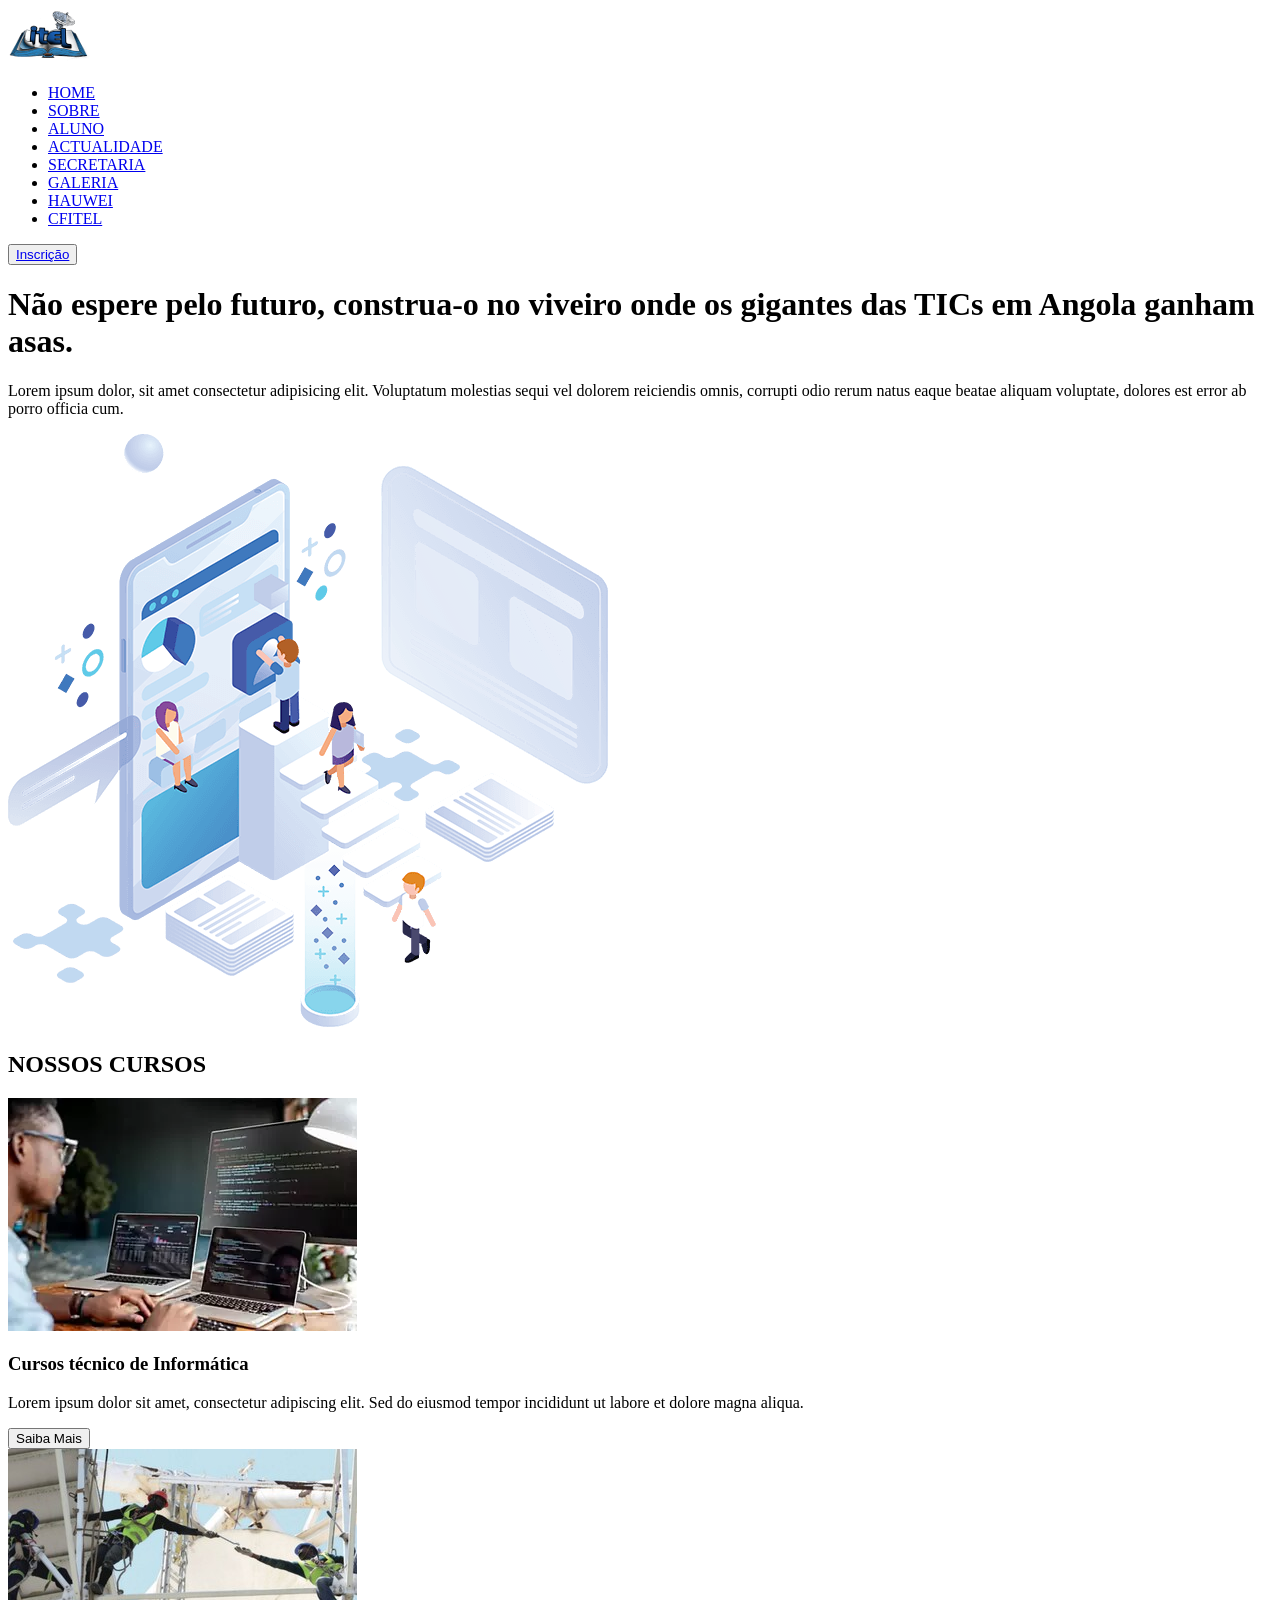
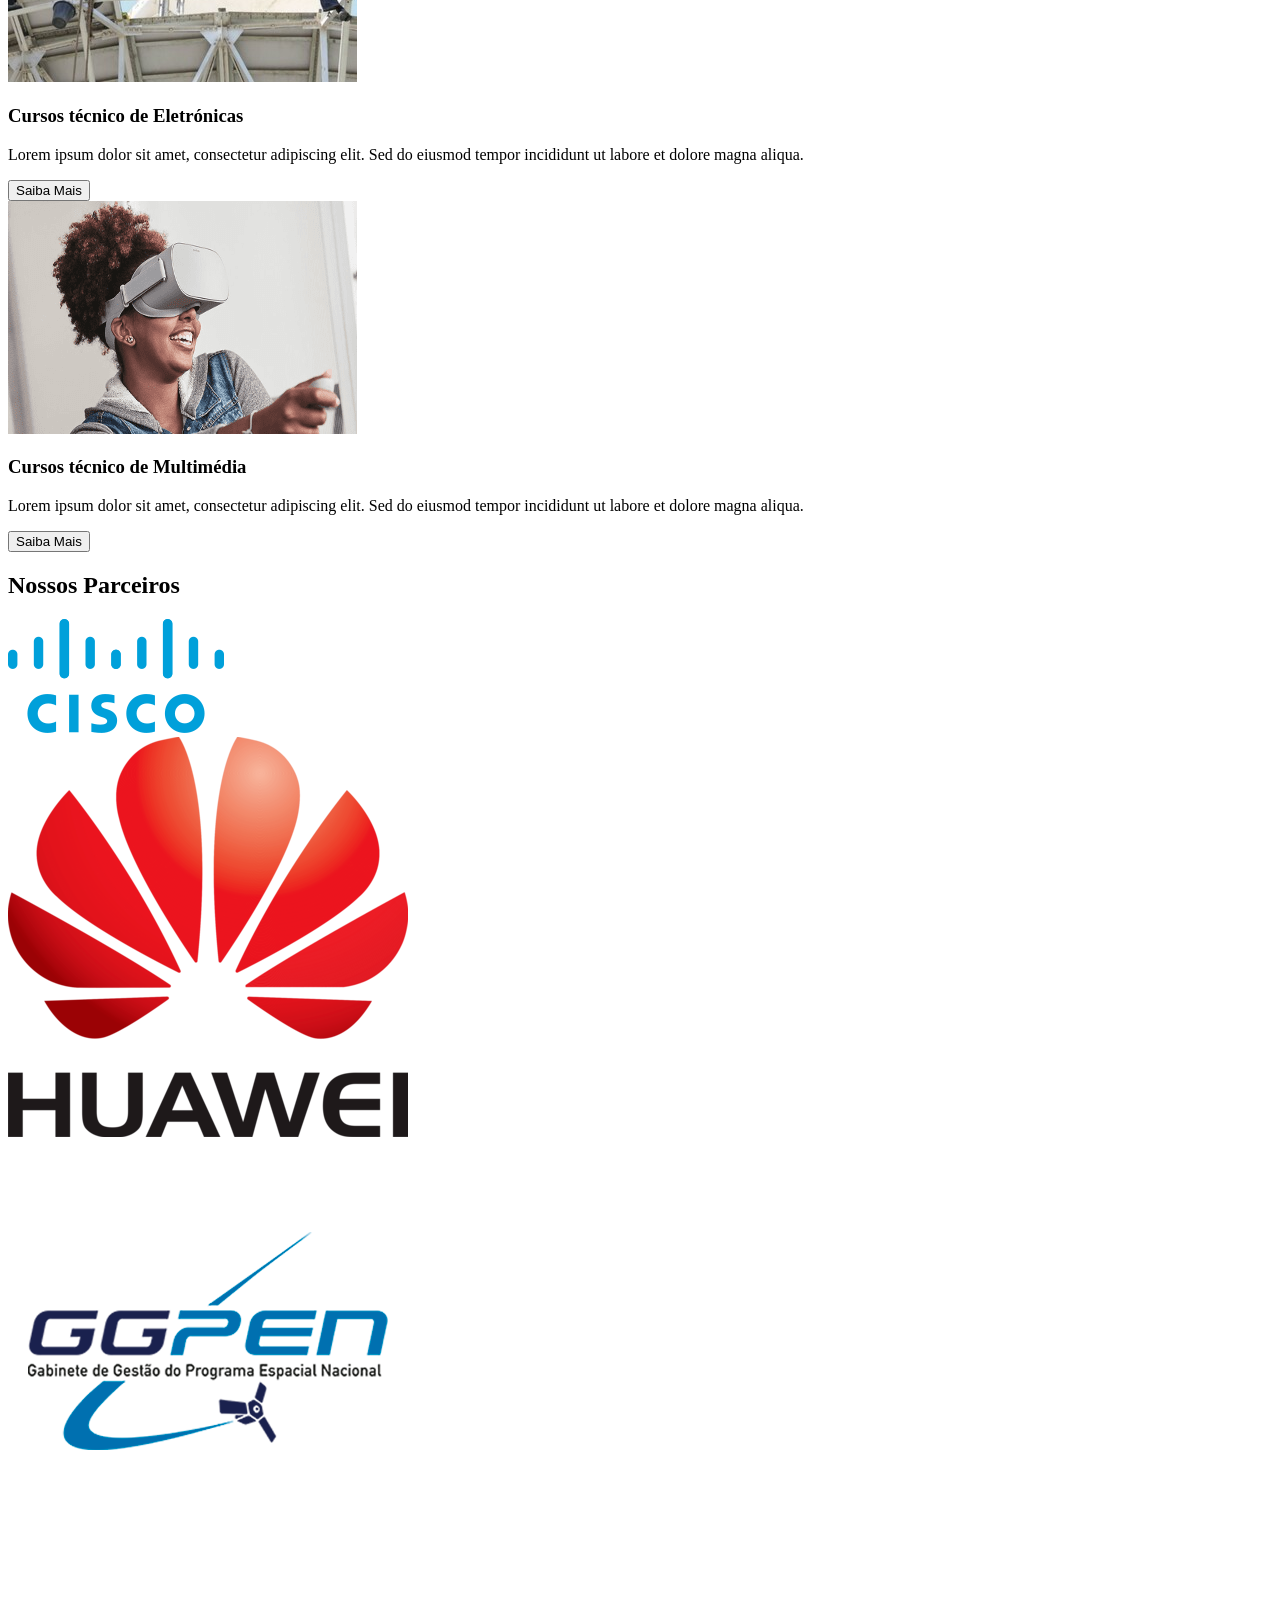
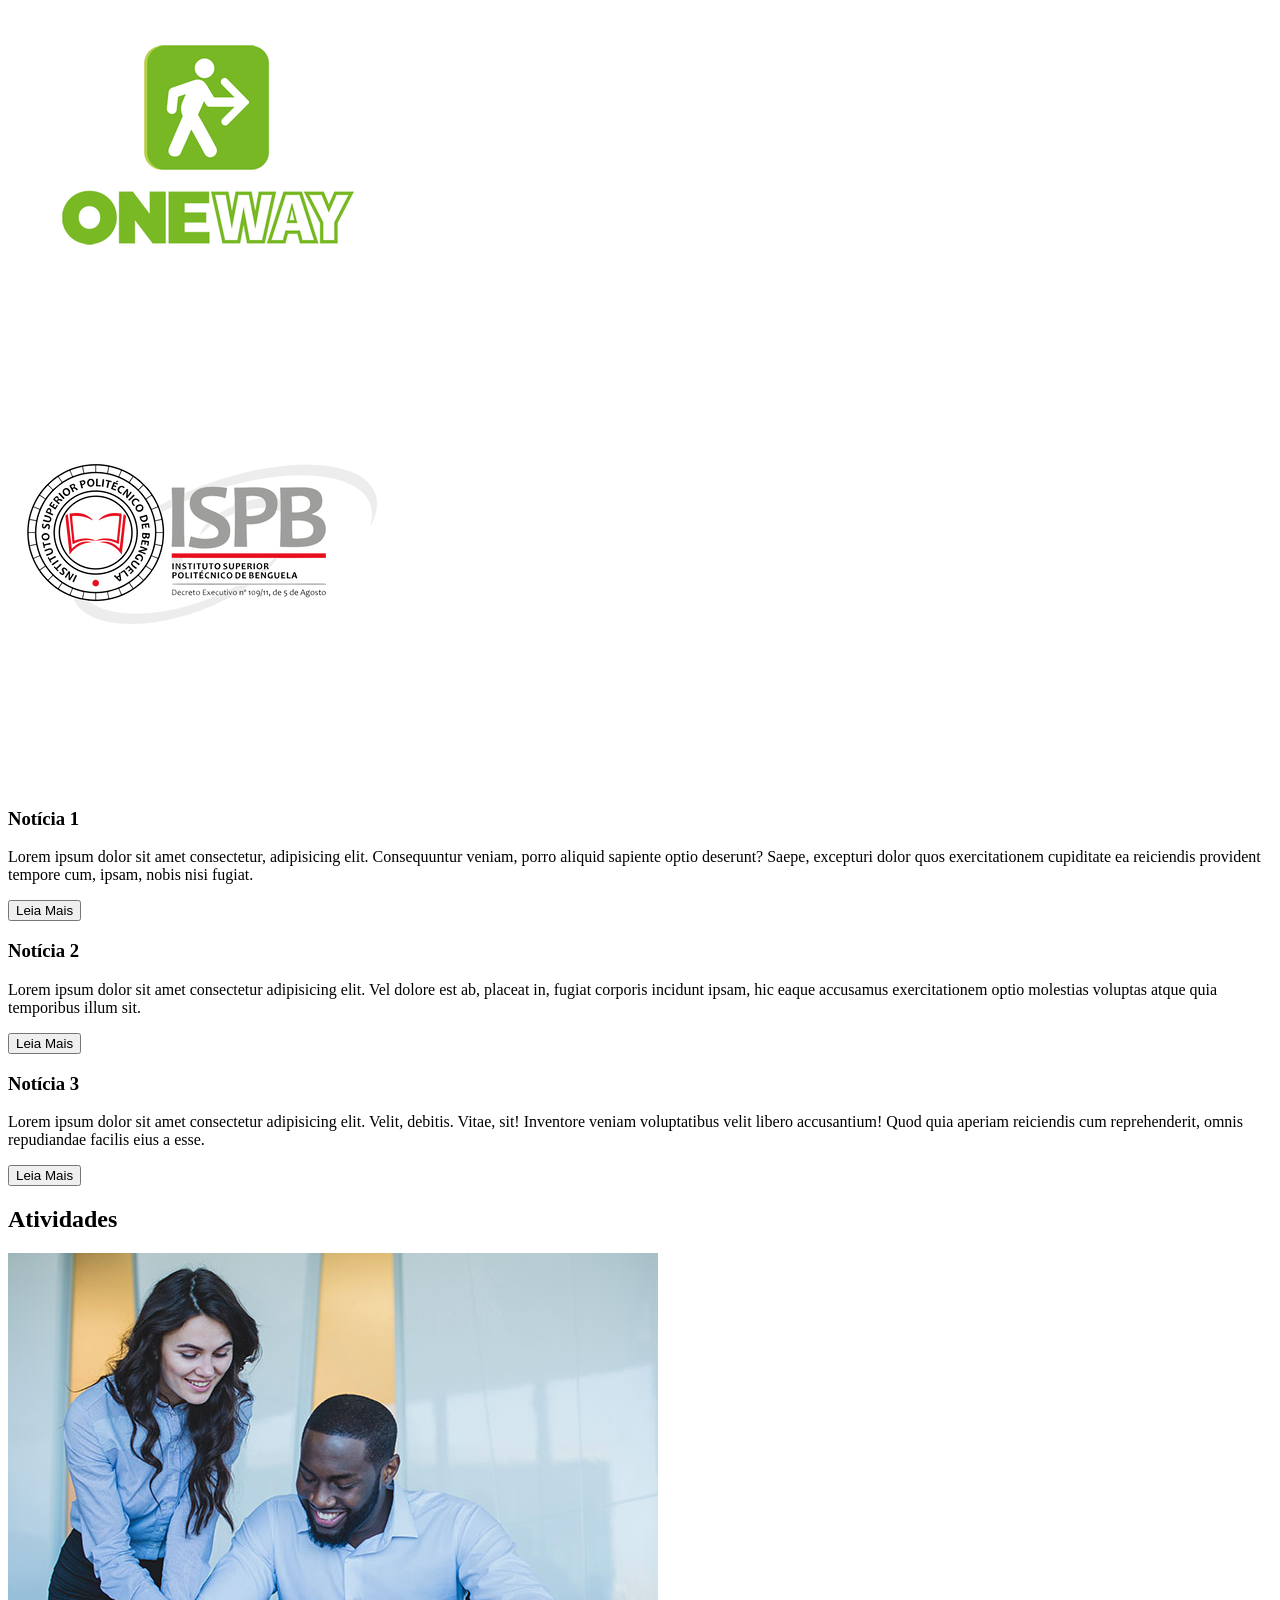
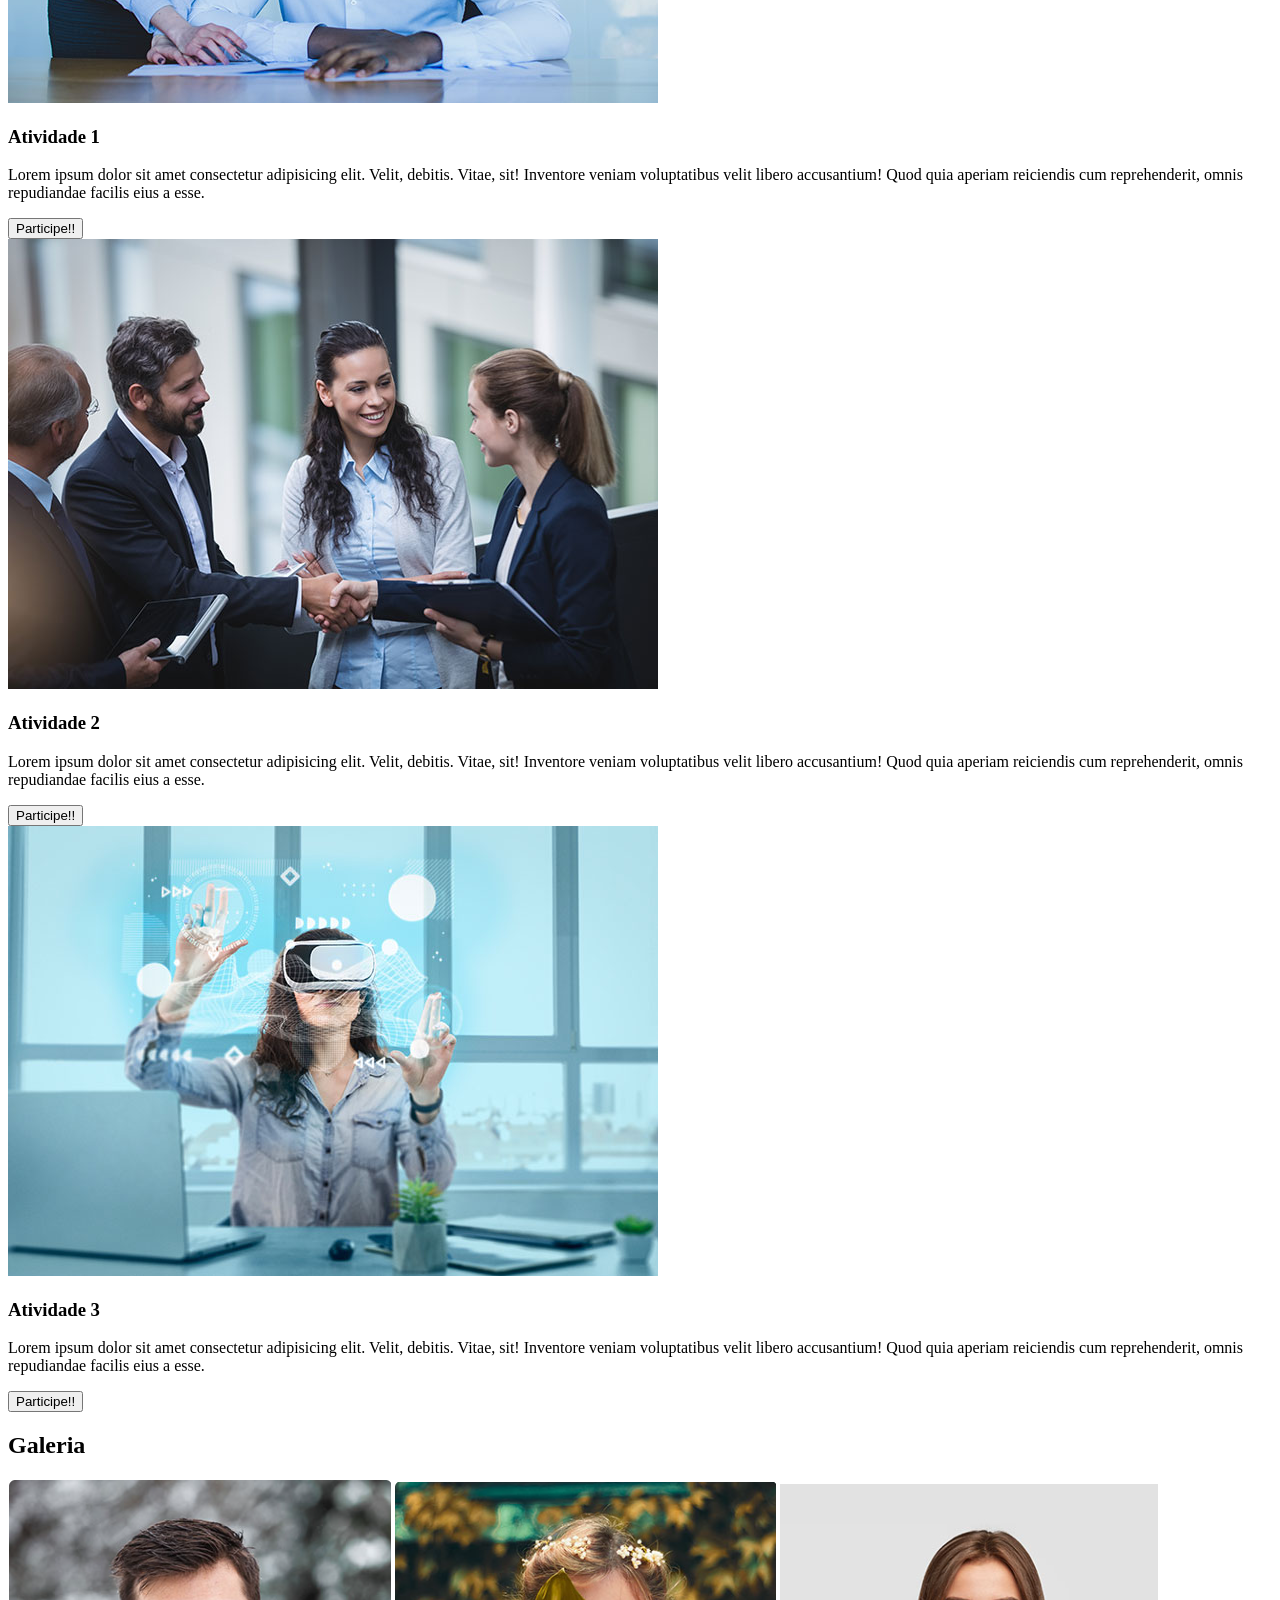
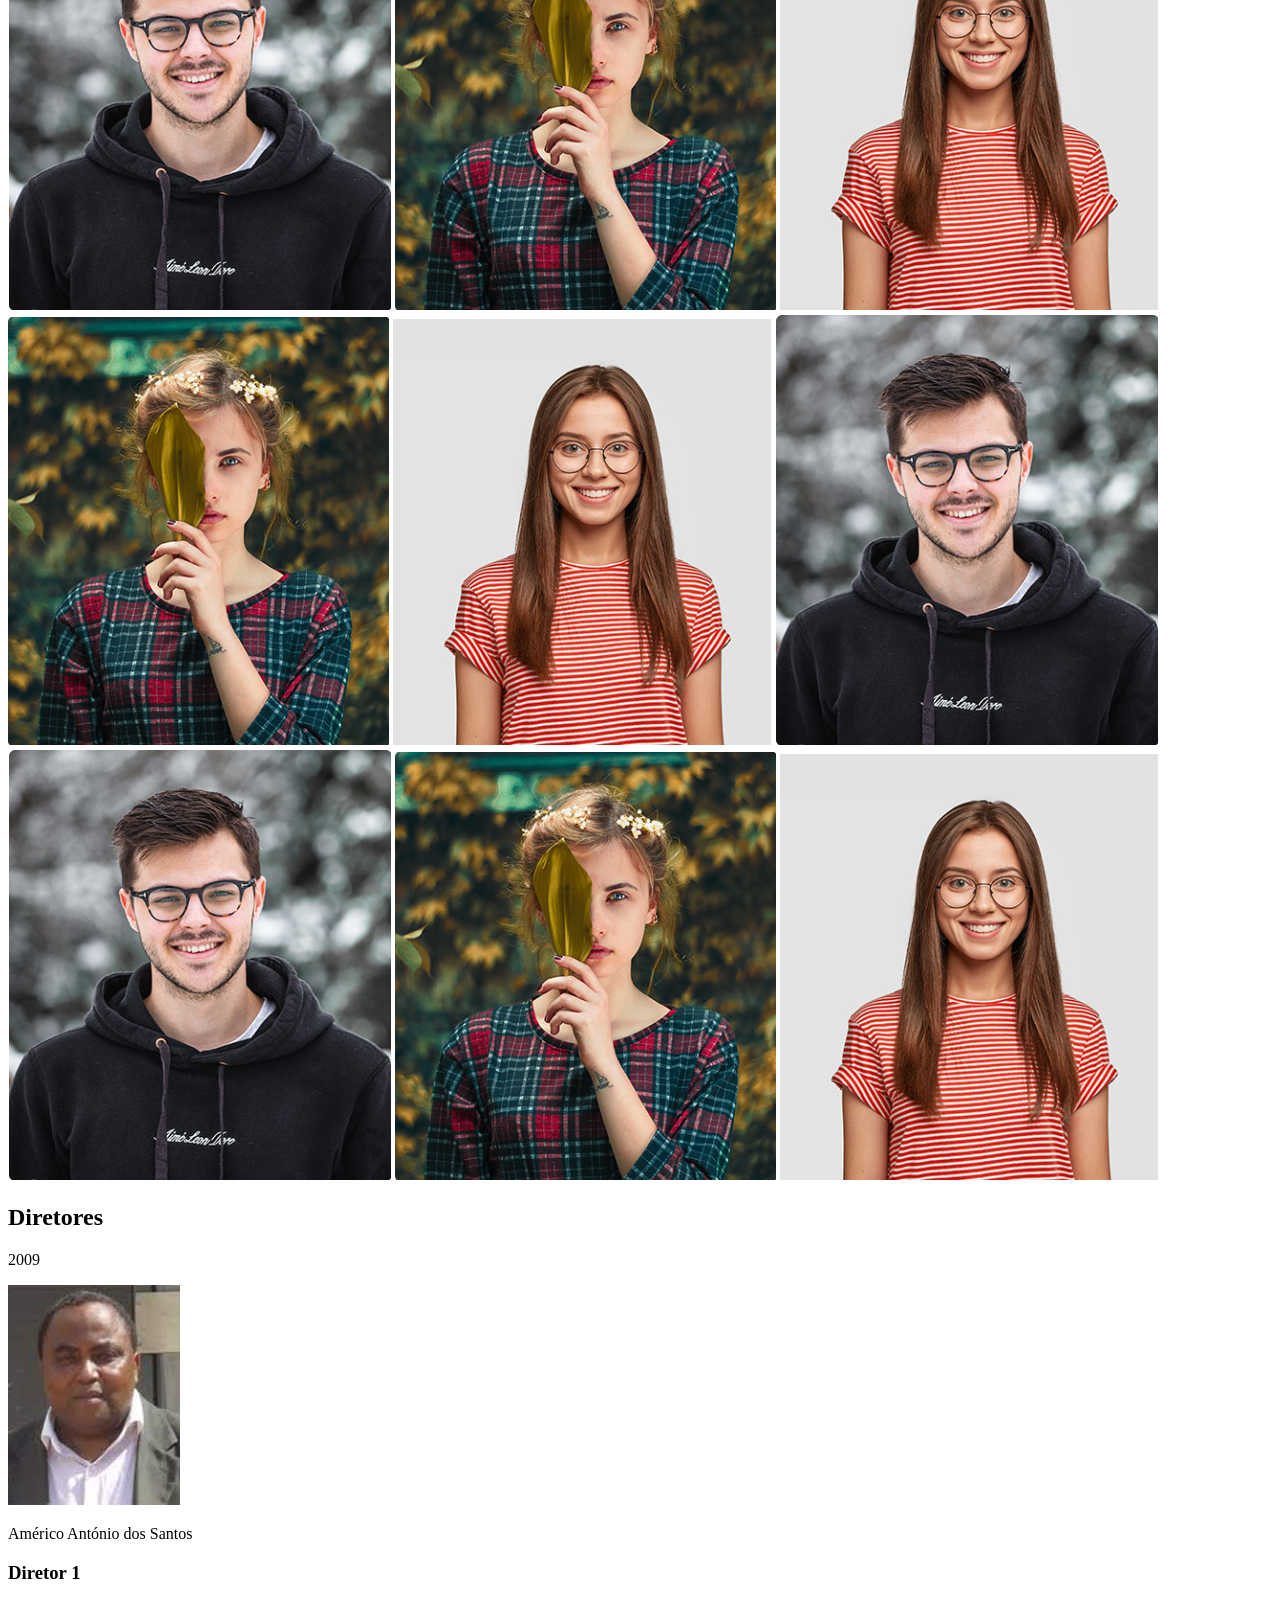
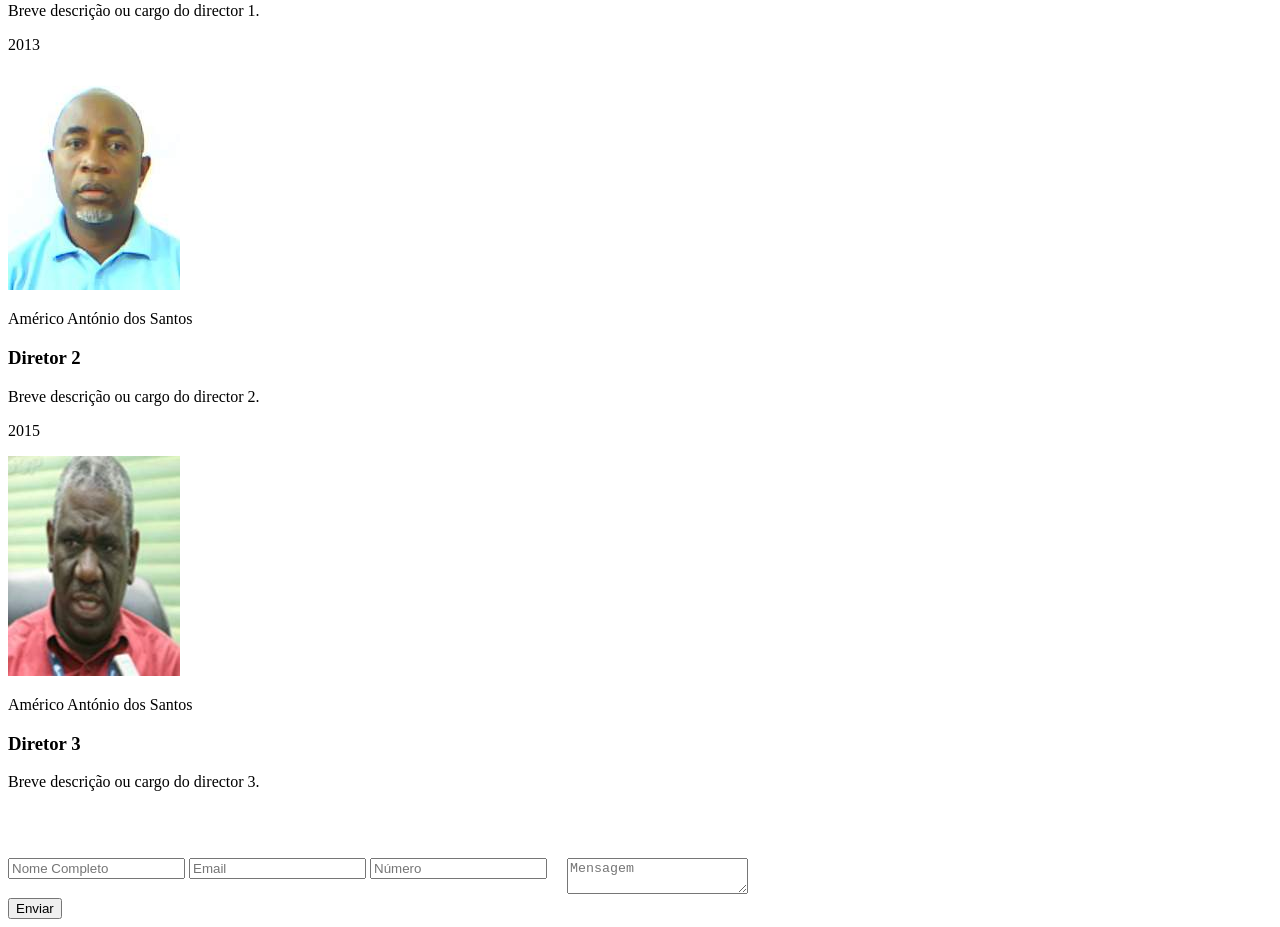
==== Itel.html @ 0d3e462b "Alterei as referências de hiperlinks" ====
<!DOCTYPE html>
<html lang="en">
<head>
    <meta charset="UTF-8">
    <meta name="viewport" content="width=device-width, initial-scale=1.0">
    <link rel="stylesheet" href="style.css">
    <title>Itel</title>
</head>
<body>
    <div class="loader"></div>
    <header id="head">
        <nav id="navbar">
            <div >
                <img id="navimg" src="Imagens/logo.png" alt="Logo Itel">
            </div>
            
            <div id="navlinks">
                <ul>
                    <li><a href="index.html">HOME</a></li>
                    <li><a href="index.html">SOBRE</a></li>
                    <li><a href="contact-form">ALUNO</a></li>
                    <li><a href="notices.html">ACTUALIDADE</a></li>
                    <li><a href="#">SECRETARIA</a></li>
                    <li><a href="#">GALERIA</a></li>
                    <li><a href="#">HAUWEI</a></li>
                    <li><a href="#">CFITEL</a></li> 
                </ul>
            </div>

            <div id="navbutton">
                <button><a href="Login/login.html">Inscrição</a></button>
            </div>
        </nav>
        <div id="head-content">
            <div class="container">

                <div id="head-Information">
                    
                    <h1>Não espere pelo futuro, construa-o no viveiro onde os gigantes das TICs em Angola ganham asas.</h1>
                    <p>Lorem ipsum dolor, sit amet consectetur adipisicing elit. Voluptatum molestias sequi vel dolorem reiciendis omnis, corrupti odio rerum natus eaque beatae aliquam voluptate, dolores est error ab porro officia cum.</p>
                </div >
                    
                <div id="head-img">
                    <img src="Imagens/home-font.png" alt="">
                </div>

            </div>
        </div>
    </header>

    <section id="cursos" class="sections">

        <h2>NOSSOS CURSOS</h2>

        <div class="container">
            <div class="curso-card">
                <img src="Imagens/informatica.jpg" alt="">
                <h3>Cursos técnico de Informática</h3>
                <p>Lorem ipsum dolor sit amet, consectetur adipiscing elit. Sed do eiusmod tempor incididunt ut labore et dolore magna aliqua.</p>
                <button>Saiba Mais</button>
            </div>

            <div class="curso-card">
                <img src="Imagens/electronica.png" alt="">
                <h3>Cursos técnico de Eletrónicas</h3>
                <p>Lorem ipsum dolor sit amet, consectetur adipiscing elit. Sed do eiusmod tempor incididunt ut labore et dolore magna aliqua.</p>
                <button>Saiba Mais</button>
            </div>

            <div class="curso-card">
                <img src="Imagens/multimedia.png" alt="">
                <h3>Cursos técnico de Multimédia</h3>
                <p>Lorem ipsum dolor sit amet, consectetur adipiscing elit. Sed do eiusmod tempor incididunt ut labore et dolore magna aliqua.</p>
                <button>Saiba Mais</button>
            </div>
        </div>

    </section>

    <section id="parceiros" class="sections">
        <h2>Nossos Parceiros</h2>

        <div class="container-logos">
            <div class="parceiro-card">
                <img src="Imagens/cisco.png" alt="">
            </div>

            <div class="parceiro-card">
                <img src="Imagens/huawei.png" alt="">
            </div>

            <div class="parceiro-card">
                <img src="Imagens/ggpen.png" alt="">
            </div>

            <div class="parceiro-card">
                <img src="Imagens/oneway.png" alt="">
            </div>
            <div class="parceiro-card">
                <img src="Imagens/polibenguela.png" alt="">
            </div>
        </div>
    </section>

    <section id="notices" class="sections">
        <h2 style="color: white;">Notícias</h2>

        <div class="container">
            <div class="notice-card">
                <h3>Notícia 1</h3>
                <p>Lorem ipsum dolor sit amet consectetur, adipisicing elit. Consequuntur veniam, porro aliquid sapiente optio deserunt? Saepe, excepturi dolor quos exercitationem cupiditate ea reiciendis provident tempore cum, ipsam, nobis nisi fugiat.</p>
                <button>Leia Mais</button>
            </div>

            <div class="notice-card">
                <h3>Notícia 2</h3>
                <p>Lorem ipsum dolor sit amet consectetur adipisicing elit. Vel dolore est ab, placeat in, fugiat corporis incidunt ipsam, hic eaque accusamus exercitationem optio molestias voluptas atque quia temporibus illum sit.</p>
                <button>Leia Mais</button>
            </div>

            <div class="notice-card">
                <h3>Notícia 3</h3>
                <p>Lorem ipsum dolor sit amet consectetur adipisicing elit. Velit, debitis. Vitae, sit! Inventore veniam voluptatibus velit libero accusantium! Quod quia aperiam reiciendis cum reprehenderit, omnis repudiandae facilis eius a esse.</p>
                <button>Leia Mais</button>
            </div>
    </section>

    <section id="atividades" class="sections">
        <h2>Atividades</h2>

        <div class="container">
            <div class="atividade-card">
                <img src="Imagens/blog-1.jpg" alt="">
                <h3>Atividade 1</h3>
                <p>Lorem ipsum dolor sit amet consectetur adipisicing elit. Velit, debitis. Vitae, sit! Inventore veniam voluptatibus velit libero accusantium! Quod quia aperiam reiciendis cum reprehenderit, omnis repudiandae facilis eius a esse.</p>
                <button>Participe!!</button>
            </div>

            <div class="atividade-card">
                <img src="Imagens/blog-2.jpg" alt="">
                <h3>Atividade 2</h3>
                <p>Lorem ipsum dolor sit amet consectetur adipisicing elit. Velit, debitis. Vitae, sit! Inventore veniam voluptatibus velit libero accusantium! Quod quia aperiam reiciendis cum reprehenderit, omnis repudiandae facilis eius a esse.</p>
                <button>Participe!!</button>
            </div> 
        </div>
        <div class="container">
            <div class="atividade-card">
                <img src="Imagens/blog-3.jpg" alt="">
                    <h3>Atividade 3</h3>
                    <p>Lorem ipsum dolor sit amet consectetur adipisicing elit. Velit, debitis. Vitae, sit! Inventore veniam voluptatibus velit libero accusantium! Quod quia aperiam reiciendis cum reprehenderit, omnis repudiandae facilis eius a esse.</p>
                    <button>Participe!!</button>
                </div>    
        </div>
    </section>

    <section id="galeria" class="sections">
        <h2>Galeria</h2>

        <div class="container-galeria">
            
                
                <img src="Imagens/Captura de tela 2026-01-05 073104.png" alt="">

                <img src="Imagens/Captura de tela 2026-01-05 073114.png" alt="">

                <img src="Imagens/Captura de tela 2026-01-05 073051.png" alt="">
        </div>
        <div class="container-galeria">
            
                <img src="Imagens/Captura de tela 2026-01-05 073114.png" alt="">

                <img src="Imagens/Captura de tela 2026-01-05 073051.png" alt="">

                <img src="Imagens/Captura de tela 2026-01-05 073104.png" alt="">
      
                
        </div>
        <div class="container-galeria">
            
                
                <img src="Imagens/Captura de tela 2026-01-05 073104.png" alt="">

                <img src="Imagens/Captura de tela 2026-01-05 073114.png" alt="">

                <img src="Imagens/Captura de tela 2026-01-05 073051.png" alt="">
        </div>
    </section>

    <section id="Diretores" class="sections">

        <h2>Diretores</h2>
        <div class="container">
            <div class="flip-card">
                <div class="flip-card-inner">
                    <div class="flip-card-front">
                         <div class="year">
                            <p>2009</p>
                        </div>
                        <img src="Imagens/diretor1.jpg" alt="Diretor 1">

                        <div class="Explan">
                            <p>Américo António dos Santos</p>
                        </div>
                    </div>
                    <div class="flip-card-back">
                        <h3>Diretor 1</h3>
                        <p>Breve descrição ou cargo do director 1.</p>
                    </div>
                </div>
            </div>

            <div class="flip-card">
                <div class="flip-card-inner">
                    <div class="flip-card-front">
                         <div class="year">
                            <p>2013</p>
                        </div>
                        <img src="Imagens/diretor2.jpg" alt="Diretor 2">
                        <div class="Explan">
                            <p>Américo António dos Santos</p>
                        </div>
                    </div>
                    <div class="flip-card-back">
                        <h3>Diretor 2</h3>
                        <p>Breve descrição ou cargo do director 2.</p>
                    </div>
                </div>
            </div>

            <div class="flip-card">
                <div class="flip-card-inner">
                    <div class="flip-card-front">
                        <div class="year">
                            <p>2015</p>
                        </div>
                        <img src="Imagens/diretor3.jpg" alt="Diretor 3">
                        <div class="Explan">
                            <p>Américo António dos Santos</p>
                        </div>
                    </div>
                    <div class="flip-card-back">
                        <h3>Diretor 3</h3>
                        <p>Breve descrição ou cargo do director 3.</p>
                    </div>
                </div>
            </div>
        </div>
    </section>

    <section id="contact" class="sections">
        <h2 style="color: white;">Contacte-nos</h2>

        <div class="container">
            <form action="" id="contact-form">
                <div style="display: flex; gap: 20px;">
                    <div class="input-group">
                        <input type="text" placeholder="Nome Completo">
                        <input type="email" placeholder="Email">
                        <input type="number" placeholder="Número">
                    </div>
                    <div class="Message-group">
                        <textarea placeholder="Mensagem"></textarea>
                    </div>
                </div>
                <button type="submit">Enviar</button>
            </form>
        </div>
    </section>
</body>
</html>
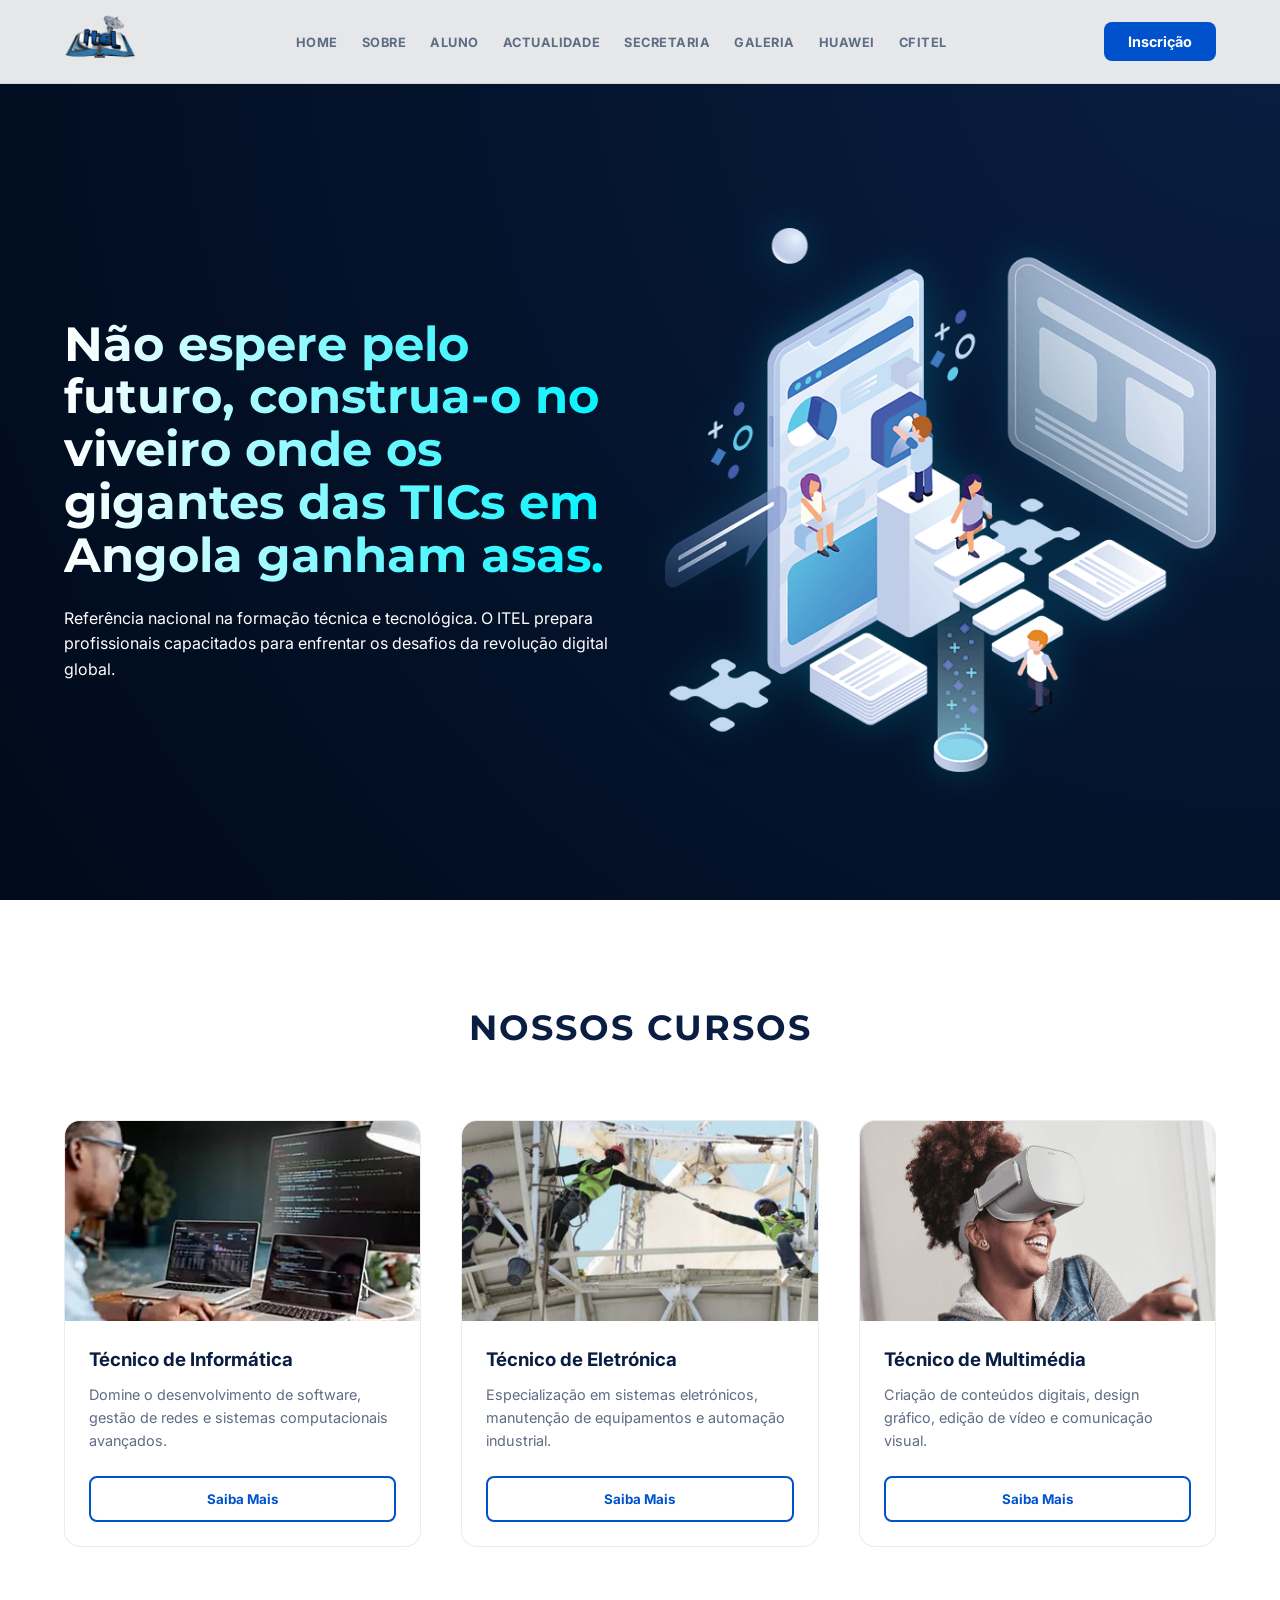
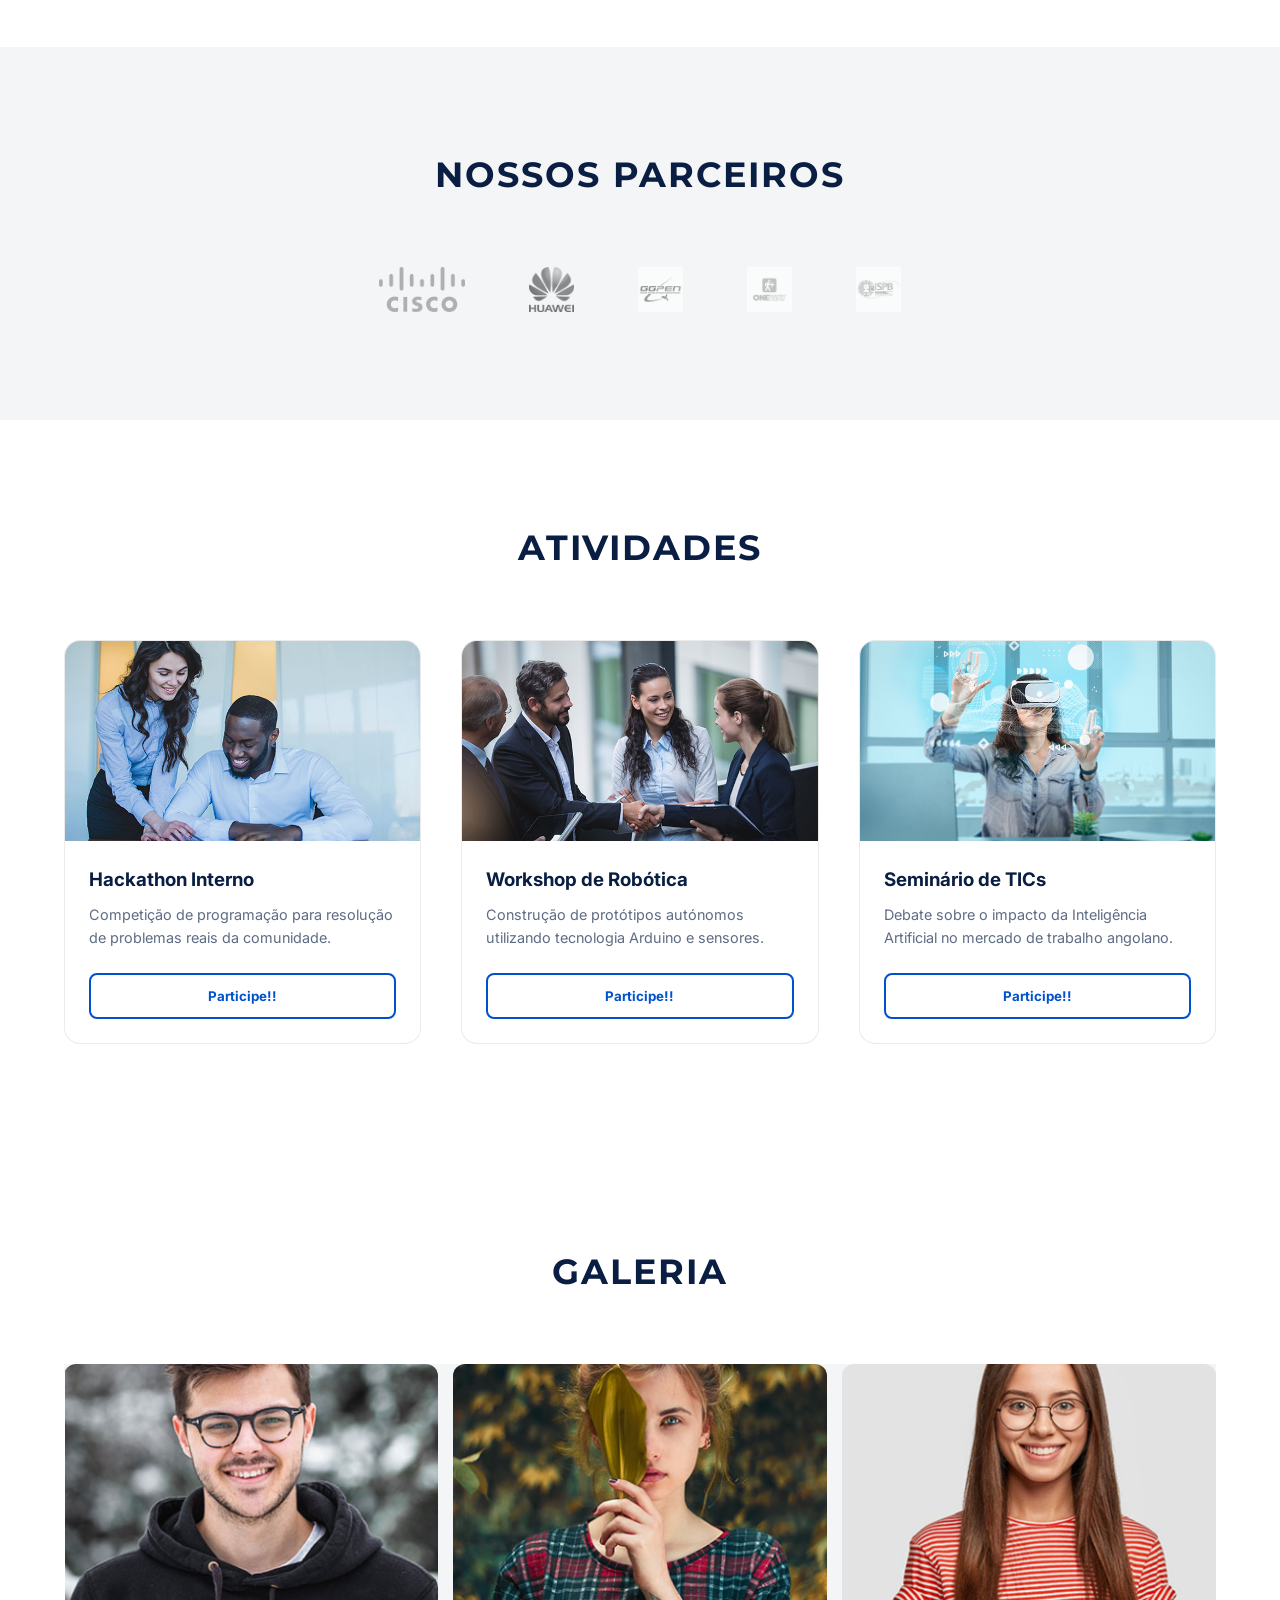
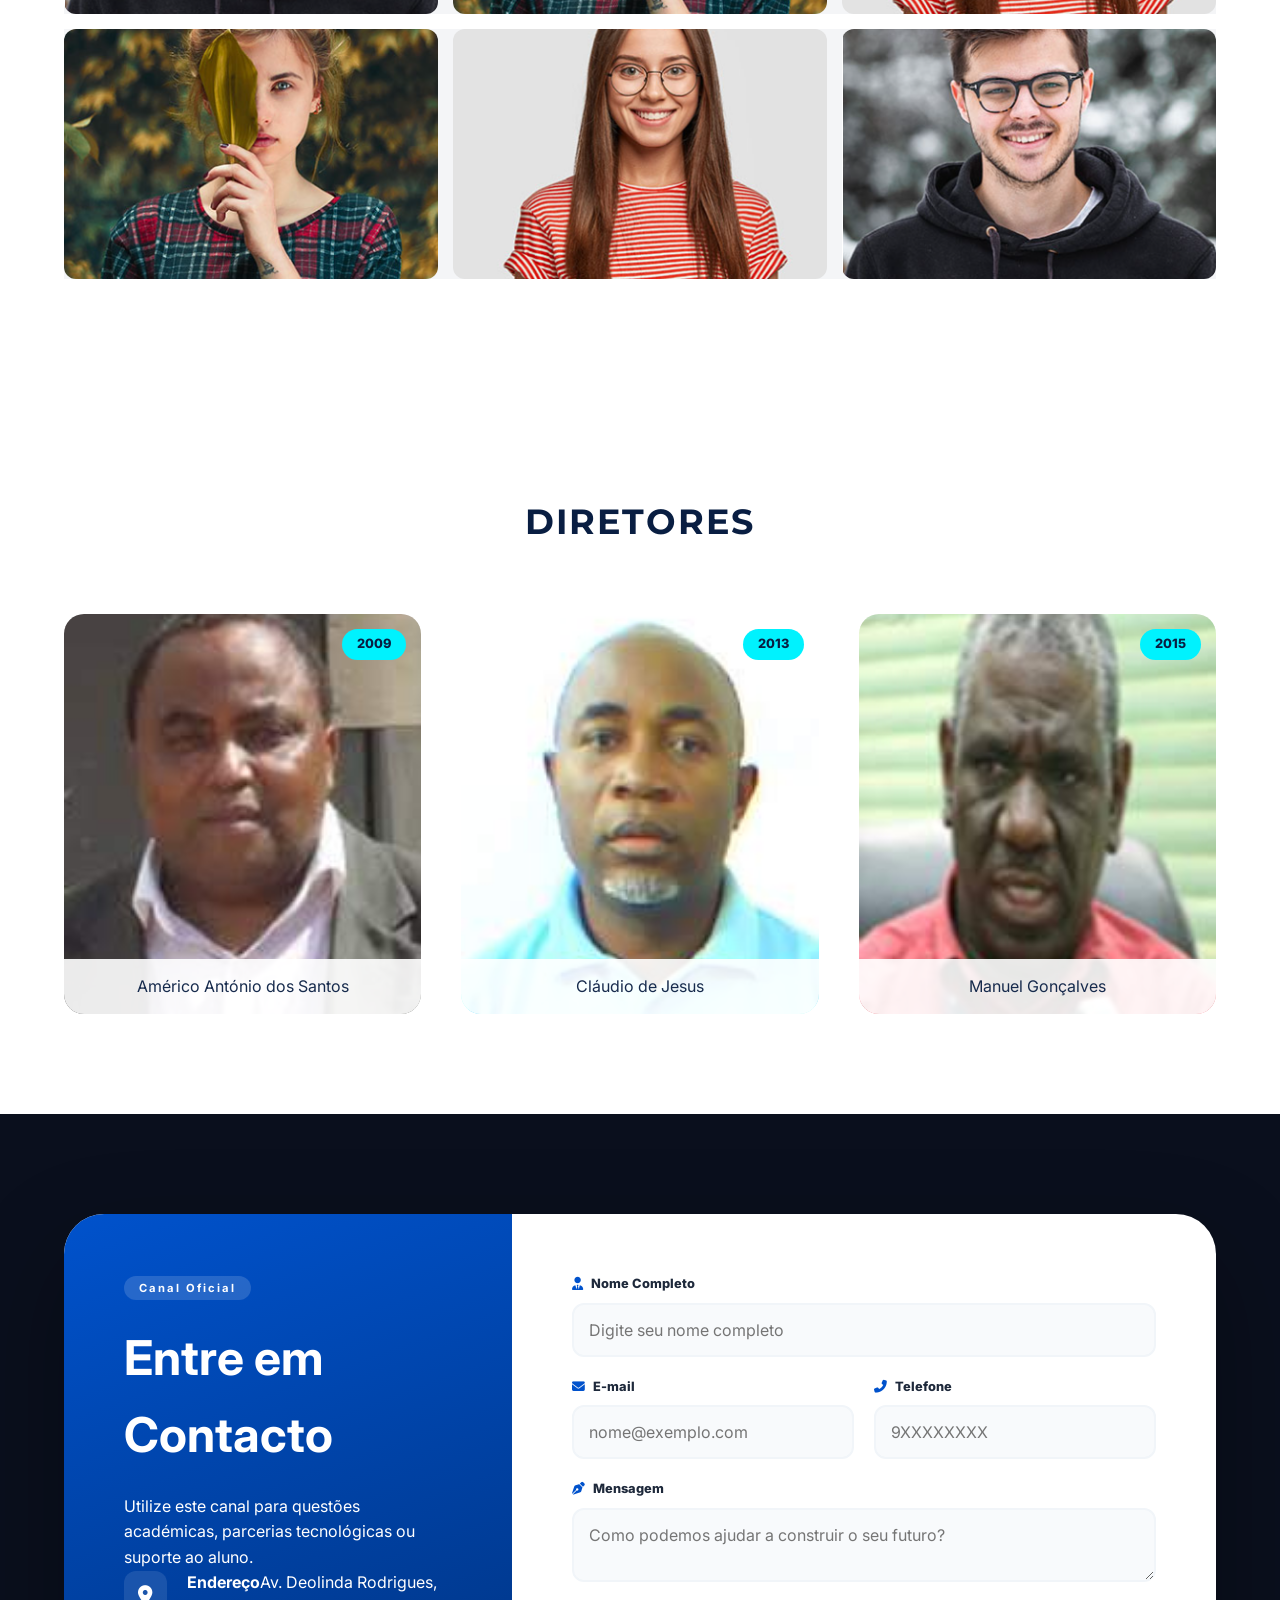
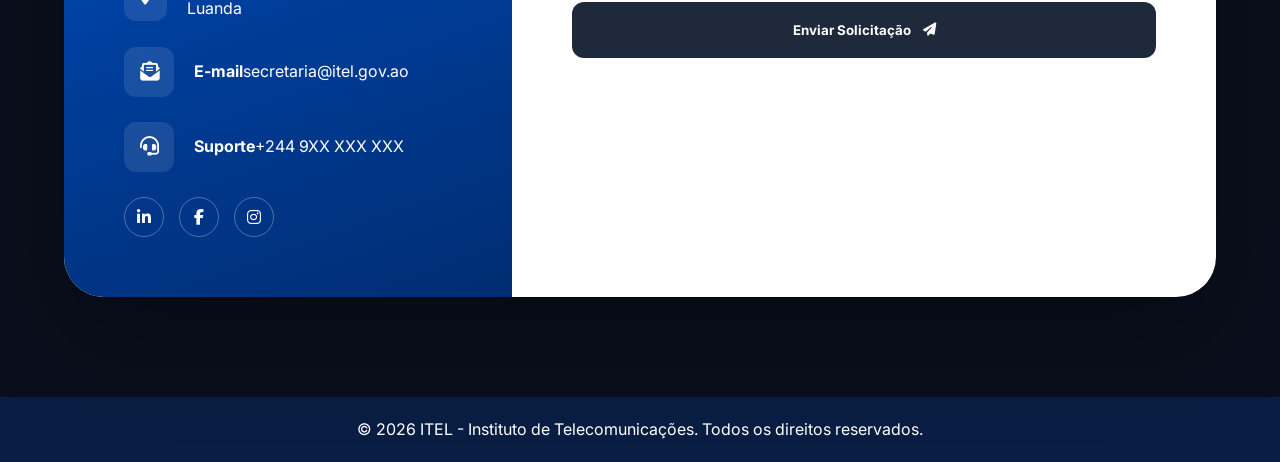
==== commit 061dd669: "Melhoria do design do contact form e reestruturação das secções" ====
--- a/Itel.html
+++ b/Itel.html
@@ -1,28 +1,30 @@
 <!DOCTYPE html>
-<html lang="en">
+<html lang="pt-ao">
 <head>
     <meta charset="UTF-8">
     <meta name="viewport" content="width=device-width, initial-scale=1.0">
-    <link rel="stylesheet" href="style.css">
-    <title>Itel</title>
+    <title>Itel - Instituto de Telecomunicações</title>
+    <link rel="stylesheet" href="https://cdnjs.cloudflare.com/ajax/libs/font-awesome/6.5.1/css/all.min.css">
+    <link rel="stylesheet" href="itel.css">
 </head>
 <body>
     <div class="loader"></div>
+
     <header id="head">
         <nav id="navbar">
-            <div >
+            <div>
                 <img id="navimg" src="Imagens/logo.png" alt="Logo Itel">
             </div>
             
             <div id="navlinks">
                 <ul>
                     <li><a href="index.html">HOME</a></li>
-                    <li><a href="index.html">SOBRE</a></li>
-                    <li><a href="contact-form">ALUNO</a></li>
-                    <li><a href="notices.html">ACTUALIDADE</a></li>
+                    <li><a href="#cursos">SOBRE</a></li>
+                    <li><a href="#contact">ALUNO</a></li>
+                    <li><a href="#notices">ACTUALIDADE</a></li>
                     <li><a href="#">SECRETARIA</a></li>
-                    <li><a href="#">GALERIA</a></li>
-                    <li><a href="#">HAUWEI</a></li>
+                    <li><a href="#galeria">GALERIA</a></li>
+                    <li><a href="#">HUAWEI</a></li>
                     <li><a href="#">CFITEL</a></li> 
                 </ul>
             </div>
@@ -31,180 +33,108 @@
                 <button><a href="Login/login.html">Inscrição</a></button>
             </div>
         </nav>
+
         <div id="head-content">
             <div class="container">
-
                 <div id="head-Information">
-                    
                     <h1>Não espere pelo futuro, construa-o no viveiro onde os gigantes das TICs em Angola ganham asas.</h1>
-                    <p>Lorem ipsum dolor, sit amet consectetur adipisicing elit. Voluptatum molestias sequi vel dolorem reiciendis omnis, corrupti odio rerum natus eaque beatae aliquam voluptate, dolores est error ab porro officia cum.</p>
-                </div >
-                    
+                    <p>Referência nacional na formação técnica e tecnológica. O ITEL prepara profissionais capacitados para enfrentar os desafios da revolução digital global.</p>
+                </div>
                 <div id="head-img">
-                    <img src="Imagens/home-font.png" alt="">
-                </div>
-
+                    <img src="Imagens/home-font.png" alt="Inovação Tecnológica">
+                </div>
             </div>
         </div>
     </header>
 
     <section id="cursos" class="sections">
-
         <h2>NOSSOS CURSOS</h2>
-
         <div class="container">
             <div class="curso-card">
-                <img src="Imagens/informatica.jpg" alt="">
-                <h3>Cursos técnico de Informática</h3>
-                <p>Lorem ipsum dolor sit amet, consectetur adipiscing elit. Sed do eiusmod tempor incididunt ut labore et dolore magna aliqua.</p>
+                <img src="Imagens/informatica.jpg" alt="Informática">
+                <h3>Técnico de Informática</h3>
+                <p>Domine o desenvolvimento de software, gestão de redes e sistemas computacionais avançados.</p>
                 <button>Saiba Mais</button>
             </div>
 
             <div class="curso-card">
-                <img src="Imagens/electronica.png" alt="">
-                <h3>Cursos técnico de Eletrónicas</h3>
-                <p>Lorem ipsum dolor sit amet, consectetur adipiscing elit. Sed do eiusmod tempor incididunt ut labore et dolore magna aliqua.</p>
+                <img src="Imagens/electronica.png" alt="Eletrónica">
+                <h3>Técnico de Eletrónica</h3>
+                <p>Especialização em sistemas eletrónicos, manutenção de equipamentos e automação industrial.</p>
                 <button>Saiba Mais</button>
             </div>
 
             <div class="curso-card">
-                <img src="Imagens/multimedia.png" alt="">
-                <h3>Cursos técnico de Multimédia</h3>
-                <p>Lorem ipsum dolor sit amet, consectetur adipiscing elit. Sed do eiusmod tempor incididunt ut labore et dolore magna aliqua.</p>
+                <img src="Imagens/multimedia.png" alt="Multimédia">
+                <h3>Técnico de Multimédia</h3>
+                <p>Criação de conteúdos digitais, design gráfico, edição de vídeo e comunicação visual.</p>
                 <button>Saiba Mais</button>
             </div>
         </div>
-
     </section>
 
     <section id="parceiros" class="sections">
-        <h2>Nossos Parceiros</h2>
-
+        <h2>NOSSOS PARCEIROS</h2>
         <div class="container-logos">
-            <div class="parceiro-card">
-                <img src="Imagens/cisco.png" alt="">
-            </div>
-
-            <div class="parceiro-card">
-                <img src="Imagens/huawei.png" alt="">
-            </div>
-
-            <div class="parceiro-card">
-                <img src="Imagens/ggpen.png" alt="">
-            </div>
-
-            <div class="parceiro-card">
-                <img src="Imagens/oneway.png" alt="">
-            </div>
-            <div class="parceiro-card">
-                <img src="Imagens/polibenguela.png" alt="">
-            </div>
-        </div>
-    </section>
-
-    <section id="notices" class="sections">
-        <h2 style="color: white;">Notícias</h2>
-
-        <div class="container">
-            <div class="notice-card">
-                <h3>Notícia 1</h3>
-                <p>Lorem ipsum dolor sit amet consectetur, adipisicing elit. Consequuntur veniam, porro aliquid sapiente optio deserunt? Saepe, excepturi dolor quos exercitationem cupiditate ea reiciendis provident tempore cum, ipsam, nobis nisi fugiat.</p>
-                <button>Leia Mais</button>
-            </div>
-
-            <div class="notice-card">
-                <h3>Notícia 2</h3>
-                <p>Lorem ipsum dolor sit amet consectetur adipisicing elit. Vel dolore est ab, placeat in, fugiat corporis incidunt ipsam, hic eaque accusamus exercitationem optio molestias voluptas atque quia temporibus illum sit.</p>
-                <button>Leia Mais</button>
-            </div>
-
-            <div class="notice-card">
-                <h3>Notícia 3</h3>
-                <p>Lorem ipsum dolor sit amet consectetur adipisicing elit. Velit, debitis. Vitae, sit! Inventore veniam voluptatibus velit libero accusantium! Quod quia aperiam reiciendis cum reprehenderit, omnis repudiandae facilis eius a esse.</p>
-                <button>Leia Mais</button>
-            </div>
+            <div class="parceiro-card"><img src="Imagens/cisco.png" alt="Cisco"></div>
+            <div class="parceiro-card"><img src="Imagens/huawei.png" alt="Huawei"></div>
+            <div class="parceiro-card"><img src="Imagens/ggpen.png" alt="GGPEN"></div>
+            <div class="parceiro-card"><img src="Imagens/oneway.png" alt="Oneway"></div>
+            <div class="parceiro-card"><img src="Imagens/polibenguela.png" alt="Polibenguela"></div>
+        </div>
     </section>
 
     <section id="atividades" class="sections">
-        <h2>Atividades</h2>
-
+        <h2>ATIVIDADES</h2>
         <div class="container">
             <div class="atividade-card">
-                <img src="Imagens/blog-1.jpg" alt="">
-                <h3>Atividade 1</h3>
-                <p>Lorem ipsum dolor sit amet consectetur adipisicing elit. Velit, debitis. Vitae, sit! Inventore veniam voluptatibus velit libero accusantium! Quod quia aperiam reiciendis cum reprehenderit, omnis repudiandae facilis eius a esse.</p>
+                <img src="Imagens/blog-1.jpg" alt="Hackathon">
+                <h3>Hackathon Interno</h3>
+                <p>Competição de programação para resolução de problemas reais da comunidade.</p>
                 <button>Participe!!</button>
             </div>
-
             <div class="atividade-card">
-                <img src="Imagens/blog-2.jpg" alt="">
-                <h3>Atividade 2</h3>
-                <p>Lorem ipsum dolor sit amet consectetur adipisicing elit. Velit, debitis. Vitae, sit! Inventore veniam voluptatibus velit libero accusantium! Quod quia aperiam reiciendis cum reprehenderit, omnis repudiandae facilis eius a esse.</p>
+                <img src="Imagens/blog-2.jpg" alt="Workshop">
+                <h3>Workshop de Robótica</h3>
+                <p>Construção de protótipos autónomos utilizando tecnologia Arduino e sensores.</p>
                 <button>Participe!!</button>
             </div> 
-        </div>
-        <div class="container">
             <div class="atividade-card">
-                <img src="Imagens/blog-3.jpg" alt="">
-                    <h3>Atividade 3</h3>
-                    <p>Lorem ipsum dolor sit amet consectetur adipisicing elit. Velit, debitis. Vitae, sit! Inventore veniam voluptatibus velit libero accusantium! Quod quia aperiam reiciendis cum reprehenderit, omnis repudiandae facilis eius a esse.</p>
-                    <button>Participe!!</button>
-                </div>    
-        </div>
-    </section>
-
-    <section id="galeria" class="sections">
-        <h2>Galeria</h2>
-
+                <img src="Imagens/blog-3.jpg" alt="Seminário">
+                <h3>Seminário de TICs</h3>
+                <p>Debate sobre o impacto da Inteligência Artificial no mercado de trabalho angolano.</p>
+                <button>Participe!!</button>
+            </div> 
+        </div>
+    </section>
+
+    <section id="galeria" class="sections" class="bg-ligtht">
+        <h2>GALERIA</h2>
         <div class="container-galeria">
-            
-                
-                <img src="Imagens/Captura de tela 2026-01-05 073104.png" alt="">
-
-                <img src="Imagens/Captura de tela 2026-01-05 073114.png" alt="">
-
-                <img src="Imagens/Captura de tela 2026-01-05 073051.png" alt="">
+            <img src="Imagens/Captura de tela 2026-01-05 073104.png" alt="Galeria 1">
+            <img src="Imagens/Captura de tela 2026-01-05 073114.png" alt="Galeria 2">
+            <img src="Imagens/Captura de tela 2026-01-05 073051.png" alt="Galeria 3">
         </div>
         <div class="container-galeria">
-            
-                <img src="Imagens/Captura de tela 2026-01-05 073114.png" alt="">
-
-                <img src="Imagens/Captura de tela 2026-01-05 073051.png" alt="">
-
-                <img src="Imagens/Captura de tela 2026-01-05 073104.png" alt="">
-      
-                
-        </div>
-        <div class="container-galeria">
-            
-                
-                <img src="Imagens/Captura de tela 2026-01-05 073104.png" alt="">
-
-                <img src="Imagens/Captura de tela 2026-01-05 073114.png" alt="">
-
-                <img src="Imagens/Captura de tela 2026-01-05 073051.png" alt="">
+            <img src="Imagens/Captura de tela 2026-01-05 073114.png" alt="Galeria 4">
+            <img src="Imagens/Captura de tela 2026-01-05 073051.png" alt="Galeria 5">
+            <img src="Imagens/Captura de tela 2026-01-05 073104.png" alt="Galeria 6">
         </div>
     </section>
 
     <section id="Diretores" class="sections">
-
-        <h2>Diretores</h2>
+        <h2>DIRETORES</h2>
         <div class="container">
             <div class="flip-card">
                 <div class="flip-card-inner">
                     <div class="flip-card-front">
-                         <div class="year">
-                            <p>2009</p>
-                        </div>
+                        <div class="year"><p>2009</p></div>
                         <img src="Imagens/diretor1.jpg" alt="Diretor 1">
-
-                        <div class="Explan">
-                            <p>Américo António dos Santos</p>
-                        </div>
+                        <div class="Explan"><p>Américo António dos Santos</p></div>
                     </div>
                     <div class="flip-card-back">
-                        <h3>Diretor 1</h3>
-                        <p>Breve descrição ou cargo do director 1.</p>
+                        <h3>Diretor Geral</h3>
+                        <p>Liderança estratégica focada na expansão das infraestruturas laboratoriais.</p>
                     </div>
                 </div>
             </div>
@@ -212,17 +142,13 @@
             <div class="flip-card">
                 <div class="flip-card-inner">
                     <div class="flip-card-front">
-                         <div class="year">
-                            <p>2013</p>
-                        </div>
+                        <div class="year"><p>2013</p></div>
                         <img src="Imagens/diretor2.jpg" alt="Diretor 2">
-                        <div class="Explan">
-                            <p>Américo António dos Santos</p>
-                        </div>
+                        <div class="Explan"><p>Cláudio de Jesus</p></div>
                     </div>
                     <div class="flip-card-back">
-                        <h3>Diretor 2</h3>
-                        <p>Breve descrição ou cargo do director 2.</p>
+                        <h3>Diretor Adjunto</h3>
+                        <p>Responsável pela coordenação pedagógica e parcerias internacionais.</p>
                     </div>
                 </div>
             </div>
@@ -230,41 +156,86 @@
             <div class="flip-card">
                 <div class="flip-card-inner">
                     <div class="flip-card-front">
-                        <div class="year">
-                            <p>2015</p>
+                        <div class="year"><p>2015</p></div>
+                        <img src="Imagens/diretor3.jpg" alt="Diretor 3">
+                        <div class="Explan"><p>Manuel Gonçalves</p></div>
+                    </div>
+                    <div class="flip-card-back">
+                        <h3>Diretor Técnico</h3>
+                        <p>Gestão de projectos de inovação e desenvolvimento tecnológico institucional.</p>
+                    </div>
+                </div>
+            </div>
+        </div>
+    </section>
+
+    <section id="contact">
+        <div class="contact-card">
+            <div class="contact-info-panel">
+                <div class="info-header">
+                    <span class="tag">Canal Oficial</span>
+                    <h2>Entre em <br>Contacto</h2>
+                    <p>Utilize este canal para questões académicas, parcerias tecnológicas ou suporte ao aluno.</p>
+                </div>
+                <div class="info-list">
+                    <div class="info-item">
+                        <div class="icon-box"><i class="fa-solid fa-location-dot"></i></div>
+                        <div class="text"><strong>Endereço</strong><span>Av. Deolinda Rodrigues, Luanda</span></div>
+                    </div>
+                    <div class="info-item">
+                        <div class="icon-box"><i class="fa-solid fa-envelope-open-text"></i></div>
+                        <div class="text"><strong>E-mail</strong><span>secretaria@itel.gov.ao</span></div>
+                    </div>
+                    <div class="info-item">
+                        <div class="icon-box"><i class="fa-solid fa-headset"></i></div>
+                        <div class="text"><strong>Suporte</strong><span>+244 9XX XXX XXX</span></div>
+                    </div>
+                </div>
+                <div class="social-links">
+                    <a href="#"><i class="fa-brands fa-linkedin-in"></i></a>
+                    <a href="#"><i class="fa-brands fa-facebook-f"></i></a>
+                    <a href="#"><i class="fa-brands fa-instagram"></i></a>
+                </div>
+            </div>
+
+            <div class="contact-form-panel">
+                <form id="contact-form">
+                    <div class="input-container">
+                        <label><i class="fa-solid fa-user-tie"></i> Nome Completo</label>
+                        <input type="text" placeholder="Digite seu nome completo" required>
+                    </div>
+                    <div class="grid-inputs">
+                        <div class="input-container">
+                            <label><i class="fa-solid fa-envelope"></i> E-mail</label>
+                            <input type="email" placeholder="nome@exemplo.com" required>
                         </div>
-                        <img src="Imagens/diretor3.jpg" alt="Diretor 3">
-                        <div class="Explan">
-                            <p>Américo António dos Santos</p>
+                        <div class="input-container">
+                            <label><i class="fa-solid fa-phone-flip"></i> Telefone</label>
+                            <input type="number" placeholder="9XXXXXXXX">
                         </div>
                     </div>
-                    <div class="flip-card-back">
-                        <h3>Diretor 3</h3>
-                        <p>Breve descrição ou cargo do director 3.</p>
-                    </div>
-                </div>
-            </div>
-        </div>
-    </section>
-
-    <section id="contact" class="sections">
-        <h2 style="color: white;">Contacte-nos</h2>
-
-        <div class="container">
-            <form action="" id="contact-form">
-                <div style="display: flex; gap: 20px;">
-                    <div class="input-group">
-                        <input type="text" placeholder="Nome Completo">
-                        <input type="email" placeholder="Email">
-                        <input type="number" placeholder="Número">
-                    </div>
-                    <div class="Message-group">
-                        <textarea placeholder="Mensagem"></textarea>
-                    </div>
-                </div>
-                <button type="submit">Enviar</button>
-            </form>
-        </div>
-    </section>
+                    <div class="input-container">
+                        <label><i class="fa-solid fa-pen-nib"></i> Mensagem</label>
+                        <textarea placeholder="Como podemos ajudar a construir o seu futuro?"></textarea>
+                    </div>
+                    <button type="submit" class="submit-btn">
+                        <span>Enviar Solicitação</span>
+                        <i class="fa-solid fa-paper-plane"></i>
+                    </button>
+                </form>
+            </div>
+        </div>
+    </section>
+
+    <footer style="background: #091e42; color: white; text-align: center; padding: 20px;">
+        <p>&copy; 2026 ITEL - Instituto de Telecomunicações. Todos os direitos reservados.</p>
+    </footer>
+
+    <script>
+        window.addEventListener('load', () => {
+            const loader = document.querySelector('.loader');
+            loader.style.display = 'none';
+        });
+    </script>
 </body>
 </html>
--- a/itel.css
+++ b/itel.css
@@ -0,0 +1,342 @@
+@import url('https://fonts.googleapis.com/css2?family=Inter:wght@300;400;500;600;700&family=Montserrat:wght@700;800&display=swap');
+
+:root {
+    --primary: #0052cc;        
+    --primary-hover: #0747a6;
+    --accent: #00f2fe;         
+    --dark: #091e42;           
+    --text-main: #172b4d;      
+    --text-muted: #5e6c84;
+    --light: #f4f5f7;
+    --white: #ffffff;
+    --border: rgba(0, 0, 0, 0.08);
+    --shadow-md: 0 12px 24px rgba(9, 30, 66, 0.08);
+}
+
+* {
+    margin: 0;
+    padding: 0;
+    box-sizing: border-box;
+    font-family: 'Inter', sans-serif;
+}
+
+html {
+    scroll-behavior: smooth;
+}
+
+body {
+    background-color: var(--white);
+    color: var(--text-main);
+    line-height: 1.6;
+    overflow-x: hidden;
+}
+
+/* --- Loader --- */
+.loader {
+    border: 3px solid var(--light);
+    border-top: 3px solid var(--primary);
+    border-radius: 50%;
+    width: 30px;
+    height: 30px;
+    animation: spin 1s linear infinite;
+    position: fixed;
+    top: 20px;
+    right: 20px;
+    z-index: 2000;
+}
+
+@keyframes spin { 0% { transform: rotate(0deg); } 100% { transform: rotate(360deg); } }
+
+/* --- Navbar (Glassmorphism) --- */
+#navbar {
+    display: flex;
+    justify-content: space-between;
+    align-items: center;
+    padding: 0.8rem 5%;
+    background: rgba(255, 255, 255, 0.9);
+    backdrop-filter: blur(10px);
+    border-bottom: 1px solid var(--border);
+    position: fixed;
+    width: 100%;
+    top: 0;
+    z-index: 1000;
+}
+
+#navimg { height: 50px; width: auto; }
+
+#navlinks ul {
+    display: flex;
+    list-style: none;
+    gap: 1.5rem;
+}
+
+#navlinks ul li a {
+    text-decoration: none;
+    color: var(--text-muted);
+    font-size: 0.8rem;
+    font-weight: 700;
+    letter-spacing: 0.5px;
+    transition: color 0.3s;
+}
+
+#navlinks ul li a:hover { color: var(--primary); }
+
+#navbutton button {
+    background: var(--primary);
+    border: none;
+    padding: 0.7rem 1.5rem;
+    border-radius: 8px;
+    transition: all 0.3s;
+}
+
+#navbutton button a {
+    color: var(--white);
+    text-decoration: none;
+    font-weight: 700;
+    font-size: 0.9rem;
+}
+
+#navbutton button:hover {
+    background: var(--primary-hover);
+    transform: translateY(-2px);
+}
+
+/* --- Hero Section --- */
+#head-content {
+    background: radial-gradient(circle at top right, #091e42, #000a1a);
+    min-height: 100vh;
+    display: flex;
+    align-items: center;
+    padding: 100px 5% 0;
+}
+
+#head-content .container {
+    display: flex;
+    justify-content: space-between;
+    align-items: center;
+    max-width: 1200px;
+    margin: 0 auto;
+    gap: 50px;
+}
+
+#head-Information { flex: 1; color: var(--white); }
+
+#head-Information h1 {
+    font-family: 'Montserrat', sans-serif;
+    font-size: 3rem;
+    line-height: 1.1;
+    margin-bottom: 1.5rem;
+    background: linear-gradient(to right, #fff, var(--accent));
+    -webkit-background-clip: text;
+    -webkit-text-fill-color: transparent;
+}
+
+#head-img { flex: 1; display: flex; justify-content: center; }
+#head-img img {
+    max-width: 100%;
+    filter: drop-shadow(0 0 20px rgba(0, 242, 254, 0.2));
+    animation: float 6s ease-in-out infinite;
+}
+
+@keyframes float {
+    0%, 100% { transform: translateY(0); }
+    50% { transform: translateY(-20px); }
+}
+
+/* --- Seções Gerais --- */
+.sections {
+    padding: 100px 5%;
+    max-width: 1300px;
+    margin: 0 auto;
+}
+
+.sections h2 {
+    text-align: center;
+    font-family: 'Montserrat', sans-serif;
+    font-size: 2.2rem;
+    color: var(--dark);
+    margin-bottom: 4rem;
+    text-transform: uppercase;
+    letter-spacing: 2px;
+}
+
+/* --- Grid de Cards --- */
+.container {
+    display: grid;
+    grid-template-columns: repeat(auto-fit, minmax(300px, 1fr));
+    gap: 2.5rem;
+    width: 100%;
+}
+
+.curso-card, .atividade-card {
+    background: var(--white);
+    border-radius: 16px;
+    border: 1px solid var(--border);
+    overflow: hidden;
+    transition: all 0.4s cubic-bezier(0.175, 0.885, 0.32, 1.275);
+    display: flex;
+    flex-direction: column;
+}
+
+.curso-card:hover, .atividade-card:hover {
+    transform: translateY(-12px);
+    box-shadow: 0 20px 40px rgba(0,0,0,0.1);
+}
+
+.curso-card img, .atividade-card img {
+    width: 100%;
+    height: 200px;
+    object-fit: cover;
+}
+
+.curso-card h3, .atividade-card h3 { padding: 1.5rem 1.5rem 0.5rem; color: var(--dark); }
+.curso-card p, .atividade-card p { padding: 0 1.5rem; color: var(--text-muted); font-size: 0.9rem; flex-grow: 1; }
+
+.curso-card button, .atividade-card button {
+    margin: 1.5rem;
+    padding: 0.8rem;
+    background: transparent;
+    border: 2px solid var(--primary);
+    color: var(--primary);
+    font-weight: 700;
+    border-radius: 8px;
+    cursor: pointer;
+    transition: all 0.3s;
+}
+
+.curso-card button:hover, .atividade-card button:hover {
+    background: var(--primary);
+    color: white;
+}
+
+/* --- Parceiros --- */
+#parceiros { background-color: var(--light); max-width: 100%; }
+.container-logos {
+    display: flex;
+    flex-wrap: wrap;
+    justify-content: center;
+    gap: 4rem;
+    align-items: center;
+}
+.parceiro-card img { height: 45px; filter: grayscale(1); opacity: 0.6; transition: 0.3s; }
+.parceiro-card img:hover { filter: grayscale(0); opacity: 1; transform: scale(1.1); }
+
+/* --- Galeria --- */
+.container-galeria {
+    display: grid;
+    grid-template-columns: repeat(3, 1fr);
+    gap: 15px;
+    margin-bottom: 15px;
+    background-color: var(--light);
+
+}
+.container-galeria img {
+    width: 100%;
+    height: 250px;
+    object-fit: cover;
+    border-radius: 12px;
+    transition: 0.4s;
+}
+.container-galeria img:hover { transform: scale(1.02); filter: brightness(1.1); }
+
+/* --- Diretores (Flip Cards) --- */
+.flip-card { height: 400px; perspective: 1000px; }
+.flip-card-inner {
+    position: relative;
+    width: 100%;
+    height: 100%;
+    transition: transform 0.8s;
+    transform-style: preserve-3d;
+}
+.flip-card:hover .flip-card-inner { transform: rotateY(180deg); }
+.flip-card-front, .flip-card-back {
+    position: absolute;
+    width: 100%;
+    height: 100%;
+    backface-visibility: hidden;
+    border-radius: 20px;
+    overflow: hidden;
+}
+.flip-card-front img { width: 100%; height: 100%; object-fit: cover; }
+.flip-card-back {
+    background: var(--primary);
+    color: white;
+    transform: rotateY(180deg);
+    display: flex;
+    flex-direction: column;
+    justify-content: center;
+    padding: 2rem;
+    text-align: center;
+}
+.year {
+    position: absolute;
+    top: 15px;
+    right: 15px;
+    background: var(--accent);
+    color: var(--dark);
+    padding: 5px 15px;
+    border-radius: 20px;
+    font-weight: 800;
+    font-size: 0.8rem;
+}
+.Explan {
+    position: absolute;
+    bottom: 0;
+    width: 100%;
+    background: rgba(255,255,255,0.9);
+    padding: 15px;
+    text-align: center;
+}
+
+/* --- Novo Contact Form Profissional --- */
+#contact {
+    background: #0a0f1d;
+    padding: 100px 5%;
+    display: flex;
+    justify-content: center;
+}
+.contact-card {
+    display: flex;
+    width: 100%;
+    max-width: 1200px;
+    background: #fff;
+    border-radius: 40px;
+    overflow: hidden;
+    box-shadow: 0 40px 100px rgba(0,0,0,0.3);
+}
+.contact-info-panel {
+    flex: 1;
+    background: linear-gradient(160deg, #0052cc 0%, #002d72 100%);
+    padding: 60px;
+    color: white;
+    display: flex;
+    flex-direction: column;
+    justify-content: space-between;
+}
+.tag { background: rgba(255,255,255,0.15); padding: 5px 15px; border-radius: 20px; font-size: 0.7rem; font-weight: 700; letter-spacing: 2px; }
+.contact-info-panel h2 { font-size: 3rem; margin: 20px 0; color: white; }
+.info-item { display: flex; align-items: center; gap: 20px; margin-bottom: 25px; }
+.icon-box { width: 50px; height: 50px; background: rgba(255,255,255,0.1); border-radius: 12px; display: flex; justify-content: center; align-items: center; font-size: 1.2rem; }
+.social-links { display: flex; gap: 15px; }
+.social-links a { color: white; border: 1px solid rgba(255,255,255,0.3); width: 40px; height: 40px; border-radius: 50%; display: flex; justify-content: center; align-items: center; text-decoration: none; transition: 0.3s; }
+.social-links a:hover { background: white; color: var(--primary); }
+
+.contact-form-panel { flex: 1.4; padding: 60px; }
+.input-container { margin-bottom: 20px; display: flex; flex-direction: column; }
+.input-container label { font-size: 0.8rem; font-weight: 800; color: #1e293b; margin-bottom: 8px; display: flex; align-items: center; gap: 8px; }
+.input-container label i { color: var(--primary); }
+.input-container input, .input-container textarea { padding: 15px; border: 2px solid #f1f5f9; border-radius: 12px; background: #f8fafc; font-size: 1rem; transition: 0.3s; }
+.input-container input:focus, .input-container textarea:focus { outline: none; border-color: var(--primary); background: white; }
+.grid-inputs { display: grid; grid-template-columns: 1fr 1fr; gap: 20px; }
+.submit-btn { width: 100%; padding: 20px; background: #1e293b; color: white; border: none; border-radius: 12px; font-weight: 700; display: flex; justify-content: center; align-items: center; gap: 12px; cursor: pointer; transition: 0.4s; }
+.submit-btn:hover { background: var(--primary); transform: translateY(-5px); box-shadow: 0 10px 20px rgba(0,82,204,0.2); }
+
+/* --- Responsividade --- */
+@media (max-width: 992px) {
+    #navlinks { display: none; }
+    .contact-card { flex-direction: column; }
+    .grid-inputs { grid-template-columns: 1fr; }
+    #head-content .container { flex-direction: column; text-align: center; }
+    #head-Information h1 { font-size: 2.2rem; }
+    .container-galeria { grid-template-columns: 1fr; }
+}
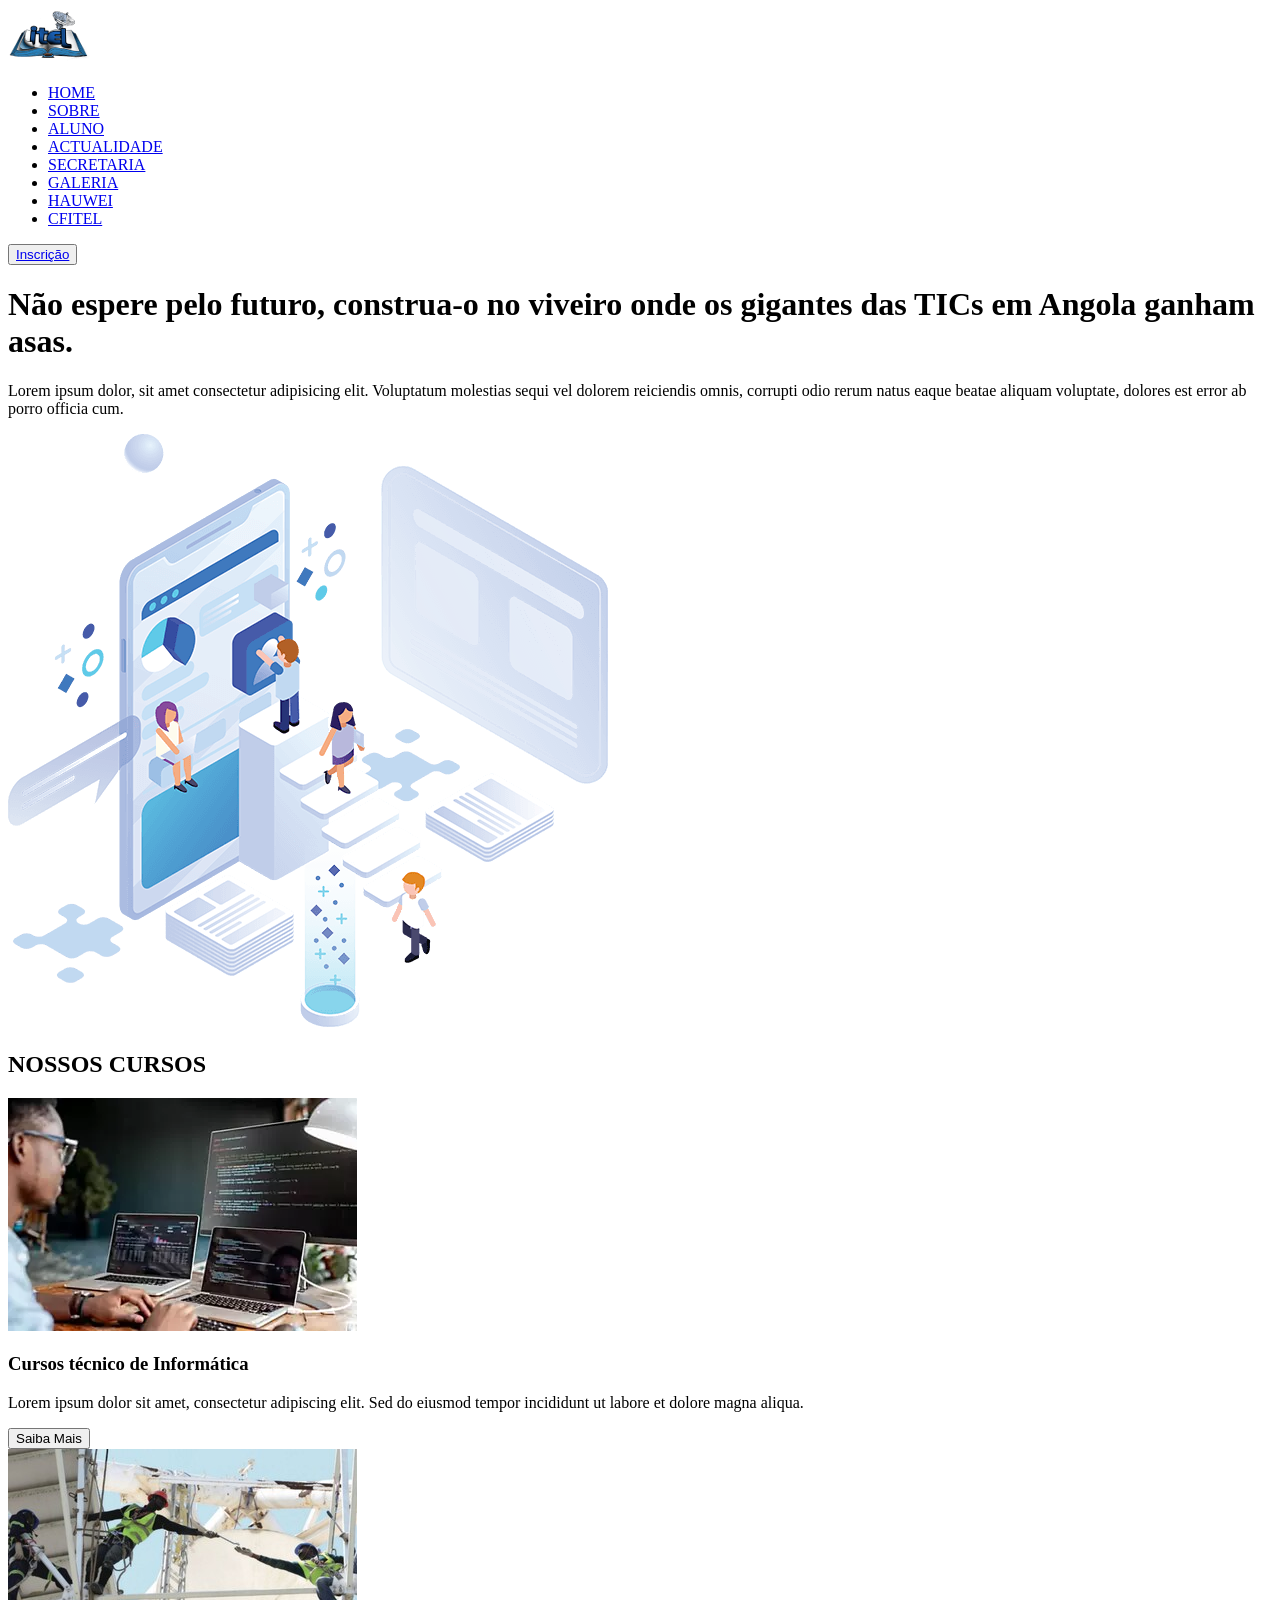
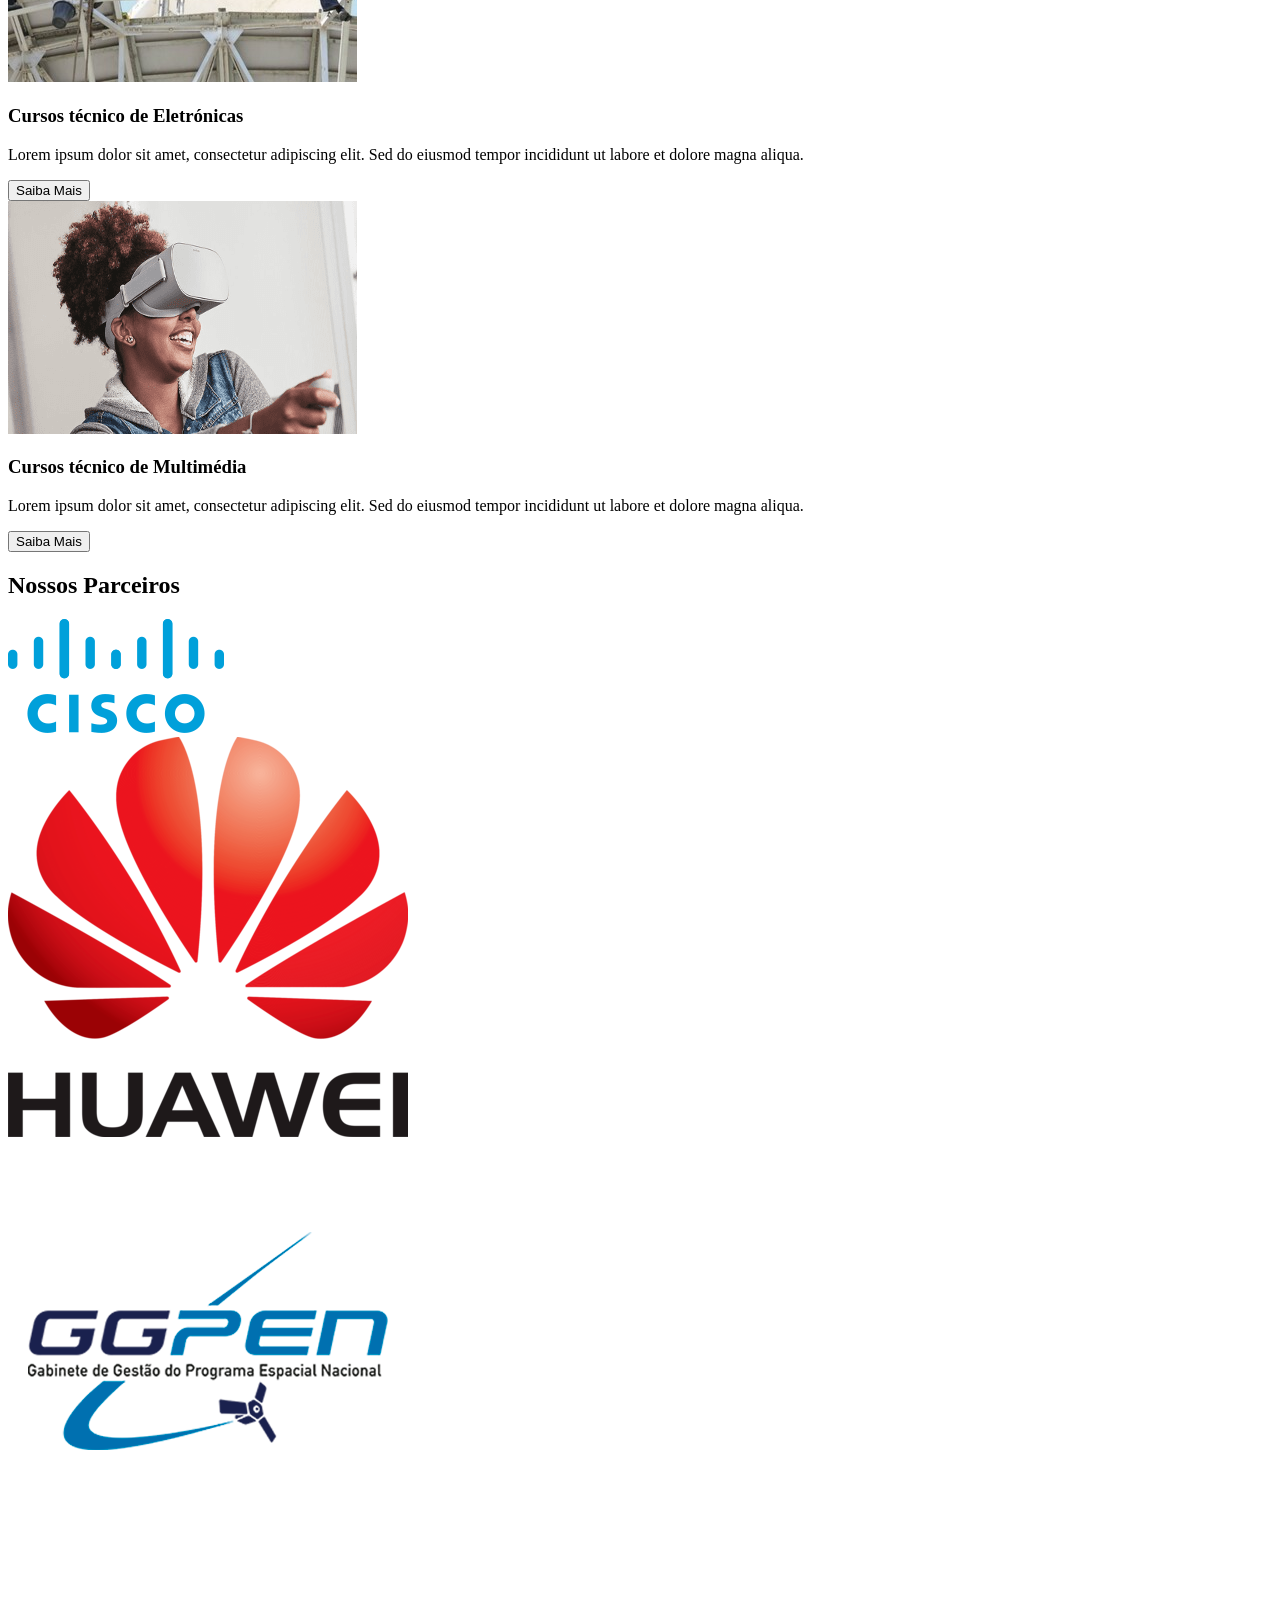
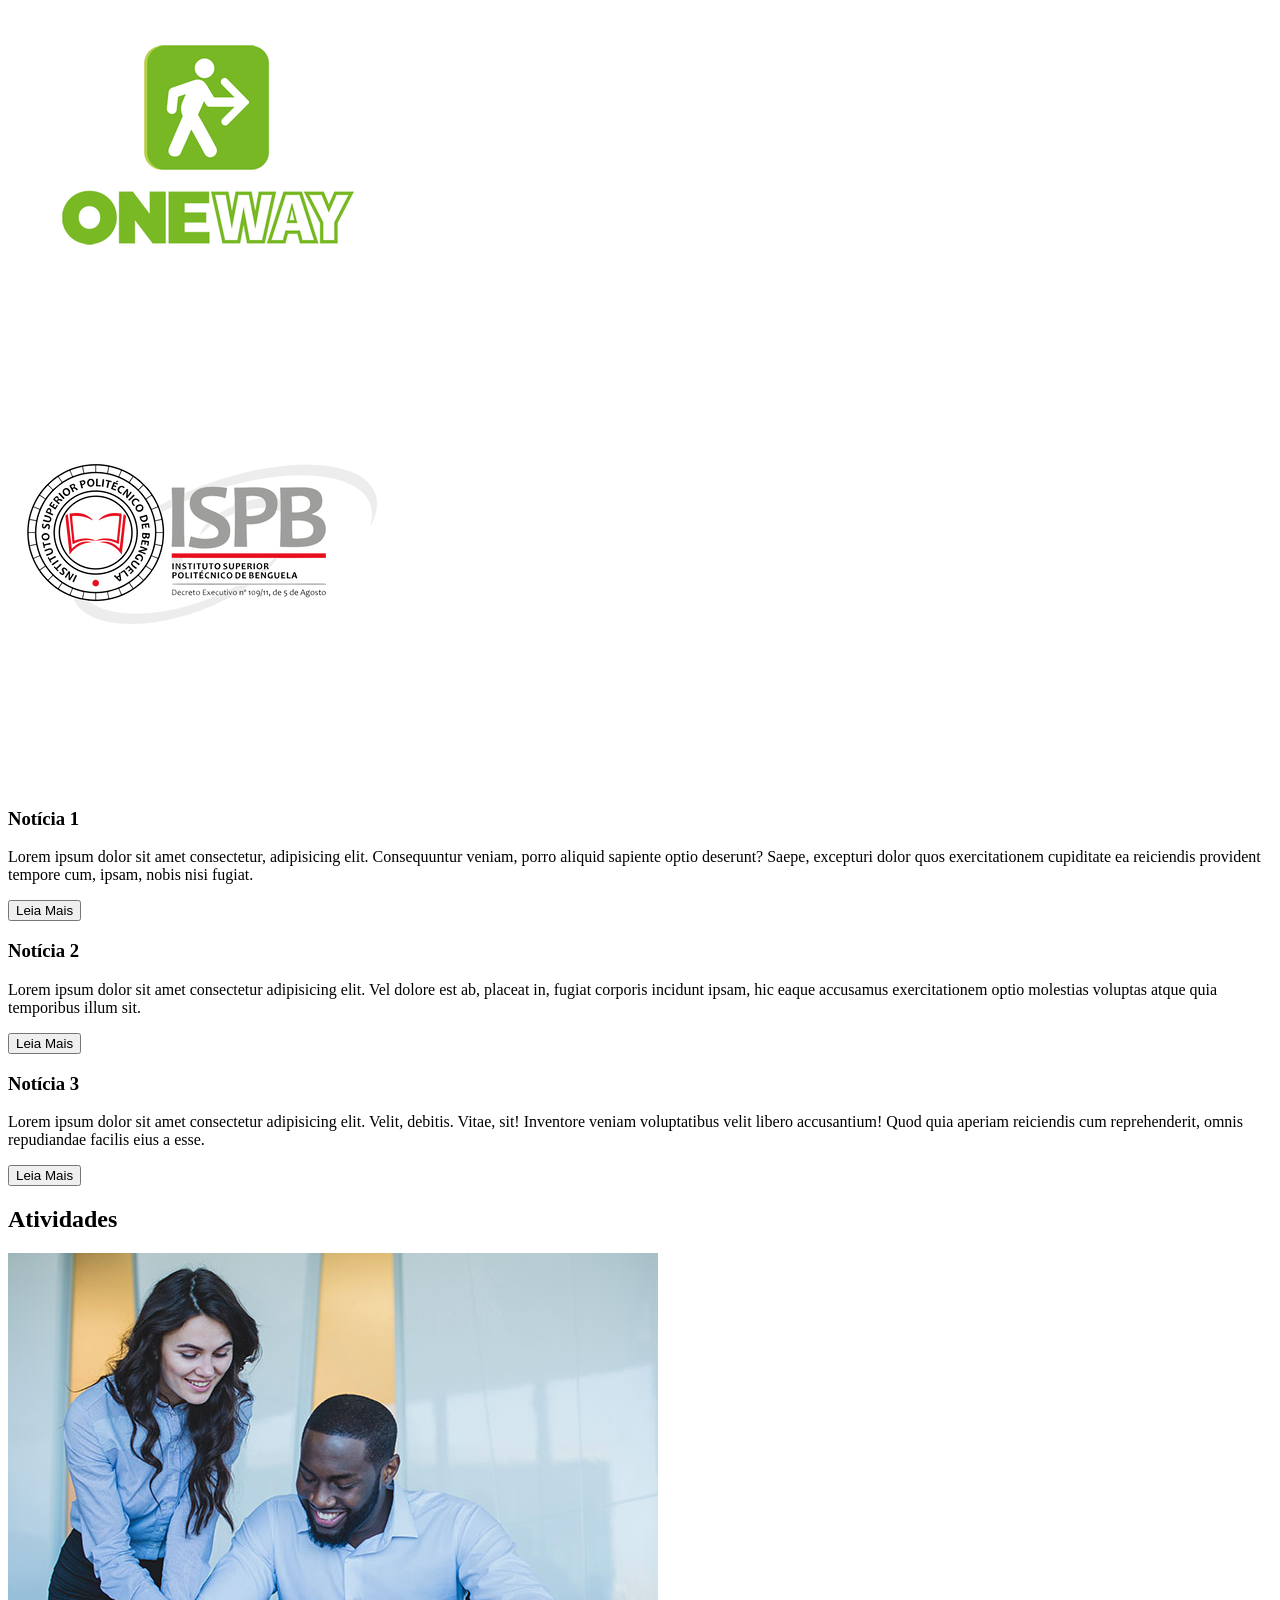
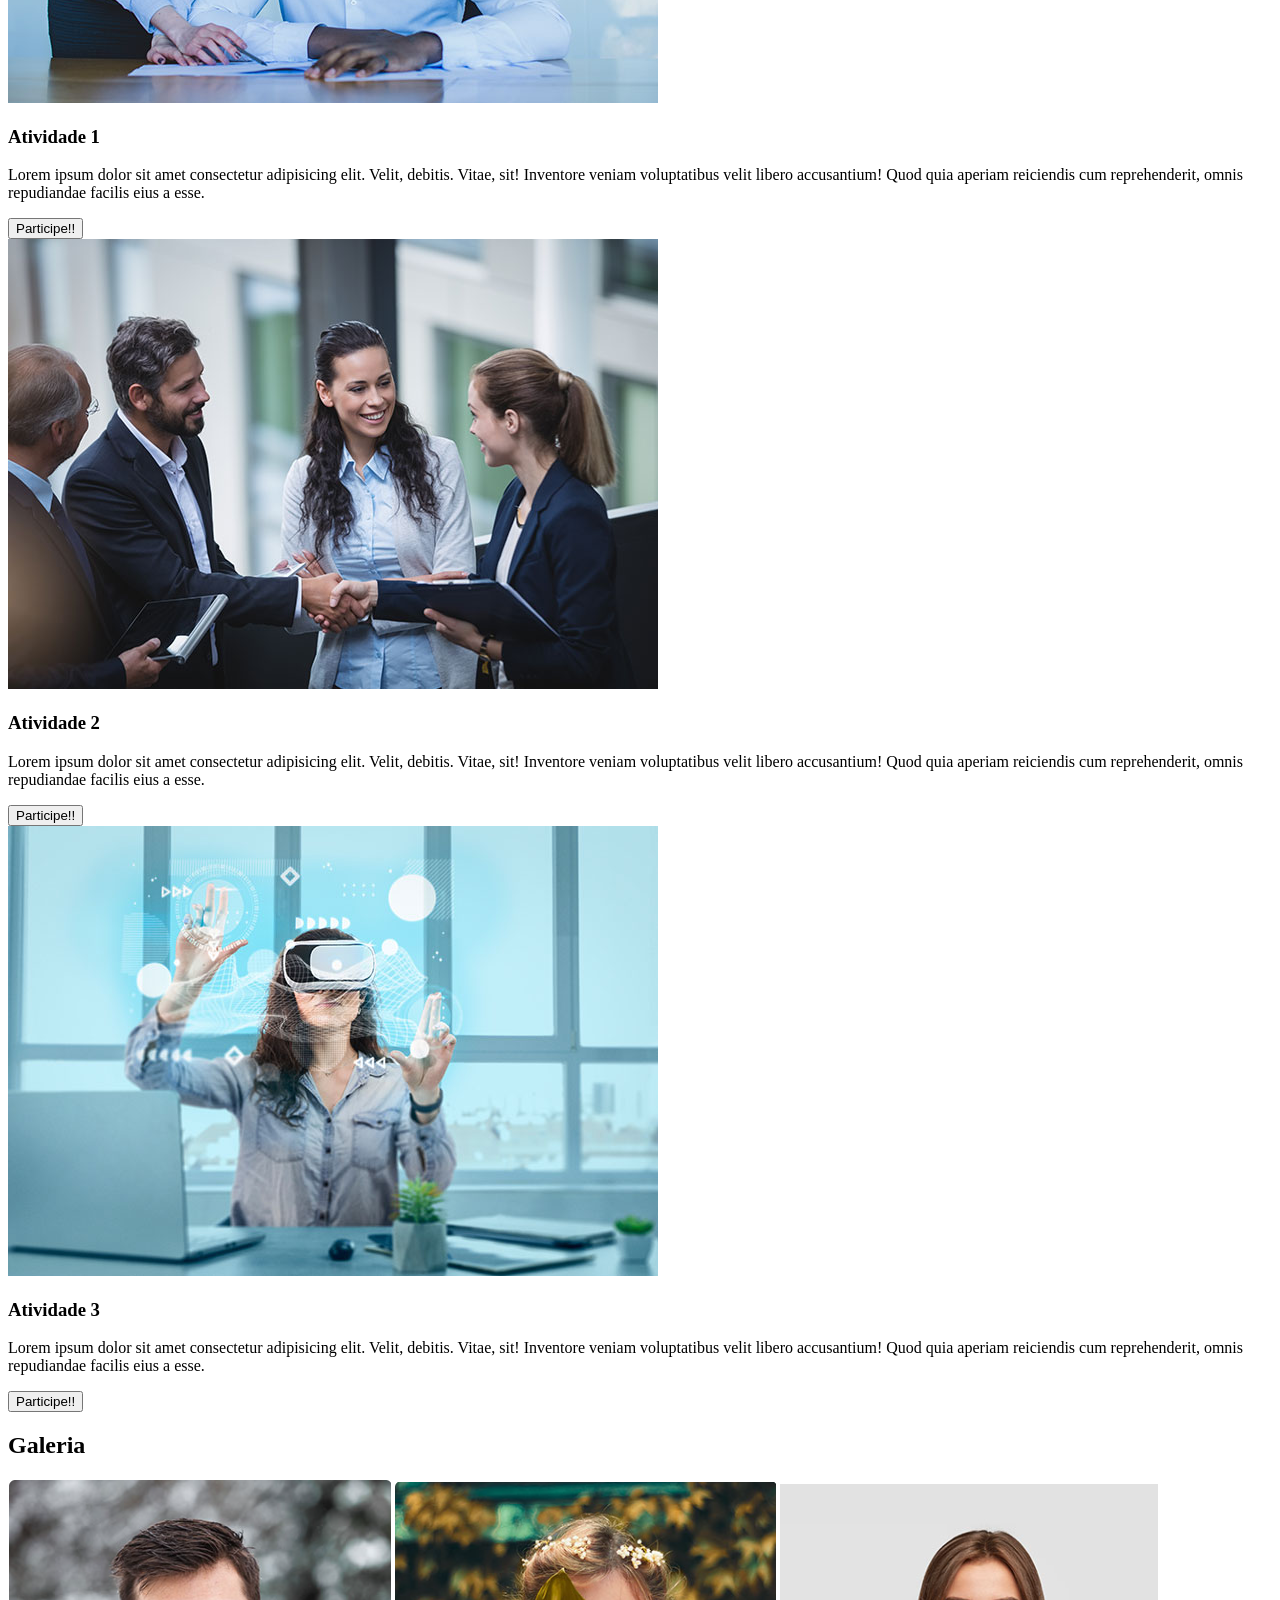
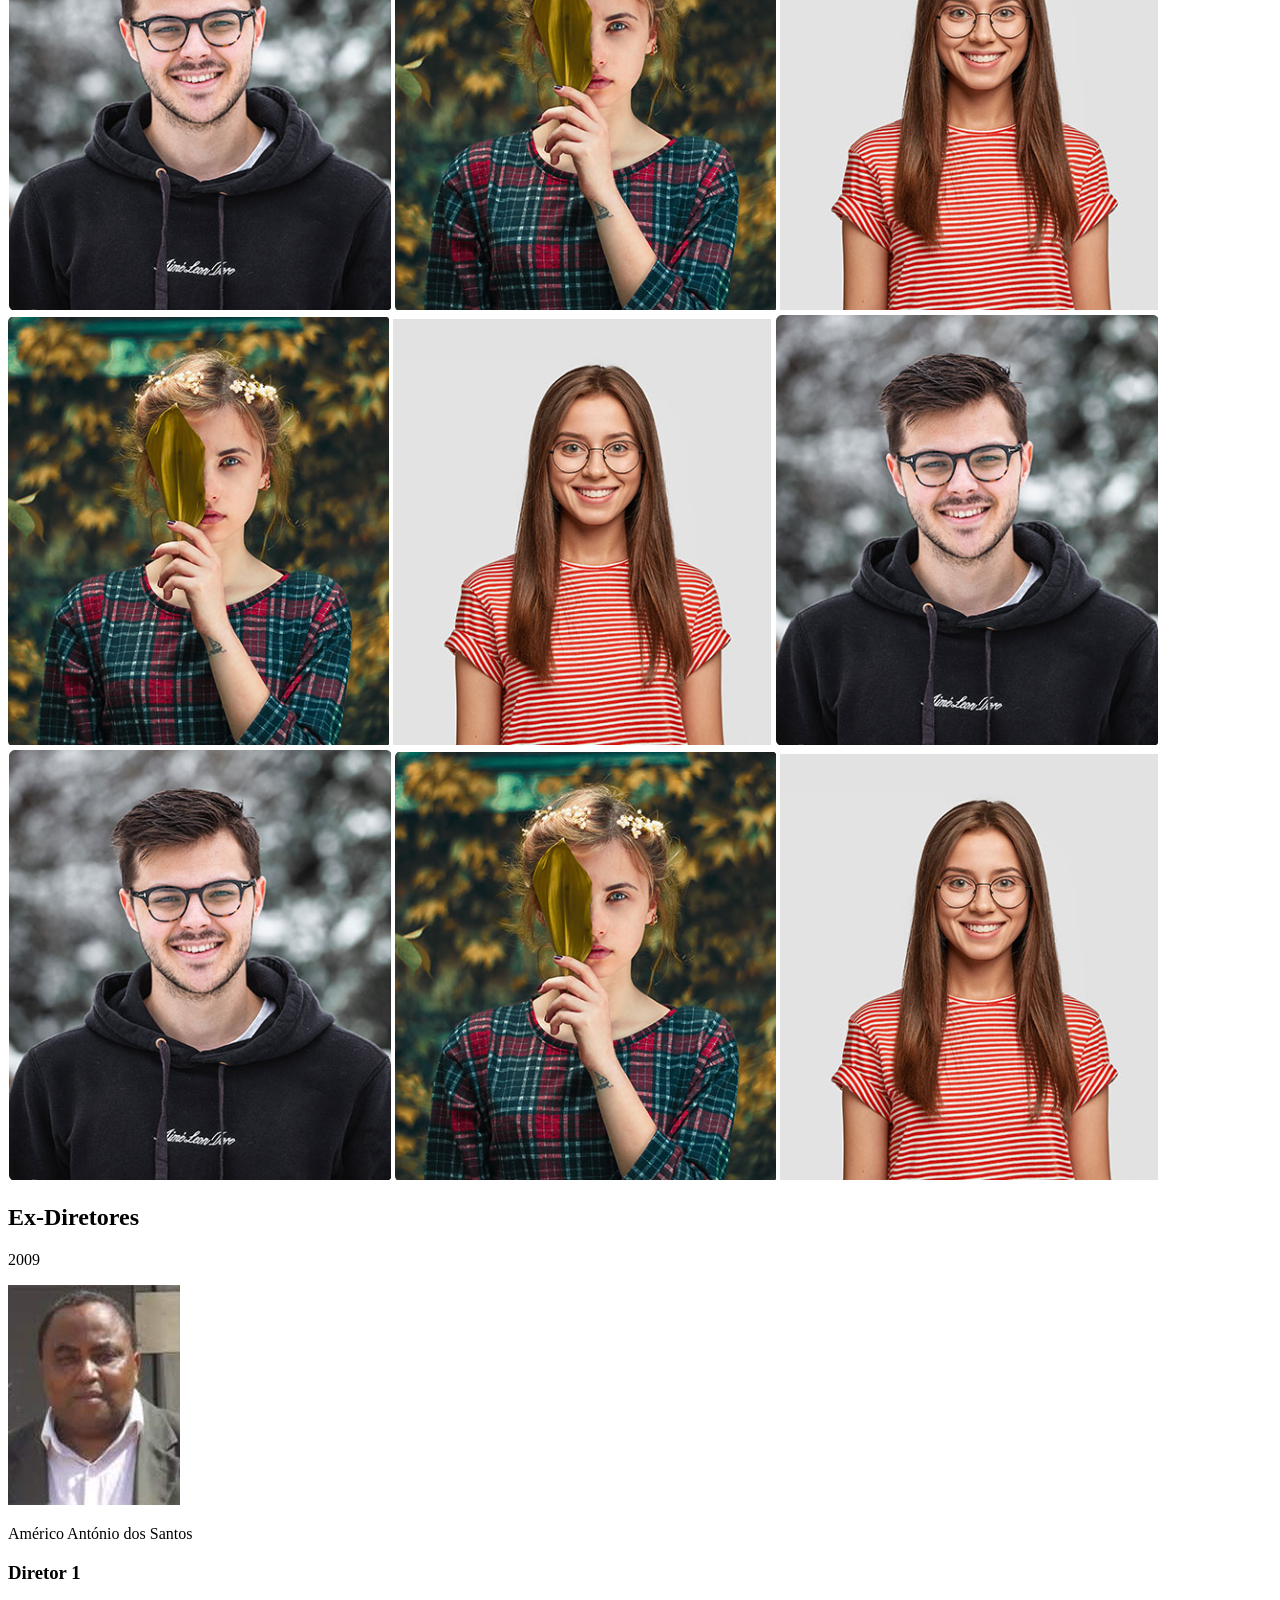
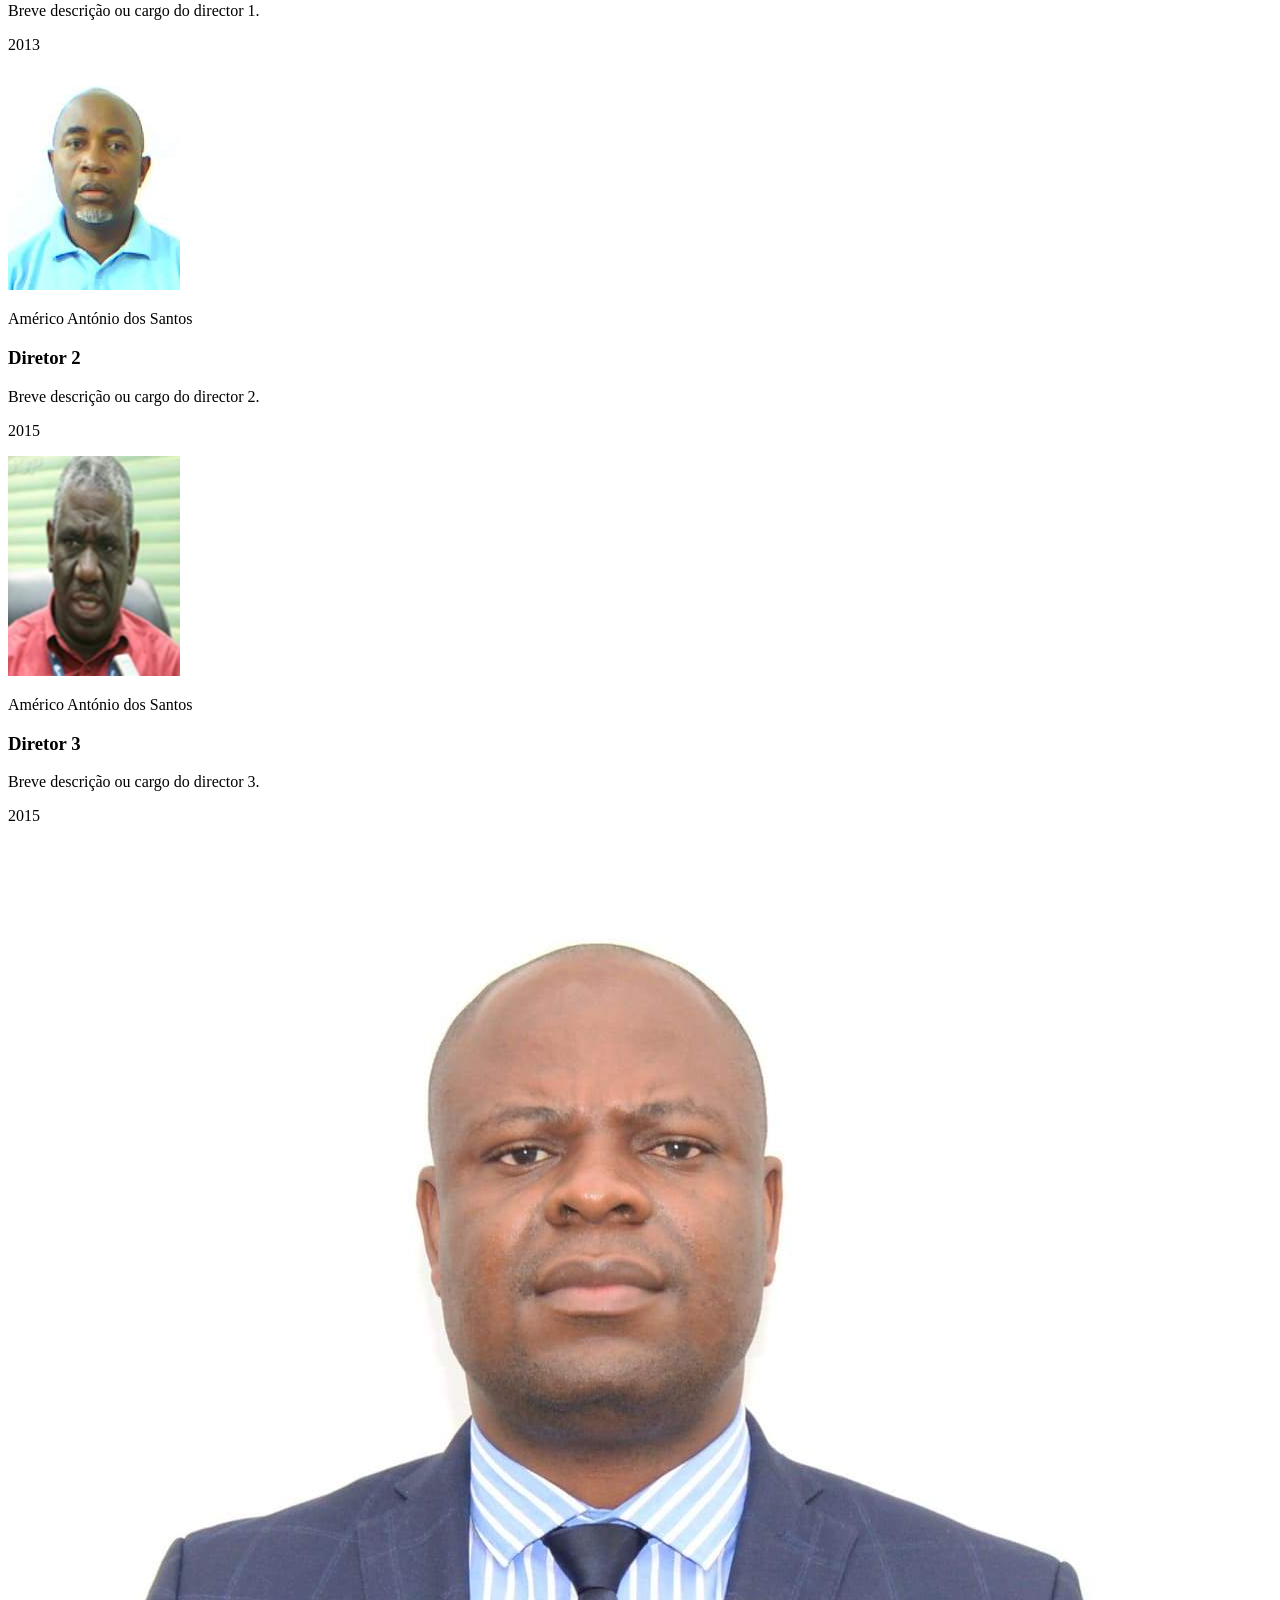
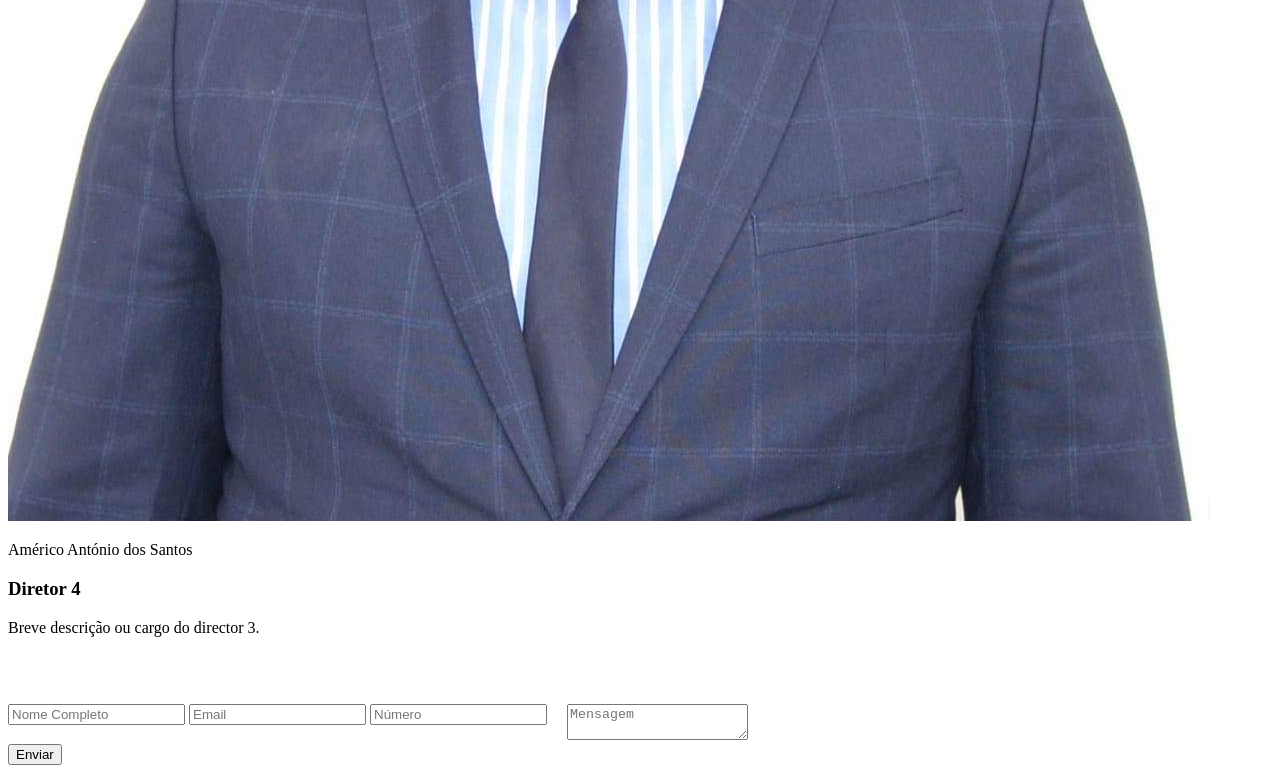
==== commit 5d640bf1: "Minhas alterações na página de notícias" ====
--- a/Itel.html
+++ b/Itel.html
@@ -1,30 +1,29 @@
 <!DOCTYPE html>
-<html lang="pt-ao">
+<html lang="en">
 <head>
     <meta charset="UTF-8">
     <meta name="viewport" content="width=device-width, initial-scale=1.0">
-    <title>Itel - Instituto de Telecomunicações</title>
+    <link rel="stylesheet" href="style.css">
     <link rel="stylesheet" href="https://cdnjs.cloudflare.com/ajax/libs/font-awesome/6.5.1/css/all.min.css">
-    <link rel="stylesheet" href="itel.css">
+    <title>Itel</title>
 </head>
 <body>
     <div class="loader"></div>
-
     <header id="head">
         <nav id="navbar">
-            <div>
+            <div >
                 <img id="navimg" src="Imagens/logo.png" alt="Logo Itel">
             </div>
             
             <div id="navlinks">
                 <ul>
                     <li><a href="index.html">HOME</a></li>
-                    <li><a href="#cursos">SOBRE</a></li>
-                    <li><a href="#contact">ALUNO</a></li>
-                    <li><a href="#notices">ACTUALIDADE</a></li>
+                    <li><a href="index.html">SOBRE</a></li>
+                    <li><a href="contact-form">ALUNO</a></li>
+                    <li><a href="notices.html">ACTUALIDADE</a></li>
                     <li><a href="#">SECRETARIA</a></li>
-                    <li><a href="#galeria">GALERIA</a></li>
-                    <li><a href="#">HUAWEI</a></li>
+                    <li><a href="#">GALERIA</a></li>
+                    <li><a href="#">HAUWEI</a></li>
                     <li><a href="#">CFITEL</a></li> 
                 </ul>
             </div>
@@ -33,209 +32,258 @@
                 <button><a href="Login/login.html">Inscrição</a></button>
             </div>
         </nav>
-
         <div id="head-content">
             <div class="container">
+
                 <div id="head-Information">
+                    
                     <h1>Não espere pelo futuro, construa-o no viveiro onde os gigantes das TICs em Angola ganham asas.</h1>
-                    <p>Referência nacional na formação técnica e tecnológica. O ITEL prepara profissionais capacitados para enfrentar os desafios da revolução digital global.</p>
-                </div>
+                    <p>Lorem ipsum dolor, sit amet consectetur adipisicing elit. Voluptatum molestias sequi vel dolorem reiciendis omnis, corrupti odio rerum natus eaque beatae aliquam voluptate, dolores est error ab porro officia cum.</p>
+                </div >
+                    
                 <div id="head-img">
-                    <img src="Imagens/home-font.png" alt="Inovação Tecnológica">
-                </div>
+                    <img src="Imagens/home-font.png" alt="">
+                </div>
+
             </div>
         </div>
     </header>
 
     <section id="cursos" class="sections">
+
         <h2>NOSSOS CURSOS</h2>
+
         <div class="container">
             <div class="curso-card">
-                <img src="Imagens/informatica.jpg" alt="Informática">
-                <h3>Técnico de Informática</h3>
-                <p>Domine o desenvolvimento de software, gestão de redes e sistemas computacionais avançados.</p>
+                <img src="Imagens/informatica.jpg" alt="">
+                <h3>Cursos técnico de Informática</h3>
+                <p>Lorem ipsum dolor sit amet, consectetur adipiscing elit. Sed do eiusmod tempor incididunt ut labore et dolore magna aliqua.</p>
                 <button>Saiba Mais</button>
             </div>
 
             <div class="curso-card">
-                <img src="Imagens/electronica.png" alt="Eletrónica">
-                <h3>Técnico de Eletrónica</h3>
-                <p>Especialização em sistemas eletrónicos, manutenção de equipamentos e automação industrial.</p>
+                <img src="Imagens/electronica.png" alt="">
+                <h3>Cursos técnico de Eletrónicas</h3>
+                <p>Lorem ipsum dolor sit amet, consectetur adipiscing elit. Sed do eiusmod tempor incididunt ut labore et dolore magna aliqua.</p>
                 <button>Saiba Mais</button>
             </div>
 
             <div class="curso-card">
-                <img src="Imagens/multimedia.png" alt="Multimédia">
-                <h3>Técnico de Multimédia</h3>
-                <p>Criação de conteúdos digitais, design gráfico, edição de vídeo e comunicação visual.</p>
+                <img src="Imagens/multimedia.png" alt="">
+                <h3>Cursos técnico de Multimédia</h3>
+                <p>Lorem ipsum dolor sit amet, consectetur adipiscing elit. Sed do eiusmod tempor incididunt ut labore et dolore magna aliqua.</p>
                 <button>Saiba Mais</button>
             </div>
         </div>
+
     </section>
 
     <section id="parceiros" class="sections">
-        <h2>NOSSOS PARCEIROS</h2>
+        <h2>Nossos Parceiros</h2>
+
         <div class="container-logos">
-            <div class="parceiro-card"><img src="Imagens/cisco.png" alt="Cisco"></div>
-            <div class="parceiro-card"><img src="Imagens/huawei.png" alt="Huawei"></div>
-            <div class="parceiro-card"><img src="Imagens/ggpen.png" alt="GGPEN"></div>
-            <div class="parceiro-card"><img src="Imagens/oneway.png" alt="Oneway"></div>
-            <div class="parceiro-card"><img src="Imagens/polibenguela.png" alt="Polibenguela"></div>
-        </div>
+            <div class="parceiro-card">
+                <img src="Imagens/cisco.png" alt="">
+            </div>
+
+            <div class="parceiro-card">
+                <img src="Imagens/huawei.png" alt="">
+            </div>
+
+            <div class="parceiro-card">
+                <img src="Imagens/ggpen.png" alt="">
+            </div>
+
+            <div class="parceiro-card">
+                <img src="Imagens/oneway.png" alt="">
+            </div>
+            <div class="parceiro-card">
+                <img src="Imagens/polibenguela.png" alt="">
+            </div>
+        </div>
+    </section>
+
+    <section id="notices" class="sections">
+        <h2 style="color: white;">Notícias</h2>
+
+        <div class="container">
+            <div class="notice-card">
+                <h3>Notícia 1</h3>
+                <p>Lorem ipsum dolor sit amet consectetur, adipisicing elit. Consequuntur veniam, porro aliquid sapiente optio deserunt? Saepe, excepturi dolor quos exercitationem cupiditate ea reiciendis provident tempore cum, ipsam, nobis nisi fugiat.</p>
+                <button>Leia Mais</button>
+            </div>
+
+            <div class="notice-card">
+                <h3>Notícia 2</h3>
+                <p>Lorem ipsum dolor sit amet consectetur adipisicing elit. Vel dolore est ab, placeat in, fugiat corporis incidunt ipsam, hic eaque accusamus exercitationem optio molestias voluptas atque quia temporibus illum sit.</p>
+                <button>Leia Mais</button>
+            </div>
+
+            <div class="notice-card">
+                <h3>Notícia 3</h3>
+                <p>Lorem ipsum dolor sit amet consectetur adipisicing elit. Velit, debitis. Vitae, sit! Inventore veniam voluptatibus velit libero accusantium! Quod quia aperiam reiciendis cum reprehenderit, omnis repudiandae facilis eius a esse.</p>
+                <button>Leia Mais</button>
+            </div>
     </section>
 
     <section id="atividades" class="sections">
-        <h2>ATIVIDADES</h2>
+        <h2>Atividades</h2>
+
         <div class="container">
             <div class="atividade-card">
-                <img src="Imagens/blog-1.jpg" alt="Hackathon">
-                <h3>Hackathon Interno</h3>
-                <p>Competição de programação para resolução de problemas reais da comunidade.</p>
+                <img src="Imagens/blog-1.jpg" alt="">
+                <h3>Atividade 1</h3>
+                <p>Lorem ipsum dolor sit amet consectetur adipisicing elit. Velit, debitis. Vitae, sit! Inventore veniam voluptatibus velit libero accusantium! Quod quia aperiam reiciendis cum reprehenderit, omnis repudiandae facilis eius a esse.</p>
                 <button>Participe!!</button>
             </div>
+
             <div class="atividade-card">
-                <img src="Imagens/blog-2.jpg" alt="Workshop">
-                <h3>Workshop de Robótica</h3>
-                <p>Construção de protótipos autónomos utilizando tecnologia Arduino e sensores.</p>
+                <img src="Imagens/blog-2.jpg" alt="">
+                <h3>Atividade 2</h3>
+                <p>Lorem ipsum dolor sit amet consectetur adipisicing elit. Velit, debitis. Vitae, sit! Inventore veniam voluptatibus velit libero accusantium! Quod quia aperiam reiciendis cum reprehenderit, omnis repudiandae facilis eius a esse.</p>
                 <button>Participe!!</button>
             </div> 
+        </div>
+        <div class="container">
             <div class="atividade-card">
-                <img src="Imagens/blog-3.jpg" alt="Seminário">
-                <h3>Seminário de TICs</h3>
-                <p>Debate sobre o impacto da Inteligência Artificial no mercado de trabalho angolano.</p>
-                <button>Participe!!</button>
-            </div> 
-        </div>
-    </section>
-
-    <section id="galeria" class="sections" class="bg-ligtht">
-        <h2>GALERIA</h2>
+                <img src="Imagens/blog-3.jpg" alt="">
+                    <h3>Atividade 3</h3>
+                    <p>Lorem ipsum dolor sit amet consectetur adipisicing elit. Velit, debitis. Vitae, sit! Inventore veniam voluptatibus velit libero accusantium! Quod quia aperiam reiciendis cum reprehenderit, omnis repudiandae facilis eius a esse.</p>
+                    <button>Participe!!</button>
+                </div>    
+        </div>
+    </section>
+
+    <section id="galeria" class="sections">
+        <h2>Galeria</h2>
+
         <div class="container-galeria">
-            <img src="Imagens/Captura de tela 2026-01-05 073104.png" alt="Galeria 1">
-            <img src="Imagens/Captura de tela 2026-01-05 073114.png" alt="Galeria 2">
-            <img src="Imagens/Captura de tela 2026-01-05 073051.png" alt="Galeria 3">
+            
+                
+                <img src="Imagens/Captura de tela 2026-01-05 073104.png" alt="">
+
+                <img src="Imagens/Captura de tela 2026-01-05 073114.png" alt="">
+
+                <img src="Imagens/Captura de tela 2026-01-05 073051.png" alt="">
         </div>
         <div class="container-galeria">
-            <img src="Imagens/Captura de tela 2026-01-05 073114.png" alt="Galeria 4">
-            <img src="Imagens/Captura de tela 2026-01-05 073051.png" alt="Galeria 5">
-            <img src="Imagens/Captura de tela 2026-01-05 073104.png" alt="Galeria 6">
+            
+                <img src="Imagens/Captura de tela 2026-01-05 073114.png" alt="">
+
+                <img src="Imagens/Captura de tela 2026-01-05 073051.png" alt="">
+
+                <img src="Imagens/Captura de tela 2026-01-05 073104.png" alt="">
+      
+                
+        </div>
+        <div class="container-galeria">
+            
+                
+                <img src="Imagens/Captura de tela 2026-01-05 073104.png" alt="">
+
+                <img src="Imagens/Captura de tela 2026-01-05 073114.png" alt="">
+
+                <img src="Imagens/Captura de tela 2026-01-05 073051.png" alt="">
         </div>
     </section>
 
     <section id="Diretores" class="sections">
-        <h2>DIRETORES</h2>
-        <div class="container">
-            <div class="flip-card">
-                <div class="flip-card-inner">
-                    <div class="flip-card-front">
-                        <div class="year"><p>2009</p></div>
+
+        <h2>Ex-Diretores</h2>
+        <div class="container">
+            <div class="flip-card">
+                <div class="flip-card-inner">
+                    <div class="flip-card-front">
+                         <div class="year">
+                            <p>2009</p>
+                        </div>
                         <img src="Imagens/diretor1.jpg" alt="Diretor 1">
-                        <div class="Explan"><p>Américo António dos Santos</p></div>
-                    </div>
-                    <div class="flip-card-back">
-                        <h3>Diretor Geral</h3>
-                        <p>Liderança estratégica focada na expansão das infraestruturas laboratoriais.</p>
-                    </div>
-                </div>
-            </div>
-
-            <div class="flip-card">
-                <div class="flip-card-inner">
-                    <div class="flip-card-front">
-                        <div class="year"><p>2013</p></div>
+
+                        <div class="Explan">
+                            <p>Américo António dos Santos</p>
+                        </div>
+                    </div>
+                    <div class="flip-card-back">
+                        <h3>Diretor 1</h3>
+                        <p>Breve descrição ou cargo do director 1.</p>
+                    </div>
+                </div>
+            </div>
+
+            <div class="flip-card">
+                <div class="flip-card-inner">
+                    <div class="flip-card-front">
+                         <div class="year">
+                            <p>2013</p>
+                        </div>
                         <img src="Imagens/diretor2.jpg" alt="Diretor 2">
-                        <div class="Explan"><p>Cláudio de Jesus</p></div>
-                    </div>
-                    <div class="flip-card-back">
-                        <h3>Diretor Adjunto</h3>
-                        <p>Responsável pela coordenação pedagógica e parcerias internacionais.</p>
-                    </div>
-                </div>
-            </div>
-
-            <div class="flip-card">
-                <div class="flip-card-inner">
-                    <div class="flip-card-front">
-                        <div class="year"><p>2015</p></div>
+                        <div class="Explan">
+                            <p>Américo António dos Santos</p>
+                        </div>
+                    </div>
+                    <div class="flip-card-back">
+                        <h3>Diretor 2</h3>
+                        <p>Breve descrição ou cargo do director 2.</p>
+                    </div>
+                </div>
+            </div>
+
+            <div class="flip-card">
+                <div class="flip-card-inner">
+                    <div class="flip-card-front">
+                        <div class="year">
+                            <p>2015</p>
+                        </div>
                         <img src="Imagens/diretor3.jpg" alt="Diretor 3">
-                        <div class="Explan"><p>Manuel Gonçalves</p></div>
-                    </div>
-                    <div class="flip-card-back">
-                        <h3>Diretor Técnico</h3>
-                        <p>Gestão de projectos de inovação e desenvolvimento tecnológico institucional.</p>
-                    </div>
-                </div>
-            </div>
-        </div>
-    </section>
-
-    <section id="contact">
-        <div class="contact-card">
-            <div class="contact-info-panel">
-                <div class="info-header">
-                    <span class="tag">Canal Oficial</span>
-                    <h2>Entre em <br>Contacto</h2>
-                    <p>Utilize este canal para questões académicas, parcerias tecnológicas ou suporte ao aluno.</p>
-                </div>
-                <div class="info-list">
-                    <div class="info-item">
-                        <div class="icon-box"><i class="fa-solid fa-location-dot"></i></div>
-                        <div class="text"><strong>Endereço</strong><span>Av. Deolinda Rodrigues, Luanda</span></div>
-                    </div>
-                    <div class="info-item">
-                        <div class="icon-box"><i class="fa-solid fa-envelope-open-text"></i></div>
-                        <div class="text"><strong>E-mail</strong><span>secretaria@itel.gov.ao</span></div>
-                    </div>
-                    <div class="info-item">
-                        <div class="icon-box"><i class="fa-solid fa-headset"></i></div>
-                        <div class="text"><strong>Suporte</strong><span>+244 9XX XXX XXX</span></div>
-                    </div>
-                </div>
-                <div class="social-links">
-                    <a href="#"><i class="fa-brands fa-linkedin-in"></i></a>
-                    <a href="#"><i class="fa-brands fa-facebook-f"></i></a>
-                    <a href="#"><i class="fa-brands fa-instagram"></i></a>
-                </div>
-            </div>
-
-            <div class="contact-form-panel">
-                <form id="contact-form">
-                    <div class="input-container">
-                        <label><i class="fa-solid fa-user-tie"></i> Nome Completo</label>
-                        <input type="text" placeholder="Digite seu nome completo" required>
-                    </div>
-                    <div class="grid-inputs">
-                        <div class="input-container">
-                            <label><i class="fa-solid fa-envelope"></i> E-mail</label>
-                            <input type="email" placeholder="nome@exemplo.com" required>
-                        </div>
-                        <div class="input-container">
-                            <label><i class="fa-solid fa-phone-flip"></i> Telefone</label>
-                            <input type="number" placeholder="9XXXXXXXX">
-                        </div>
-                    </div>
-                    <div class="input-container">
-                        <label><i class="fa-solid fa-pen-nib"></i> Mensagem</label>
-                        <textarea placeholder="Como podemos ajudar a construir o seu futuro?"></textarea>
-                    </div>
-                    <button type="submit" class="submit-btn">
-                        <span>Enviar Solicitação</span>
-                        <i class="fa-solid fa-paper-plane"></i>
-                    </button>
-                </form>
-            </div>
-        </div>
-    </section>
-
-    <footer style="background: #091e42; color: white; text-align: center; padding: 20px;">
-        <p>&copy; 2026 ITEL - Instituto de Telecomunicações. Todos os direitos reservados.</p>
-    </footer>
-
-    <script>
-        window.addEventListener('load', () => {
-            const loader = document.querySelector('.loader');
-            loader.style.display = 'none';
-        });
-    </script>
+                        <div class="Explan">
+                            <p>Américo António dos Santos</p>
+                        </div>
+                    </div>
+                    <div class="flip-card-back">
+                        <h3>Diretor 3</h3>
+                        <p>Breve descrição ou cargo do director 3.</p>
+                    </div>
+                </div>
+            </div>
+
+            <div class="flip-card">
+                <div class="flip-card-inner">
+                    <div class="flip-card-front">
+                        <div class="year">
+                            <p>2015</p>
+                        </div>
+                        <img src="Imagens/diretor4.jpg" alt="Diretor 3">
+                        <div class="Explan">
+                            <p>Américo António dos Santos</p>
+                        </div>
+                    </div>
+                    <div class="flip-card-back">
+                        <h3>Diretor 4</h3>
+                        <p>Breve descrição ou cargo do director 3.</p>
+                    </div>
+                </div>
+            </div>
+        </div>
+    </section>
+
+    <section id="contact" class="sections">
+        <h2 style="color: white;">Contacte-nos</h2>
+
+        <div class="container">
+            <form action="" id="contact-form">
+                <div style="display: flex; gap: 20px;">
+                    <div class="input-group">
+                        <input type="text" placeholder="Nome Completo">
+                        <input type="email" placeholder="Email">
+                        <input type="number" placeholder="Número">
+                    </div>
+                    <div class="Message-group">
+                        <textarea placeholder="Mensagem"></textarea>
+                    </div>
+                </div>
+                <button type="submit">Enviar</button>
+            </form>
+        </div>
+    </section>
 </body>
 </html>
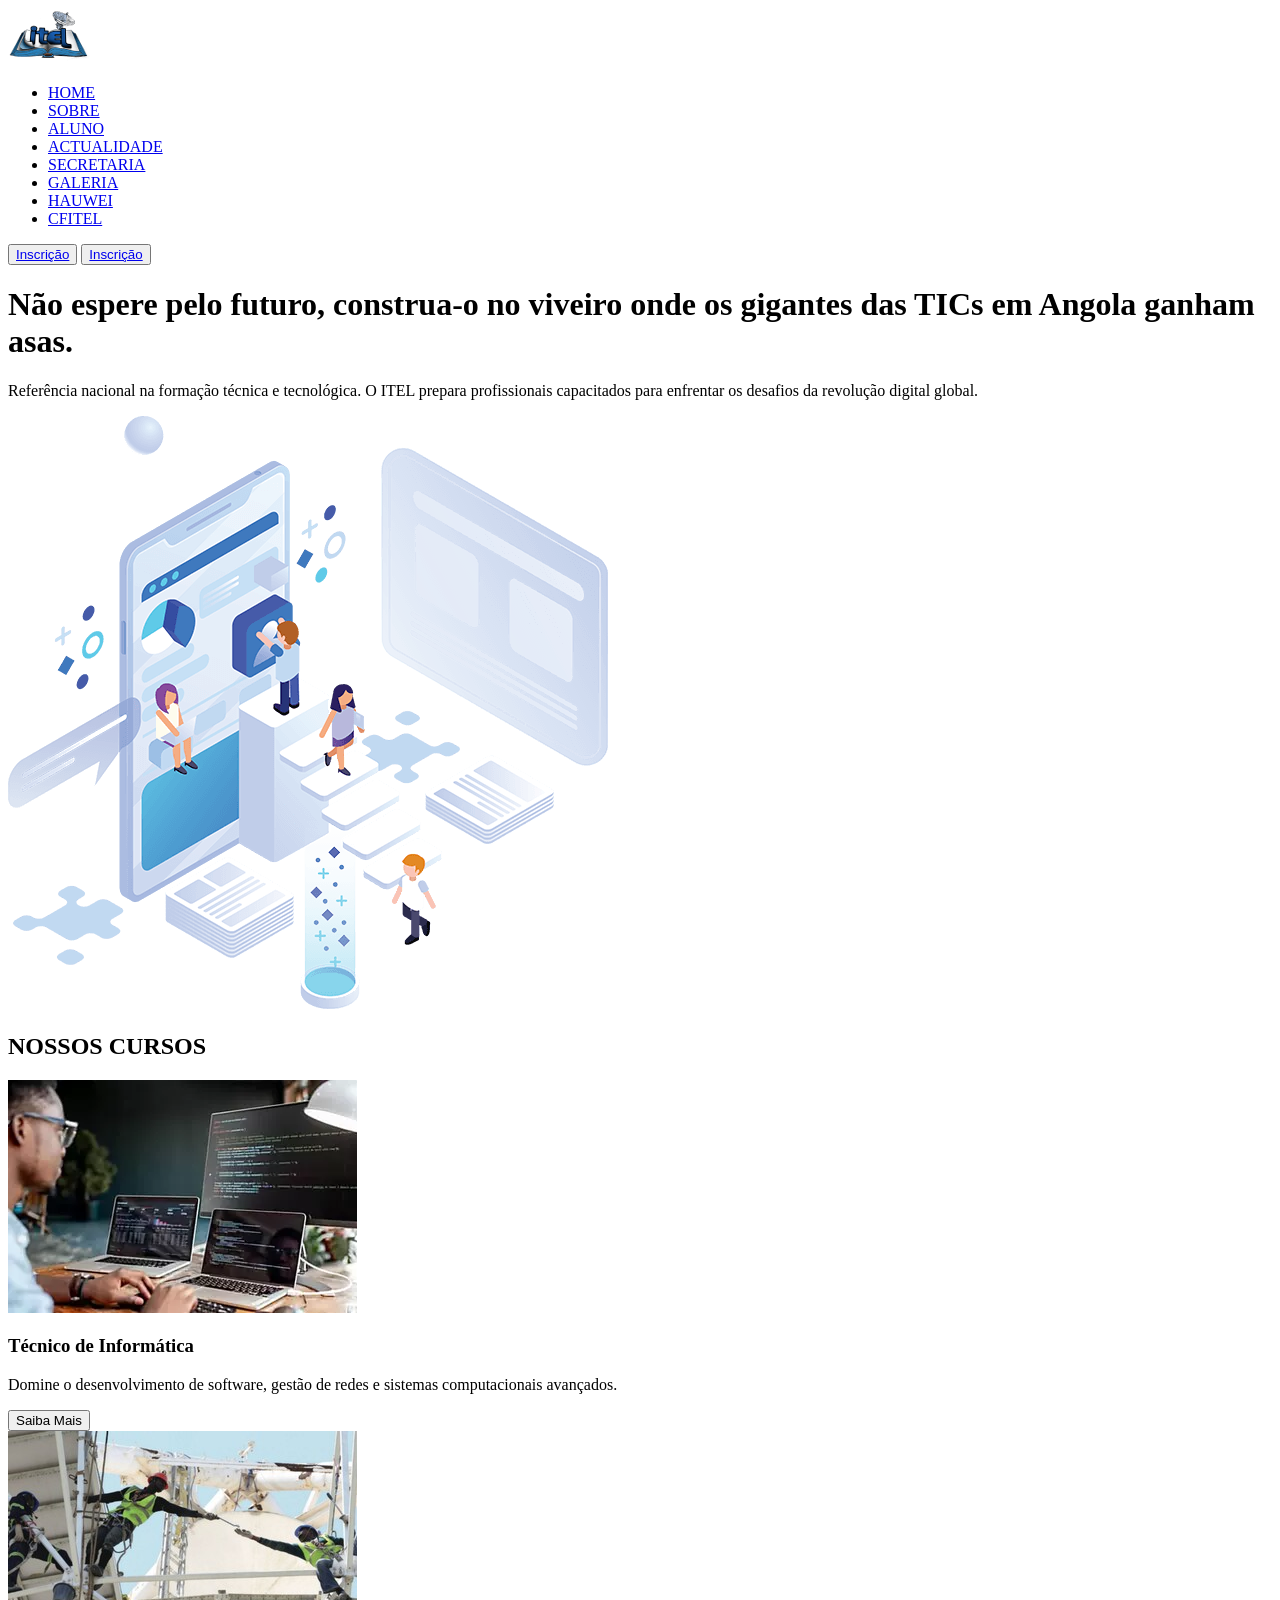
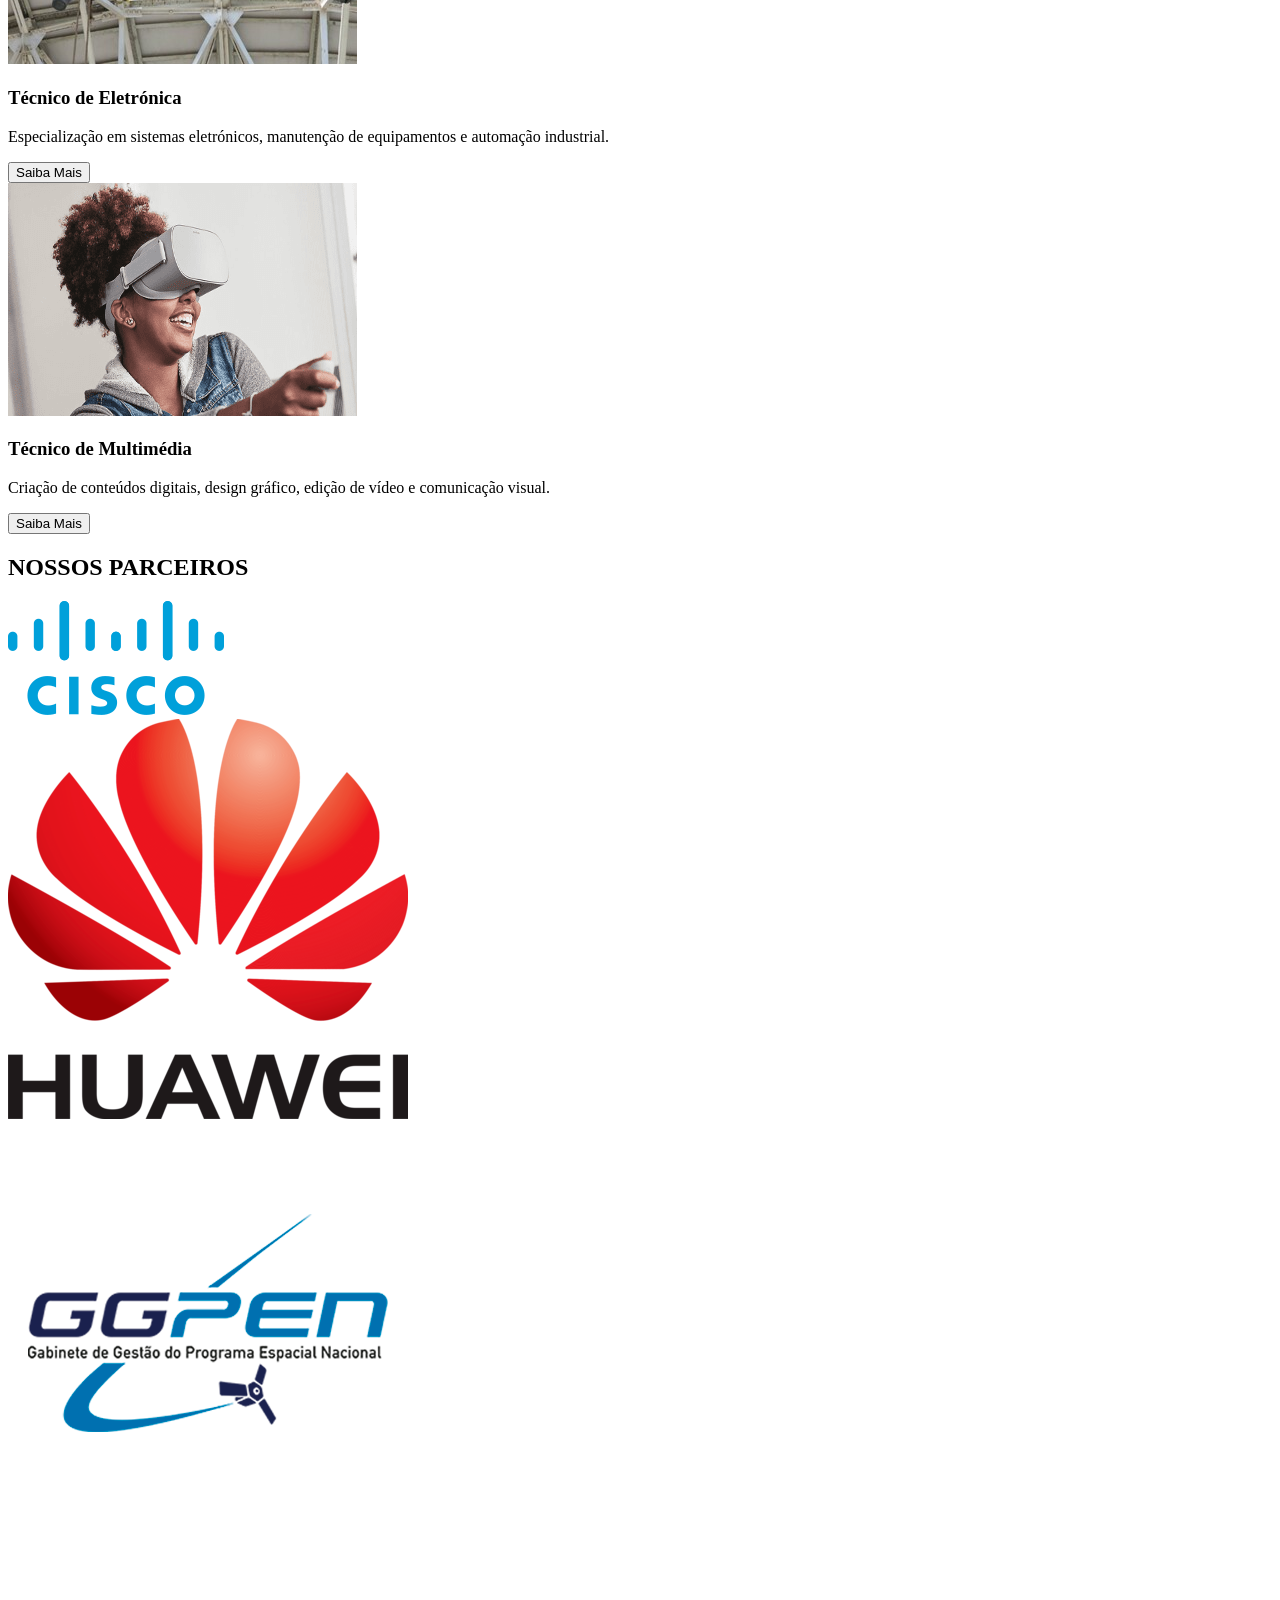
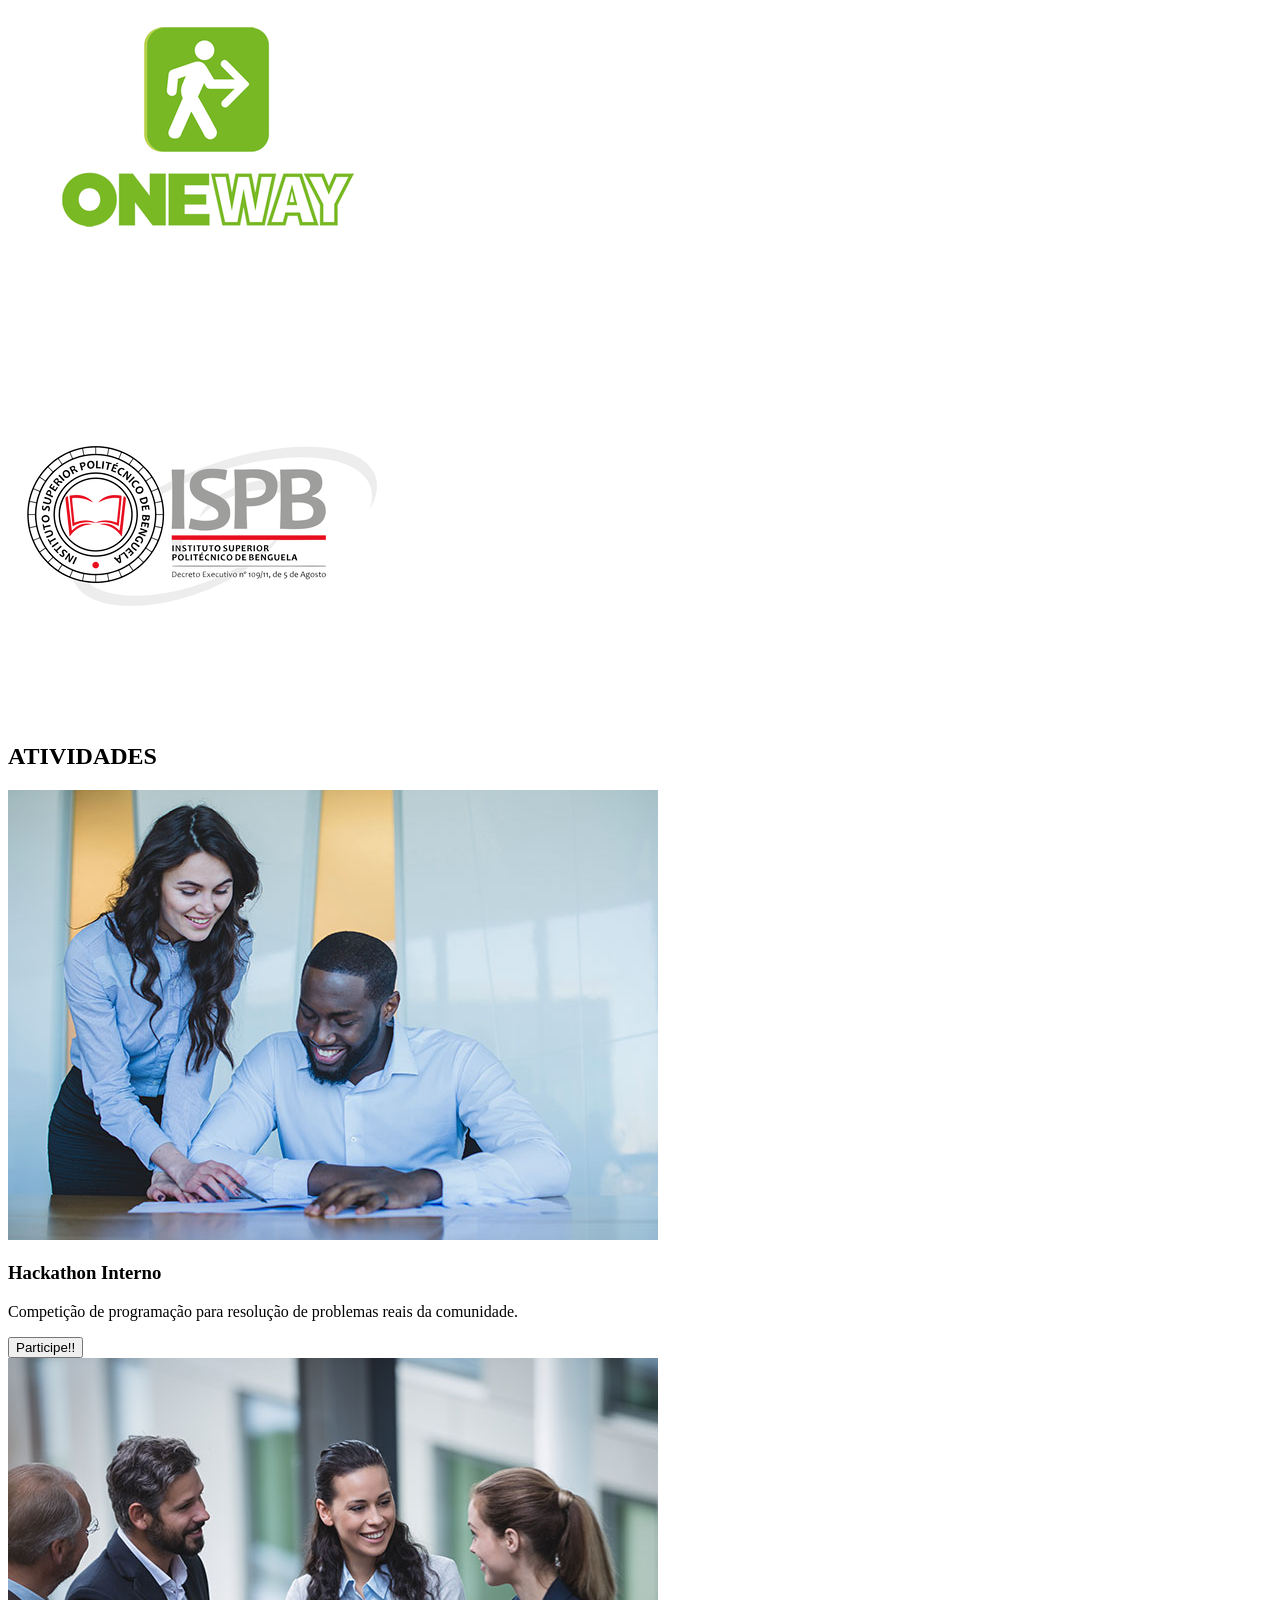
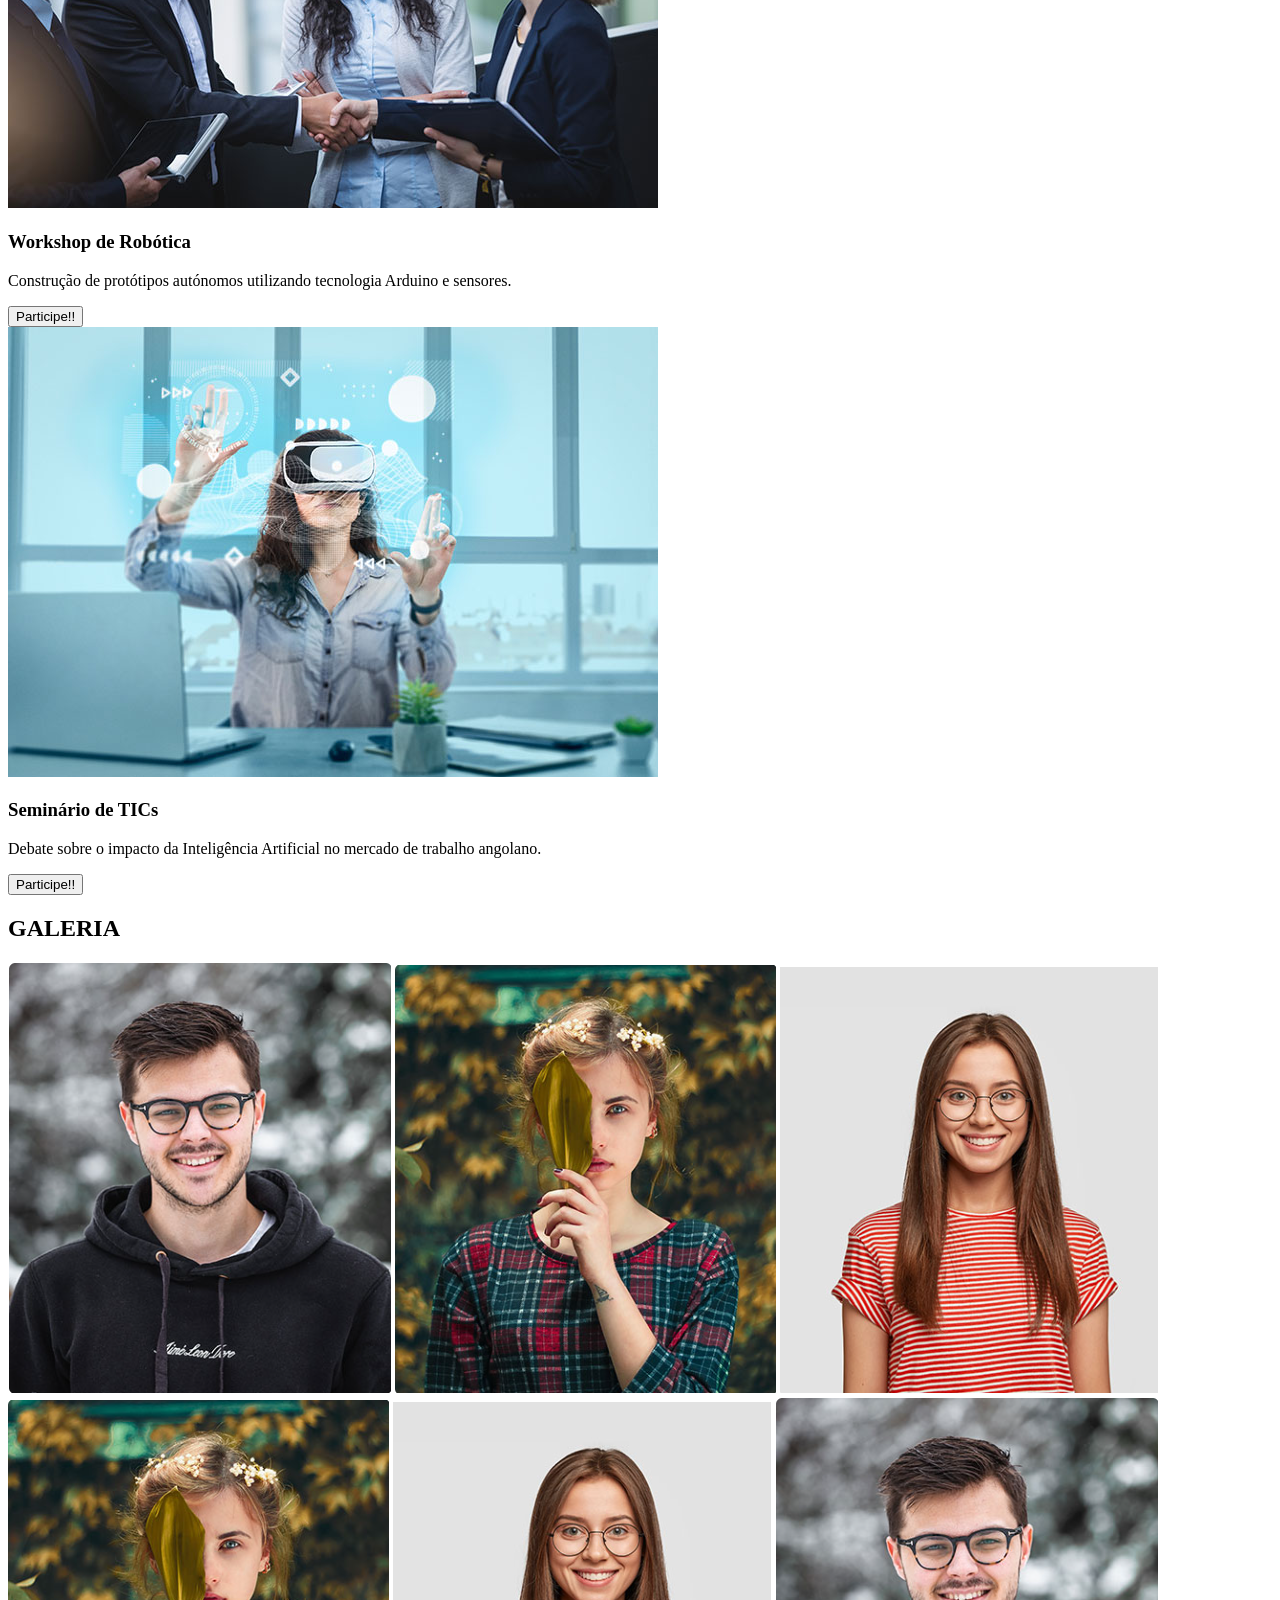
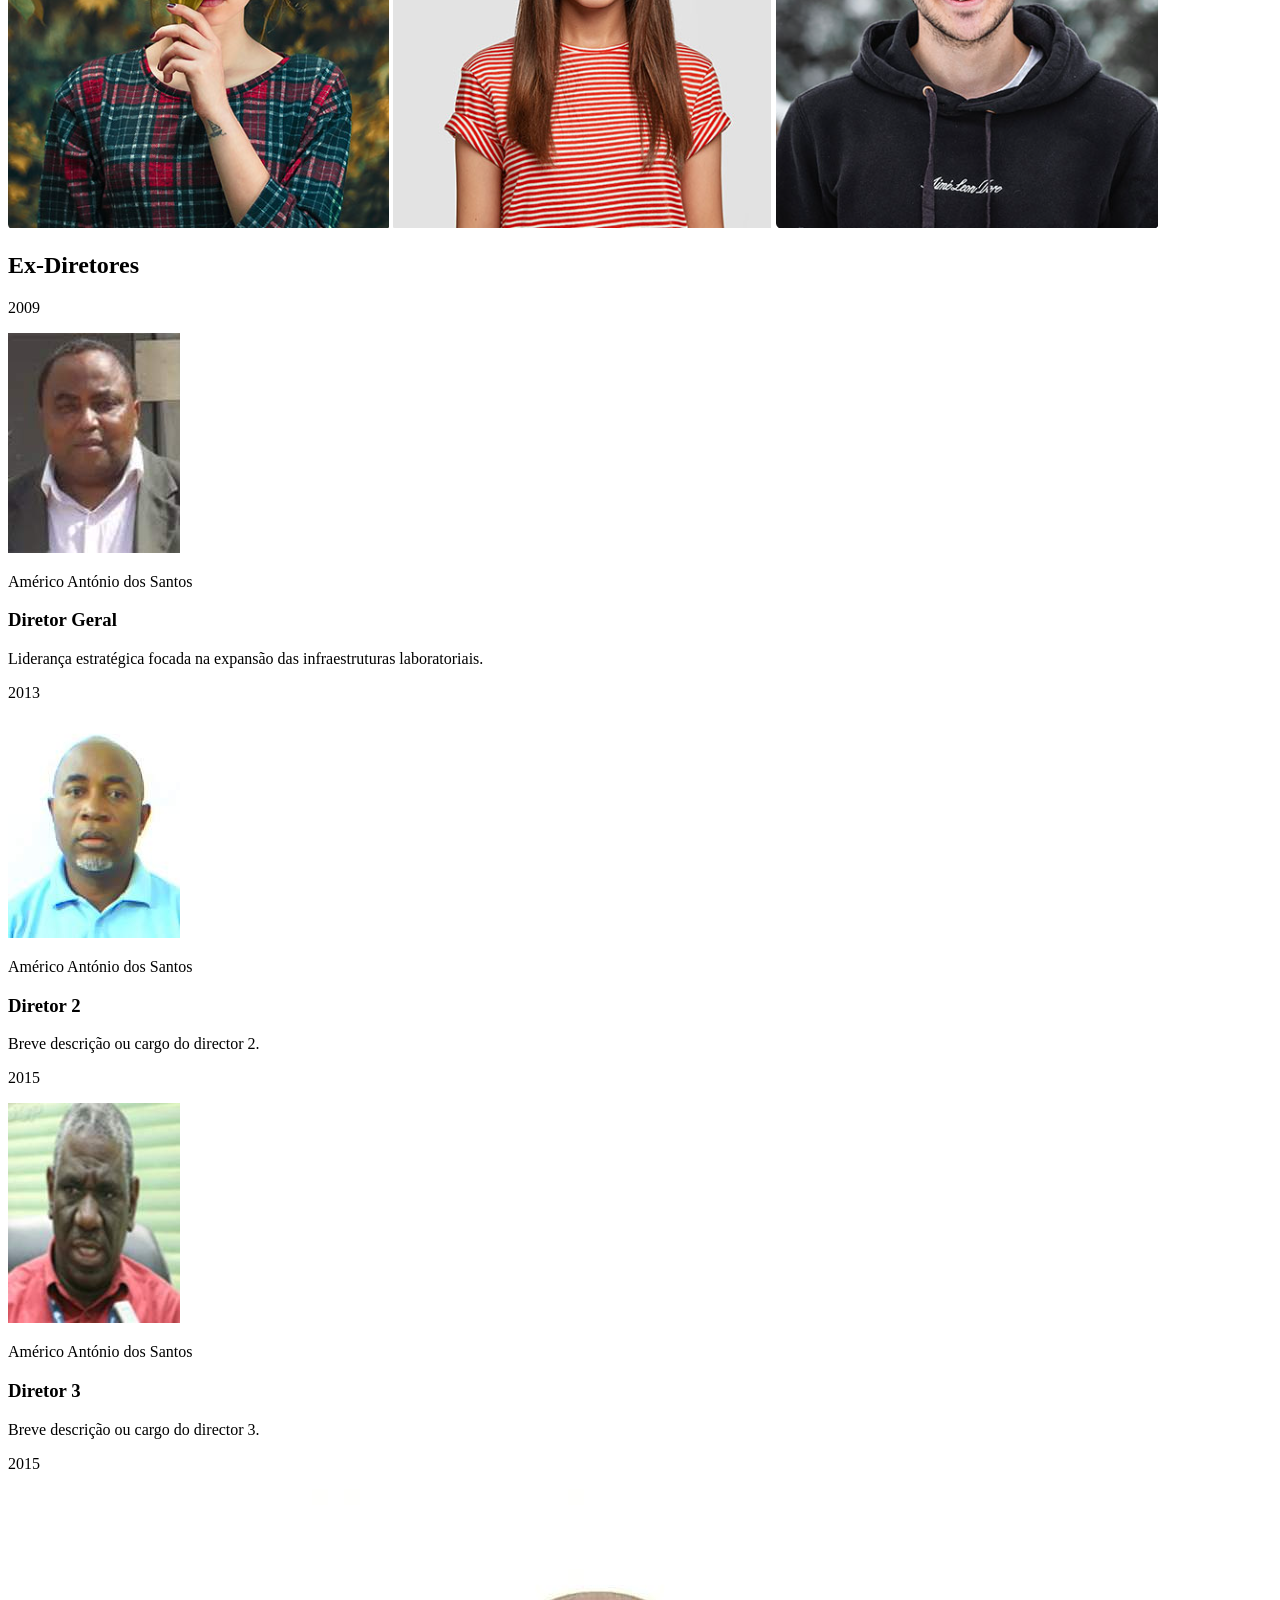
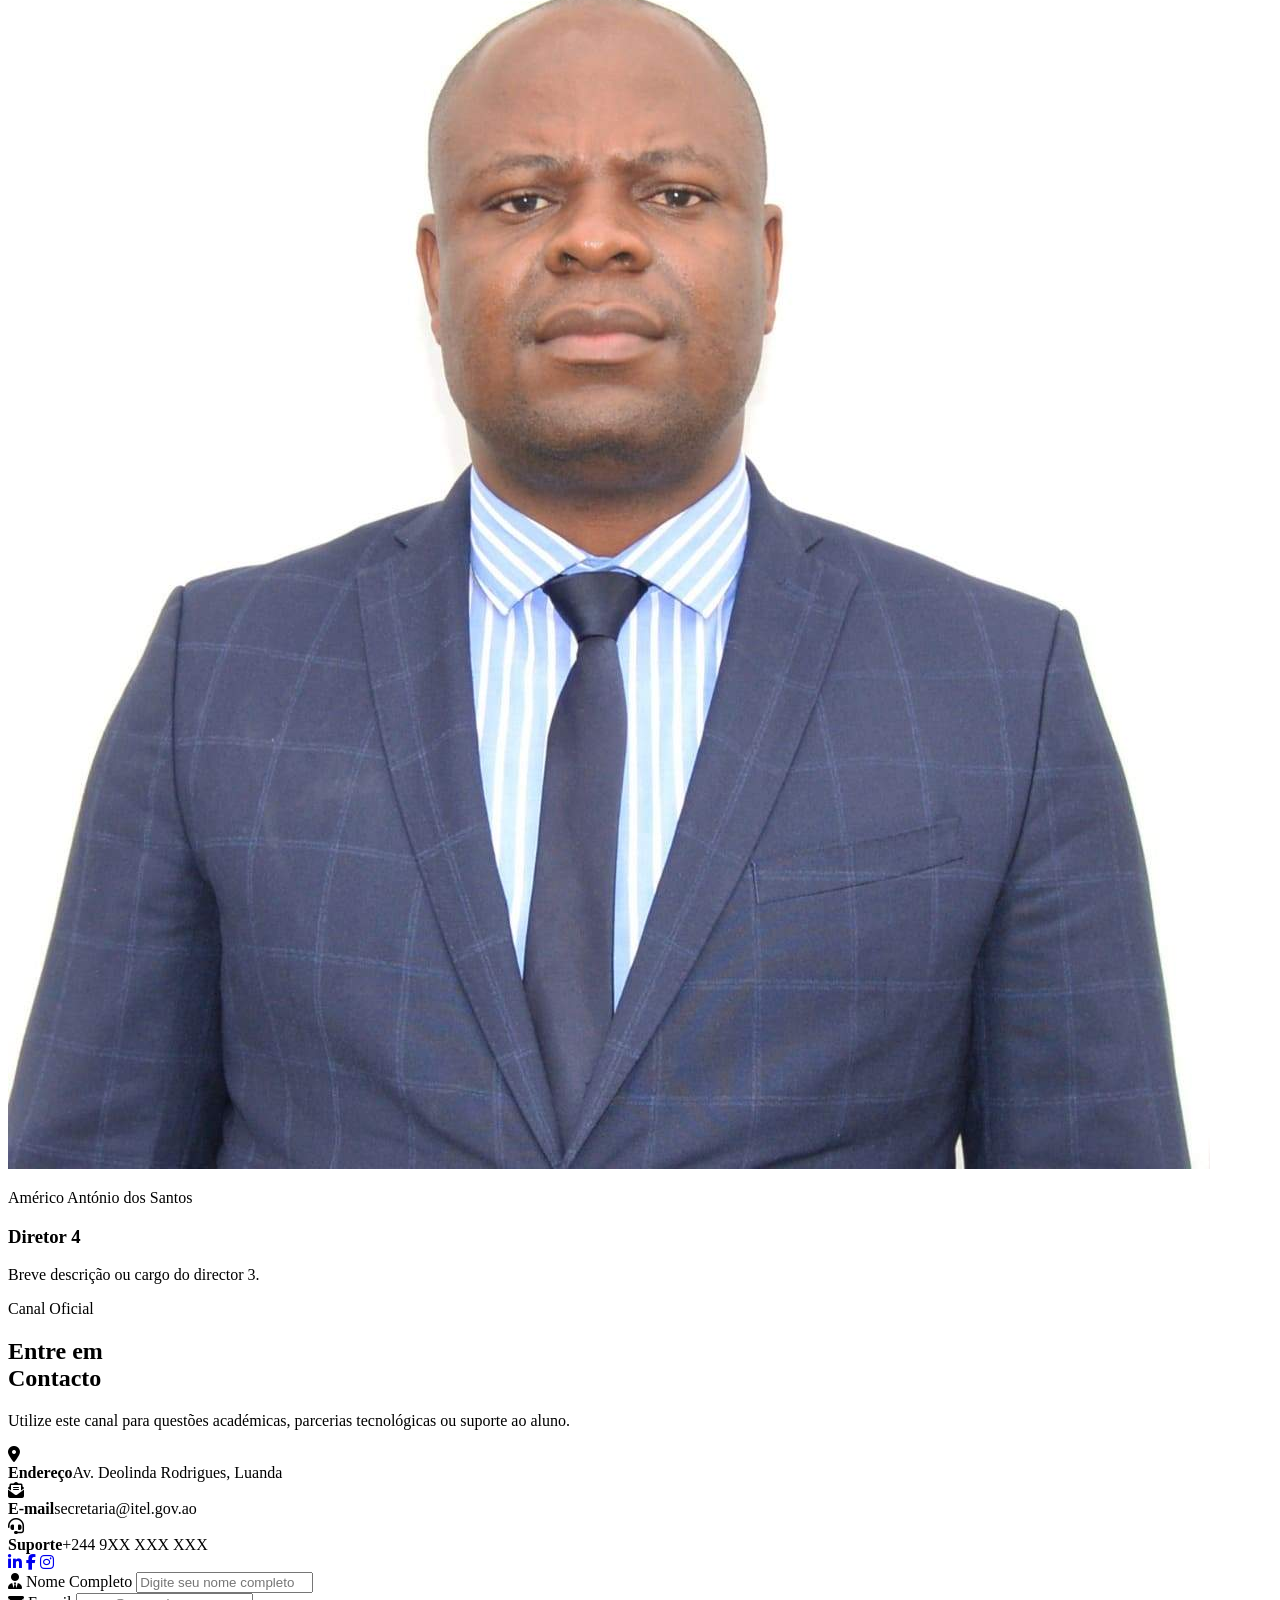
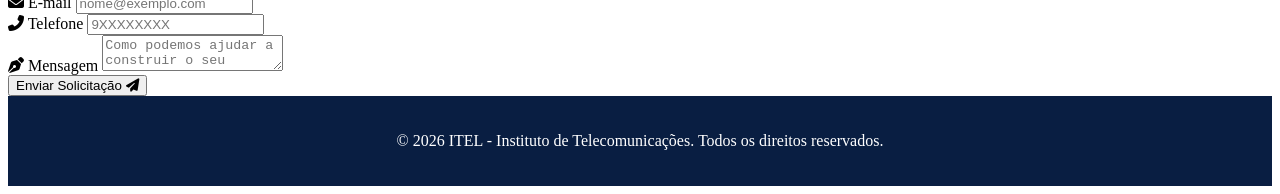
==== commit 8962df06: "Merge branch 'main' of https://github.com/Gabi-maker12345/Proposta-site-do-ITEL-Gabriel-Alberto" ====
--- a/Itel.html
+++ b/Itel.html
@@ -1,5 +1,5 @@
 <!DOCTYPE html>
-<html lang="en">
+<html lang="pt-ao">
 <head>
     <meta charset="UTF-8">
     <meta name="viewport" content="width=device-width, initial-scale=1.0">
@@ -9,9 +9,10 @@
 </head>
 <body>
     <div class="loader"></div>
+
     <header id="head">
         <nav id="navbar">
-            <div >
+            <div>
                 <img id="navimg" src="Imagens/logo.png" alt="Logo Itel">
             </div>
             
@@ -30,160 +31,95 @@
 
             <div id="navbutton">
                 <button><a href="Login/login.html">Inscrição</a></button>
+                <button><a href="Login/login.html">Inscrição</a></button>
             </div>
         </nav>
+
         <div id="head-content">
             <div class="container">
-
                 <div id="head-Information">
-                    
                     <h1>Não espere pelo futuro, construa-o no viveiro onde os gigantes das TICs em Angola ganham asas.</h1>
-                    <p>Lorem ipsum dolor, sit amet consectetur adipisicing elit. Voluptatum molestias sequi vel dolorem reiciendis omnis, corrupti odio rerum natus eaque beatae aliquam voluptate, dolores est error ab porro officia cum.</p>
-                </div >
-                    
+                    <p>Referência nacional na formação técnica e tecnológica. O ITEL prepara profissionais capacitados para enfrentar os desafios da revolução digital global.</p>
+                </div>
                 <div id="head-img">
-                    <img src="Imagens/home-font.png" alt="">
-                </div>
-
+                    <img src="Imagens/home-font.png" alt="Inovação Tecnológica">
+                </div>
             </div>
         </div>
     </header>
 
     <section id="cursos" class="sections">
-
         <h2>NOSSOS CURSOS</h2>
-
         <div class="container">
             <div class="curso-card">
-                <img src="Imagens/informatica.jpg" alt="">
-                <h3>Cursos técnico de Informática</h3>
-                <p>Lorem ipsum dolor sit amet, consectetur adipiscing elit. Sed do eiusmod tempor incididunt ut labore et dolore magna aliqua.</p>
+                <img src="Imagens/informatica.jpg" alt="Informática">
+                <h3>Técnico de Informática</h3>
+                <p>Domine o desenvolvimento de software, gestão de redes e sistemas computacionais avançados.</p>
                 <button>Saiba Mais</button>
             </div>
 
             <div class="curso-card">
-                <img src="Imagens/electronica.png" alt="">
-                <h3>Cursos técnico de Eletrónicas</h3>
-                <p>Lorem ipsum dolor sit amet, consectetur adipiscing elit. Sed do eiusmod tempor incididunt ut labore et dolore magna aliqua.</p>
+                <img src="Imagens/electronica.png" alt="Eletrónica">
+                <h3>Técnico de Eletrónica</h3>
+                <p>Especialização em sistemas eletrónicos, manutenção de equipamentos e automação industrial.</p>
                 <button>Saiba Mais</button>
             </div>
 
             <div class="curso-card">
-                <img src="Imagens/multimedia.png" alt="">
-                <h3>Cursos técnico de Multimédia</h3>
-                <p>Lorem ipsum dolor sit amet, consectetur adipiscing elit. Sed do eiusmod tempor incididunt ut labore et dolore magna aliqua.</p>
+                <img src="Imagens/multimedia.png" alt="Multimédia">
+                <h3>Técnico de Multimédia</h3>
+                <p>Criação de conteúdos digitais, design gráfico, edição de vídeo e comunicação visual.</p>
                 <button>Saiba Mais</button>
             </div>
         </div>
-
     </section>
 
     <section id="parceiros" class="sections">
-        <h2>Nossos Parceiros</h2>
-
+        <h2>NOSSOS PARCEIROS</h2>
         <div class="container-logos">
-            <div class="parceiro-card">
-                <img src="Imagens/cisco.png" alt="">
-            </div>
-
-            <div class="parceiro-card">
-                <img src="Imagens/huawei.png" alt="">
-            </div>
-
-            <div class="parceiro-card">
-                <img src="Imagens/ggpen.png" alt="">
-            </div>
-
-            <div class="parceiro-card">
-                <img src="Imagens/oneway.png" alt="">
-            </div>
-            <div class="parceiro-card">
-                <img src="Imagens/polibenguela.png" alt="">
-            </div>
-        </div>
-    </section>
-
-    <section id="notices" class="sections">
-        <h2 style="color: white;">Notícias</h2>
-
-        <div class="container">
-            <div class="notice-card">
-                <h3>Notícia 1</h3>
-                <p>Lorem ipsum dolor sit amet consectetur, adipisicing elit. Consequuntur veniam, porro aliquid sapiente optio deserunt? Saepe, excepturi dolor quos exercitationem cupiditate ea reiciendis provident tempore cum, ipsam, nobis nisi fugiat.</p>
-                <button>Leia Mais</button>
-            </div>
-
-            <div class="notice-card">
-                <h3>Notícia 2</h3>
-                <p>Lorem ipsum dolor sit amet consectetur adipisicing elit. Vel dolore est ab, placeat in, fugiat corporis incidunt ipsam, hic eaque accusamus exercitationem optio molestias voluptas atque quia temporibus illum sit.</p>
-                <button>Leia Mais</button>
-            </div>
-
-            <div class="notice-card">
-                <h3>Notícia 3</h3>
-                <p>Lorem ipsum dolor sit amet consectetur adipisicing elit. Velit, debitis. Vitae, sit! Inventore veniam voluptatibus velit libero accusantium! Quod quia aperiam reiciendis cum reprehenderit, omnis repudiandae facilis eius a esse.</p>
-                <button>Leia Mais</button>
-            </div>
+            <div class="parceiro-card"><img src="Imagens/cisco.png" alt="Cisco"></div>
+            <div class="parceiro-card"><img src="Imagens/huawei.png" alt="Huawei"></div>
+            <div class="parceiro-card"><img src="Imagens/ggpen.png" alt="GGPEN"></div>
+            <div class="parceiro-card"><img src="Imagens/oneway.png" alt="Oneway"></div>
+            <div class="parceiro-card"><img src="Imagens/polibenguela.png" alt="Polibenguela"></div>
+        </div>
     </section>
 
     <section id="atividades" class="sections">
-        <h2>Atividades</h2>
-
+        <h2>ATIVIDADES</h2>
         <div class="container">
             <div class="atividade-card">
-                <img src="Imagens/blog-1.jpg" alt="">
-                <h3>Atividade 1</h3>
-                <p>Lorem ipsum dolor sit amet consectetur adipisicing elit. Velit, debitis. Vitae, sit! Inventore veniam voluptatibus velit libero accusantium! Quod quia aperiam reiciendis cum reprehenderit, omnis repudiandae facilis eius a esse.</p>
+                <img src="Imagens/blog-1.jpg" alt="Hackathon">
+                <h3>Hackathon Interno</h3>
+                <p>Competição de programação para resolução de problemas reais da comunidade.</p>
                 <button>Participe!!</button>
             </div>
-
             <div class="atividade-card">
-                <img src="Imagens/blog-2.jpg" alt="">
-                <h3>Atividade 2</h3>
-                <p>Lorem ipsum dolor sit amet consectetur adipisicing elit. Velit, debitis. Vitae, sit! Inventore veniam voluptatibus velit libero accusantium! Quod quia aperiam reiciendis cum reprehenderit, omnis repudiandae facilis eius a esse.</p>
+                <img src="Imagens/blog-2.jpg" alt="Workshop">
+                <h3>Workshop de Robótica</h3>
+                <p>Construção de protótipos autónomos utilizando tecnologia Arduino e sensores.</p>
                 <button>Participe!!</button>
             </div> 
-        </div>
-        <div class="container">
             <div class="atividade-card">
-                <img src="Imagens/blog-3.jpg" alt="">
-                    <h3>Atividade 3</h3>
-                    <p>Lorem ipsum dolor sit amet consectetur adipisicing elit. Velit, debitis. Vitae, sit! Inventore veniam voluptatibus velit libero accusantium! Quod quia aperiam reiciendis cum reprehenderit, omnis repudiandae facilis eius a esse.</p>
-                    <button>Participe!!</button>
-                </div>    
-        </div>
-    </section>
-
-    <section id="galeria" class="sections">
-        <h2>Galeria</h2>
-
+                <img src="Imagens/blog-3.jpg" alt="Seminário">
+                <h3>Seminário de TICs</h3>
+                <p>Debate sobre o impacto da Inteligência Artificial no mercado de trabalho angolano.</p>
+                <button>Participe!!</button>
+            </div> 
+        </div>
+    </section>
+
+    <section id="galeria" class="sections" class="bg-ligtht">
+        <h2>GALERIA</h2>
         <div class="container-galeria">
-            
-                
-                <img src="Imagens/Captura de tela 2026-01-05 073104.png" alt="">
-
-                <img src="Imagens/Captura de tela 2026-01-05 073114.png" alt="">
-
-                <img src="Imagens/Captura de tela 2026-01-05 073051.png" alt="">
+            <img src="Imagens/Captura de tela 2026-01-05 073104.png" alt="Galeria 1">
+            <img src="Imagens/Captura de tela 2026-01-05 073114.png" alt="Galeria 2">
+            <img src="Imagens/Captura de tela 2026-01-05 073051.png" alt="Galeria 3">
         </div>
         <div class="container-galeria">
-            
-                <img src="Imagens/Captura de tela 2026-01-05 073114.png" alt="">
-
-                <img src="Imagens/Captura de tela 2026-01-05 073051.png" alt="">
-
-                <img src="Imagens/Captura de tela 2026-01-05 073104.png" alt="">
-      
-                
-        </div>
-        <div class="container-galeria">
-            
-                
-                <img src="Imagens/Captura de tela 2026-01-05 073104.png" alt="">
-
-                <img src="Imagens/Captura de tela 2026-01-05 073114.png" alt="">
-
-                <img src="Imagens/Captura de tela 2026-01-05 073051.png" alt="">
+            <img src="Imagens/Captura de tela 2026-01-05 073114.png" alt="Galeria 4">
+            <img src="Imagens/Captura de tela 2026-01-05 073051.png" alt="Galeria 5">
+            <img src="Imagens/Captura de tela 2026-01-05 073104.png" alt="Galeria 6">
         </div>
     </section>
 
@@ -194,28 +130,21 @@
             <div class="flip-card">
                 <div class="flip-card-inner">
                     <div class="flip-card-front">
-                         <div class="year">
-                            <p>2009</p>
-                        </div>
+                        <div class="year"><p>2009</p></div>
                         <img src="Imagens/diretor1.jpg" alt="Diretor 1">
-
-                        <div class="Explan">
-                            <p>Américo António dos Santos</p>
-                        </div>
-                    </div>
-                    <div class="flip-card-back">
-                        <h3>Diretor 1</h3>
-                        <p>Breve descrição ou cargo do director 1.</p>
-                    </div>
-                </div>
-            </div>
-
-            <div class="flip-card">
-                <div class="flip-card-inner">
-                    <div class="flip-card-front">
-                         <div class="year">
-                            <p>2013</p>
-                        </div>
+                        <div class="Explan"><p>Américo António dos Santos</p></div>
+                    </div>
+                    <div class="flip-card-back">
+                        <h3>Diretor Geral</h3>
+                        <p>Liderança estratégica focada na expansão das infraestruturas laboratoriais.</p>
+                    </div>
+                </div>
+            </div>
+
+            <div class="flip-card">
+                <div class="flip-card-inner">
+                    <div class="flip-card-front">
+                        <div class="year"><p>2013</p></div>
                         <img src="Imagens/diretor2.jpg" alt="Diretor 2">
                         <div class="Explan">
                             <p>Américo António dos Santos</p>
@@ -266,24 +195,73 @@
         </div>
     </section>
 
-    <section id="contact" class="sections">
-        <h2 style="color: white;">Contacte-nos</h2>
-
-        <div class="container">
-            <form action="" id="contact-form">
-                <div style="display: flex; gap: 20px;">
-                    <div class="input-group">
-                        <input type="text" placeholder="Nome Completo">
-                        <input type="email" placeholder="Email">
-                        <input type="number" placeholder="Número">
-                    </div>
-                    <div class="Message-group">
-                        <textarea placeholder="Mensagem"></textarea>
-                    </div>
-                </div>
-                <button type="submit">Enviar</button>
-            </form>
-        </div>
-    </section>
+    <section id="contact">
+        <div class="contact-card">
+            <div class="contact-info-panel">
+                <div class="info-header">
+                    <span class="tag">Canal Oficial</span>
+                    <h2>Entre em <br>Contacto</h2>
+                    <p>Utilize este canal para questões académicas, parcerias tecnológicas ou suporte ao aluno.</p>
+                </div>
+                <div class="info-list">
+                    <div class="info-item">
+                        <div class="icon-box"><i class="fa-solid fa-location-dot"></i></div>
+                        <div class="text"><strong>Endereço</strong><span>Av. Deolinda Rodrigues, Luanda</span></div>
+                    </div>
+                    <div class="info-item">
+                        <div class="icon-box"><i class="fa-solid fa-envelope-open-text"></i></div>
+                        <div class="text"><strong>E-mail</strong><span>secretaria@itel.gov.ao</span></div>
+                    </div>
+                    <div class="info-item">
+                        <div class="icon-box"><i class="fa-solid fa-headset"></i></div>
+                        <div class="text"><strong>Suporte</strong><span>+244 9XX XXX XXX</span></div>
+                    </div>
+                </div>
+                <div class="social-links">
+                    <a href="#"><i class="fa-brands fa-linkedin-in"></i></a>
+                    <a href="#"><i class="fa-brands fa-facebook-f"></i></a>
+                    <a href="#"><i class="fa-brands fa-instagram"></i></a>
+                </div>
+            </div>
+
+            <div class="contact-form-panel">
+                <form id="contact-form">
+                    <div class="input-container">
+                        <label><i class="fa-solid fa-user-tie"></i> Nome Completo</label>
+                        <input type="text" placeholder="Digite seu nome completo" required>
+                    </div>
+                    <div class="grid-inputs">
+                        <div class="input-container">
+                            <label><i class="fa-solid fa-envelope"></i> E-mail</label>
+                            <input type="email" placeholder="nome@exemplo.com" required>
+                        </div>
+                        <div class="input-container">
+                            <label><i class="fa-solid fa-phone-flip"></i> Telefone</label>
+                            <input type="number" placeholder="9XXXXXXXX">
+                        </div>
+                    </div>
+                    <div class="input-container">
+                        <label><i class="fa-solid fa-pen-nib"></i> Mensagem</label>
+                        <textarea placeholder="Como podemos ajudar a construir o seu futuro?"></textarea>
+                    </div>
+                    <button type="submit" class="submit-btn">
+                        <span>Enviar Solicitação</span>
+                        <i class="fa-solid fa-paper-plane"></i>
+                    </button>
+                </form>
+            </div>
+        </div>
+    </section>
+
+    <footer style="background: #091e42; color: white; text-align: center; padding: 20px;">
+        <p>&copy; 2026 ITEL - Instituto de Telecomunicações. Todos os direitos reservados.</p>
+    </footer>
+
+    <script>
+        window.addEventListener('load', () => {
+            const loader = document.querySelector('.loader');
+            loader.style.display = 'none';
+        });
+    </script>
 </body>
 </html>
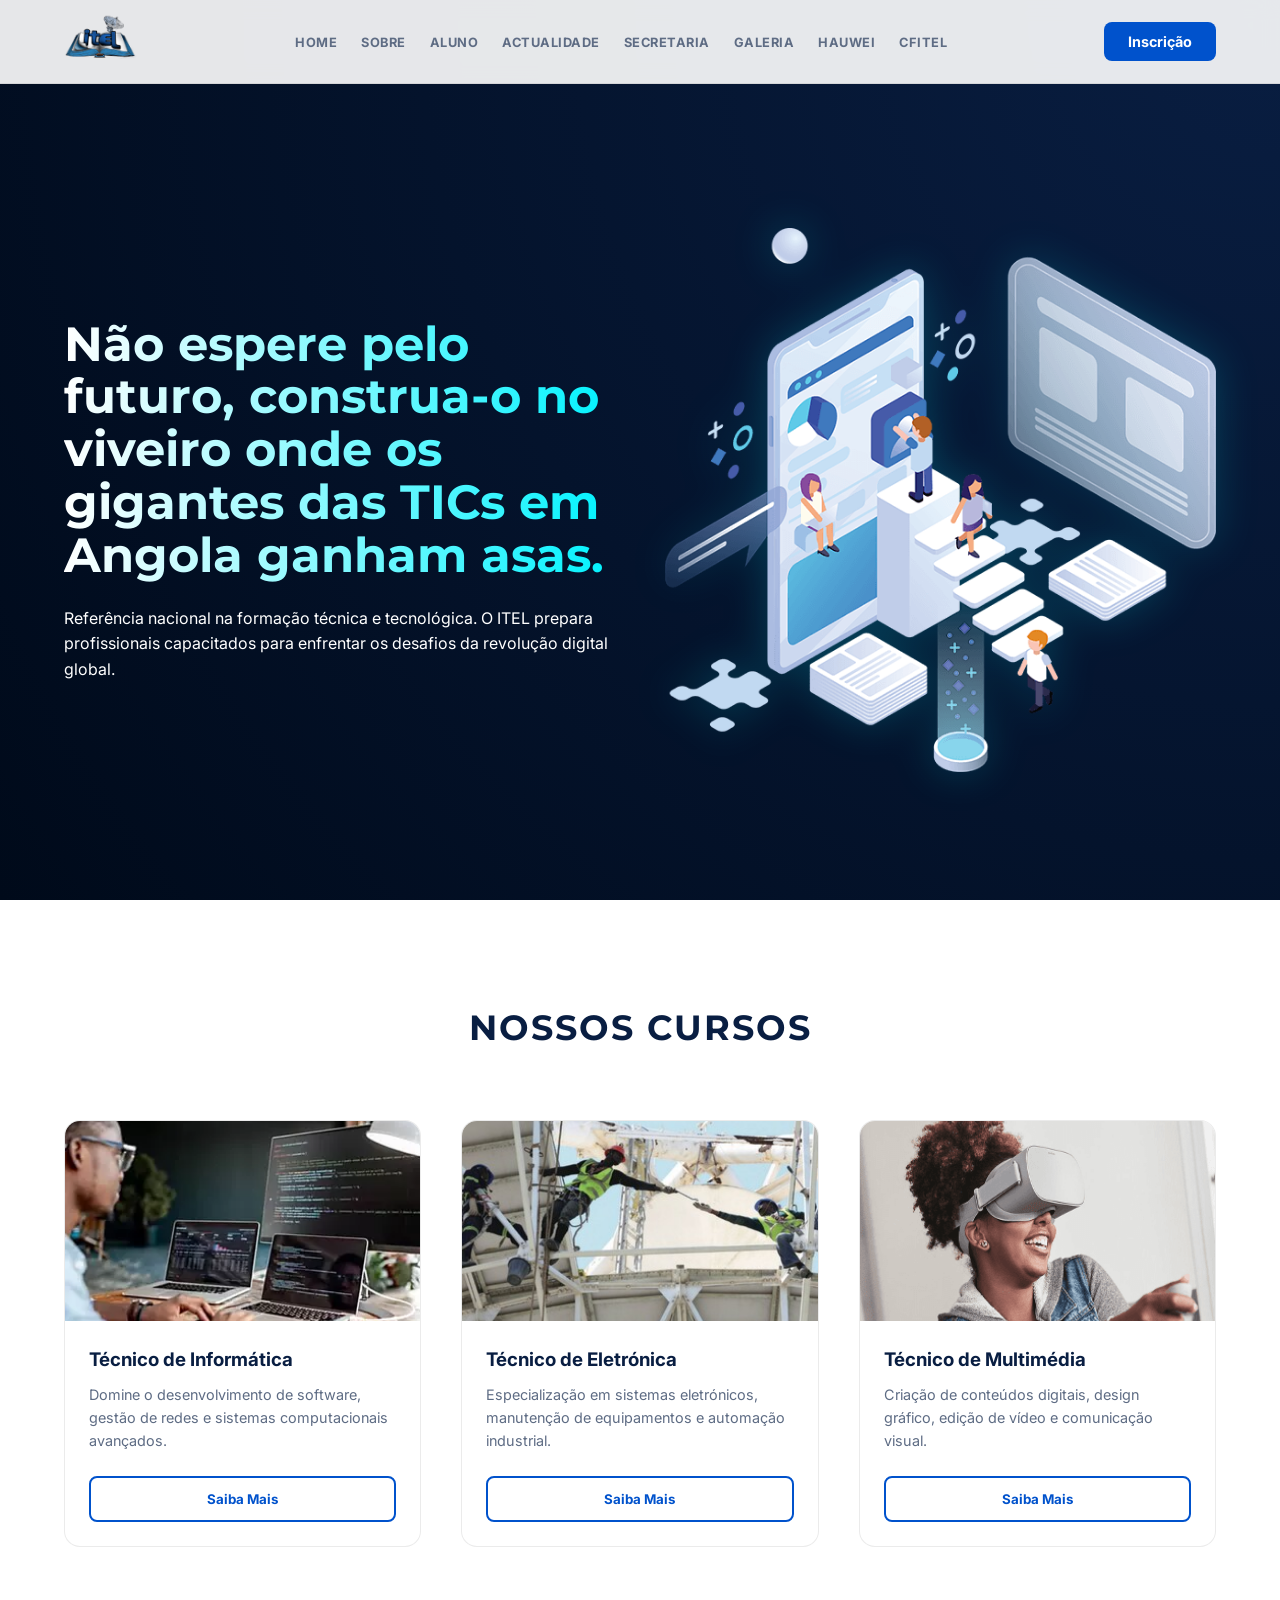
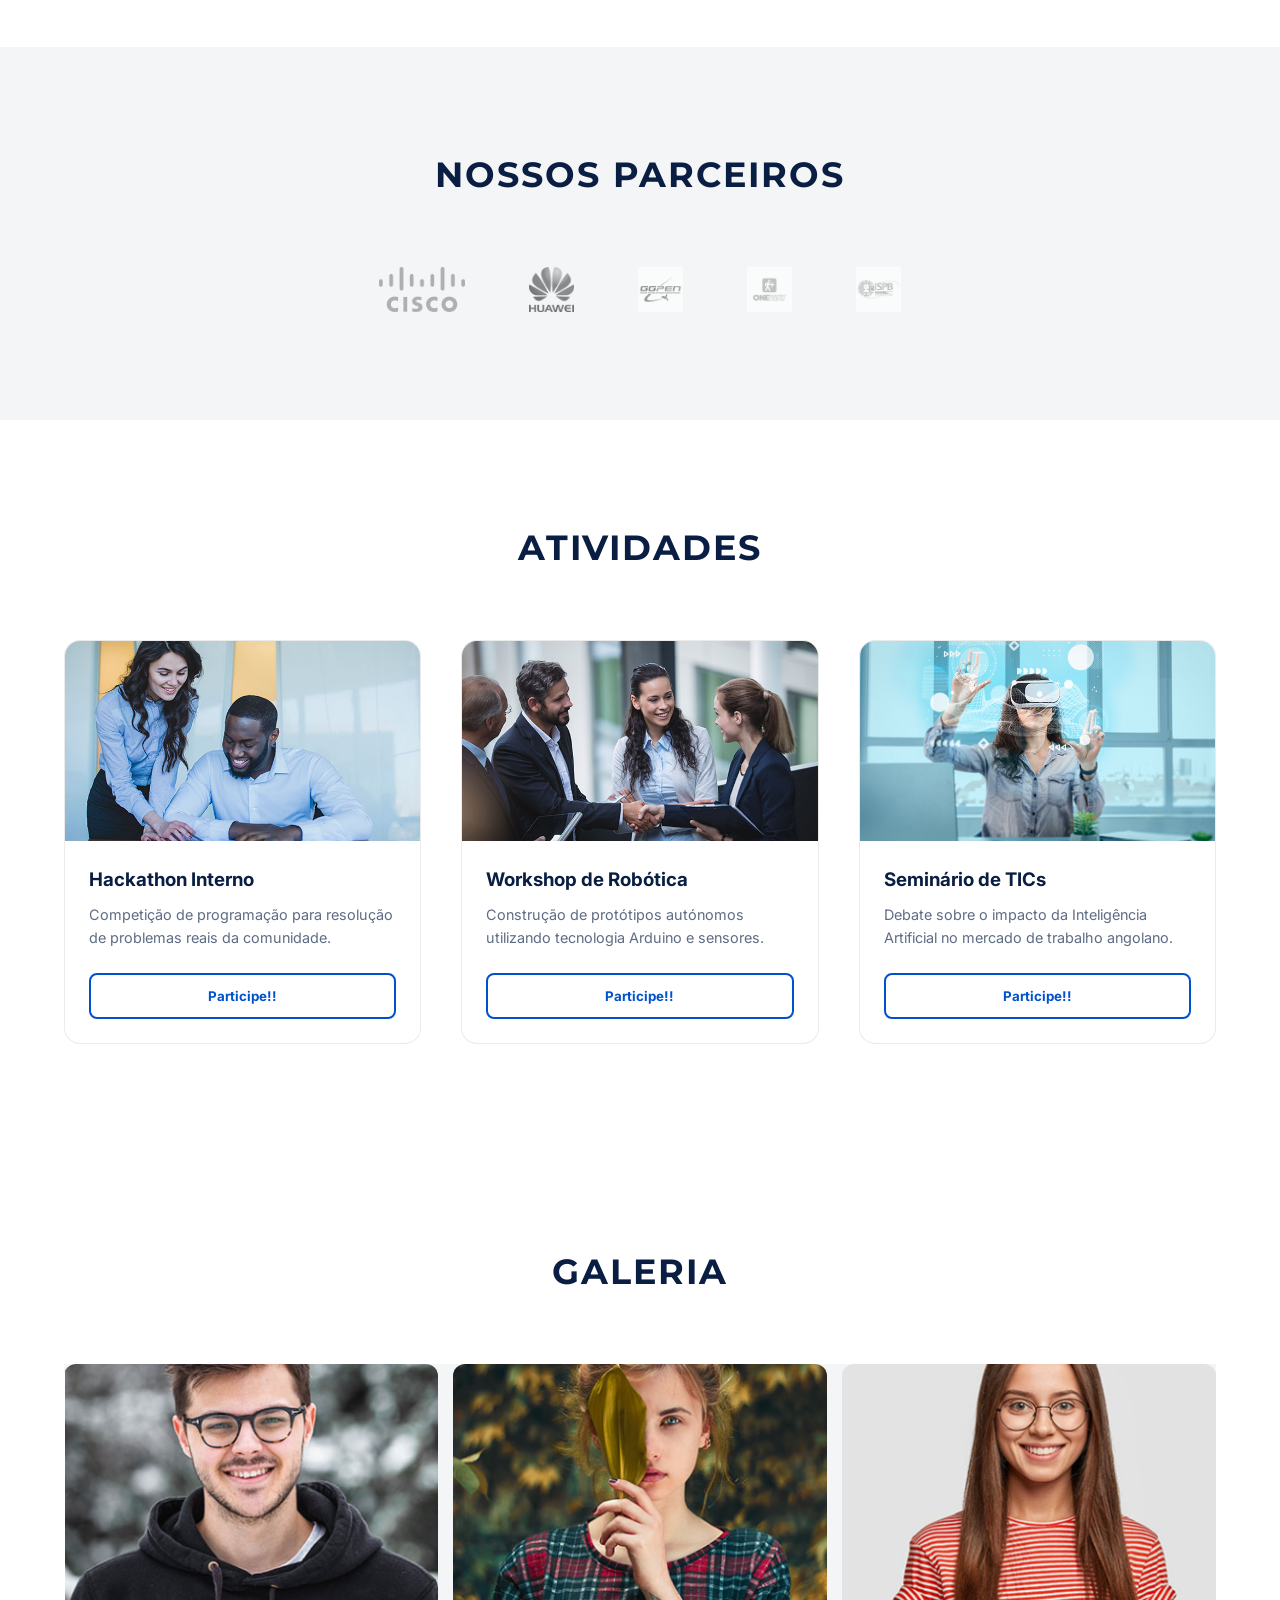
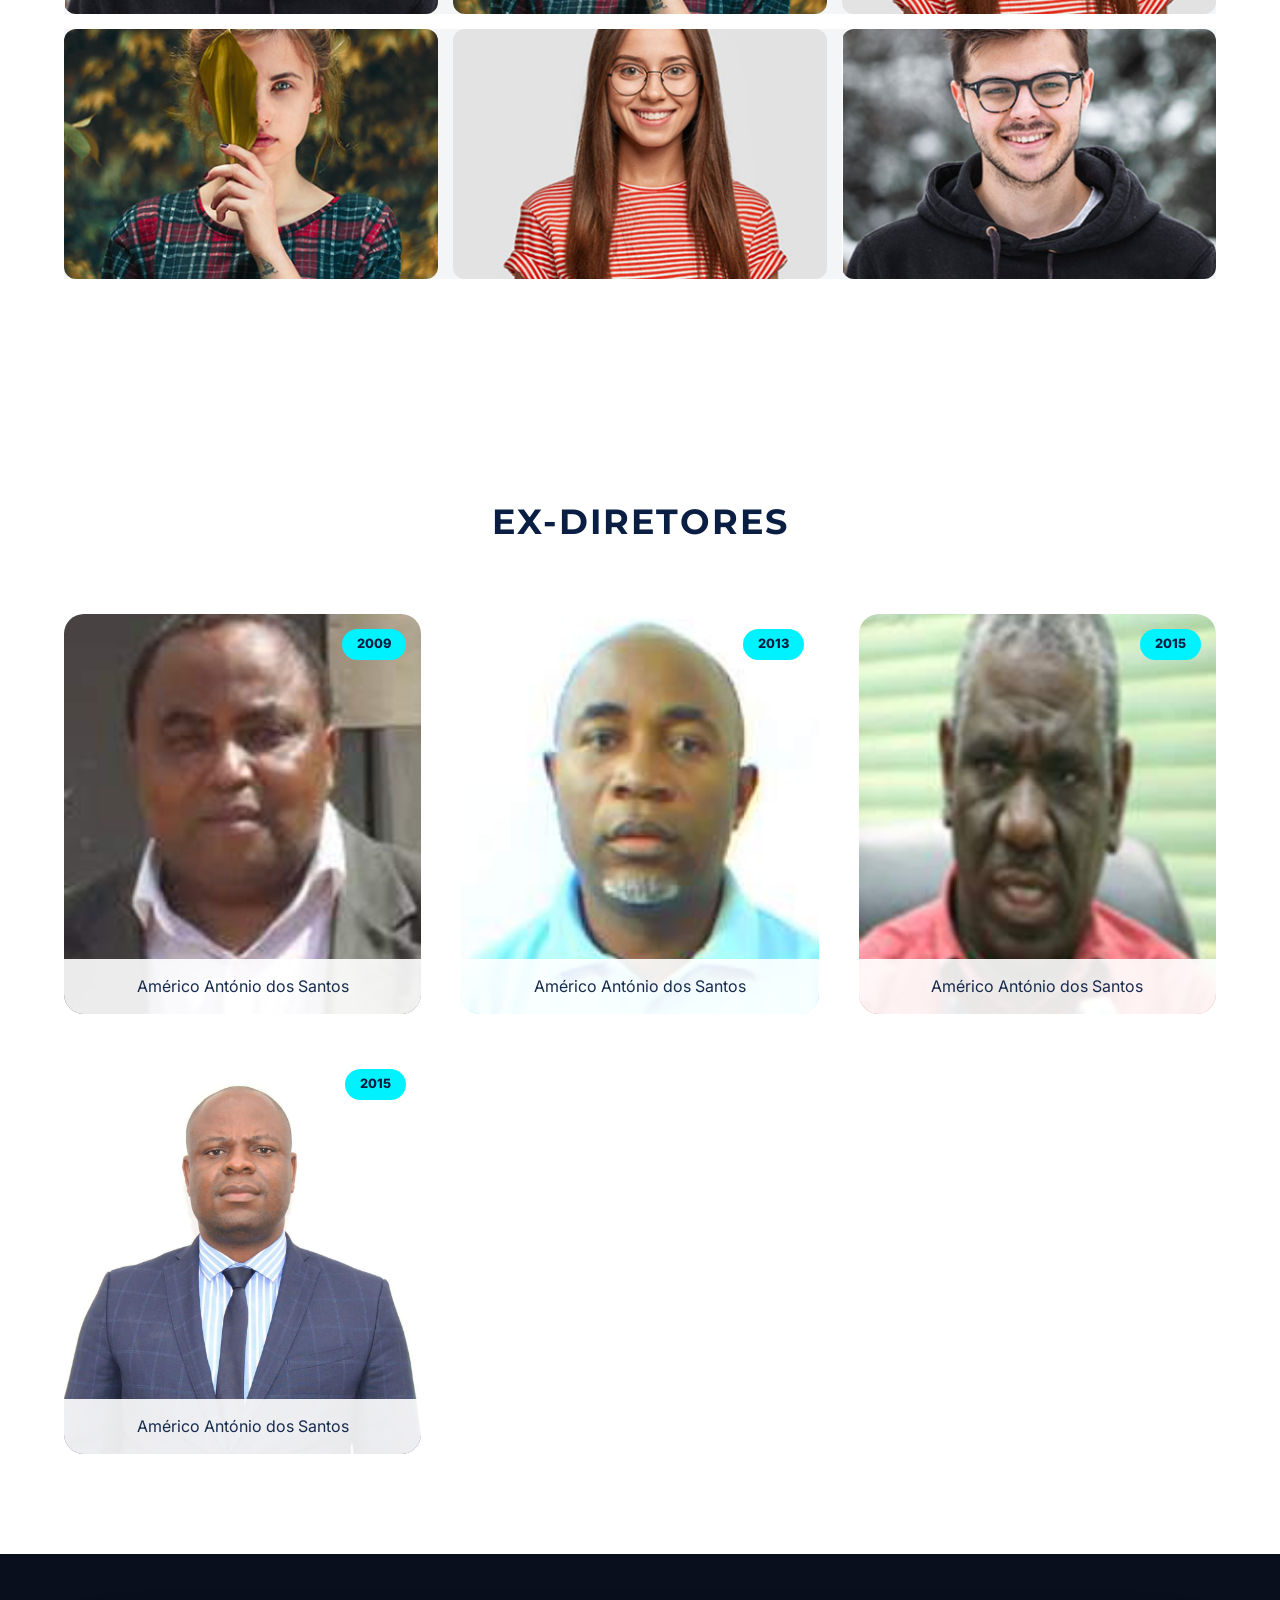
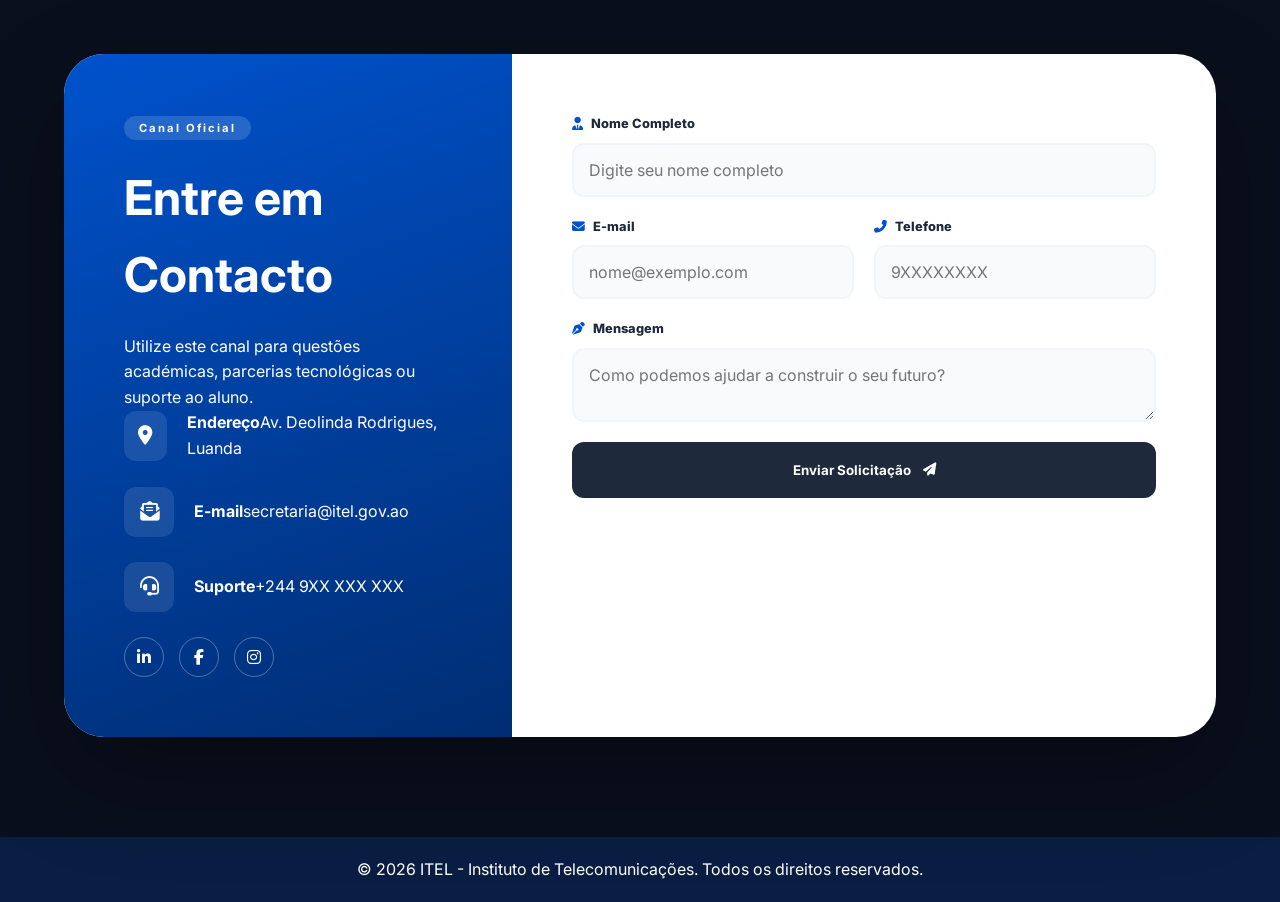
==== commit 5a7fd82f: "alterei os hrefs dos link's Css" ====
--- a/Itel.html
+++ b/Itel.html
@@ -3,7 +3,7 @@
 <head>
     <meta charset="UTF-8">
     <meta name="viewport" content="width=device-width, initial-scale=1.0">
-    <link rel="stylesheet" href="style.css">
+    <link rel="stylesheet" href="itel.css">
     <link rel="stylesheet" href="https://cdnjs.cloudflare.com/ajax/libs/font-awesome/6.5.1/css/all.min.css">
     <title>Itel</title>
 </head>
@@ -31,7 +31,6 @@
 
             <div id="navbutton">
                 <button><a href="Login/login.html">Inscrição</a></button>
-                <button><a href="Login/login.html">Inscrição</a></button>
             </div>
         </nav>
 
--- a/itel.css
+++ b/itel.css
@@ -0,0 +1,342 @@
+@import url('https://fonts.googleapis.com/css2?family=Inter:wght@300;400;500;600;700&family=Montserrat:wght@700;800&display=swap');
+
+:root {
+    --primary: #0052cc;        
+    --primary-hover: #0747a6;
+    --accent: #00f2fe;         
+    --dark: #091e42;           
+    --text-main: #172b4d;      
+    --text-muted: #5e6c84;
+    --light: #f4f5f7;
+    --white: #ffffff;
+    --border: rgba(0, 0, 0, 0.08);
+    --shadow-md: 0 12px 24px rgba(9, 30, 66, 0.08);
+}
+
+* {
+    margin: 0;
+    padding: 0;
+    box-sizing: border-box;
+    font-family: 'Inter', sans-serif;
+}
+
+html {
+    scroll-behavior: smooth;
+}
+
+body {
+    background-color: var(--white);
+    color: var(--text-main);
+    line-height: 1.6;
+    overflow-x: hidden;
+}
+
+/* --- Loader --- */
+.loader {
+    border: 3px solid var(--light);
+    border-top: 3px solid var(--primary);
+    border-radius: 50%;
+    width: 30px;
+    height: 30px;
+    animation: spin 1s linear infinite;
+    position: fixed;
+    top: 20px;
+    right: 20px;
+    z-index: 2000;
+}
+
+@keyframes spin { 0% { transform: rotate(0deg); } 100% { transform: rotate(360deg); } }
+
+/* --- Navbar (Glassmorphism) --- */
+#navbar {
+    display: flex;
+    justify-content: space-between;
+    align-items: center;
+    padding: 0.8rem 5%;
+    background: rgba(255, 255, 255, 0.9);
+    backdrop-filter: blur(10px);
+    border-bottom: 1px solid var(--border);
+    position: fixed;
+    width: 100%;
+    top: 0;
+    z-index: 1000;
+}
+
+#navimg { height: 50px; width: auto; }
+
+#navlinks ul {
+    display: flex;
+    list-style: none;
+    gap: 1.5rem;
+}
+
+#navlinks ul li a {
+    text-decoration: none;
+    color: var(--text-muted);
+    font-size: 0.8rem;
+    font-weight: 700;
+    letter-spacing: 0.5px;
+    transition: color 0.3s;
+}
+
+#navlinks ul li a:hover { color: var(--primary); }
+
+#navbutton button {
+    background: var(--primary);
+    border: none;
+    padding: 0.7rem 1.5rem;
+    border-radius: 8px;
+    transition: all 0.3s;
+}
+
+#navbutton button a {
+    color: var(--white);
+    text-decoration: none;
+    font-weight: 700;
+    font-size: 0.9rem;
+}
+
+#navbutton button:hover {
+    background: var(--primary-hover);
+    transform: translateY(-2px);
+}
+
+/* --- Hero Section --- */
+#head-content {
+    background: radial-gradient(circle at top right, #091e42, #000a1a);
+    min-height: 100vh;
+    display: flex;
+    align-items: center;
+    padding: 100px 5% 0;
+}
+
+#head-content .container {
+    display: flex;
+    justify-content: space-between;
+    align-items: center;
+    max-width: 1200px;
+    margin: 0 auto;
+    gap: 50px;
+}
+
+#head-Information { flex: 1; color: var(--white); }
+
+#head-Information h1 {
+    font-family: 'Montserrat', sans-serif;
+    font-size: 3rem;
+    line-height: 1.1;
+    margin-bottom: 1.5rem;
+    background: linear-gradient(to right, #fff, var(--accent));
+    -webkit-background-clip: text;
+    -webkit-text-fill-color: transparent;
+}
+
+#head-img { flex: 1; display: flex; justify-content: center; }
+#head-img img {
+    max-width: 100%;
+    filter: drop-shadow(0 0 20px rgba(0, 242, 254, 0.2));
+    animation: float 6s ease-in-out infinite;
+}
+
+@keyframes float {
+    0%, 100% { transform: translateY(0); }
+    50% { transform: translateY(-20px); }
+}
+
+/* --- Seções Gerais --- */
+.sections {
+    padding: 100px 5%;
+    max-width: 1300px;
+    margin: 0 auto;
+}
+
+.sections h2 {
+    text-align: center;
+    font-family: 'Montserrat', sans-serif;
+    font-size: 2.2rem;
+    color: var(--dark);
+    margin-bottom: 4rem;
+    text-transform: uppercase;
+    letter-spacing: 2px;
+}
+
+/* --- Grid de Cards --- */
+.container {
+    display: grid;
+    grid-template-columns: repeat(auto-fit, minmax(300px, 1fr));
+    gap: 2.5rem;
+    width: 100%;
+}
+
+.curso-card, .atividade-card {
+    background: var(--white);
+    border-radius: 16px;
+    border: 1px solid var(--border);
+    overflow: hidden;
+    transition: all 0.4s cubic-bezier(0.175, 0.885, 0.32, 1.275);
+    display: flex;
+    flex-direction: column;
+}
+
+.curso-card:hover, .atividade-card:hover {
+    transform: translateY(-12px);
+    box-shadow: 0 20px 40px rgba(0,0,0,0.1);
+}
+
+.curso-card img, .atividade-card img {
+    width: 100%;
+    height: 200px;
+    object-fit: cover;
+}
+
+.curso-card h3, .atividade-card h3 { padding: 1.5rem 1.5rem 0.5rem; color: var(--dark); }
+.curso-card p, .atividade-card p { padding: 0 1.5rem; color: var(--text-muted); font-size: 0.9rem; flex-grow: 1; }
+
+.curso-card button, .atividade-card button {
+    margin: 1.5rem;
+    padding: 0.8rem;
+    background: transparent;
+    border: 2px solid var(--primary);
+    color: var(--primary);
+    font-weight: 700;
+    border-radius: 8px;
+    cursor: pointer;
+    transition: all 0.3s;
+}
+
+.curso-card button:hover, .atividade-card button:hover {
+    background: var(--primary);
+    color: white;
+}
+
+/* --- Parceiros --- */
+#parceiros { background-color: var(--light); max-width: 100%; }
+.container-logos {
+    display: flex;
+    flex-wrap: wrap;
+    justify-content: center;
+    gap: 4rem;
+    align-items: center;
+}
+.parceiro-card img { height: 45px; filter: grayscale(1); opacity: 0.6; transition: 0.3s; }
+.parceiro-card img:hover { filter: grayscale(0); opacity: 1; transform: scale(1.1); }
+
+/* --- Galeria --- */
+.container-galeria {
+    display: grid;
+    grid-template-columns: repeat(3, 1fr);
+    gap: 15px;
+    margin-bottom: 15px;
+    background-color: var(--light);
+
+}
+.container-galeria img {
+    width: 100%;
+    height: 250px;
+    object-fit: cover;
+    border-radius: 12px;
+    transition: 0.4s;
+}
+.container-galeria img:hover { transform: scale(1.02); filter: brightness(1.1); }
+
+/* --- Diretores (Flip Cards) --- */
+.flip-card { height: 400px; perspective: 1000px; }
+.flip-card-inner {
+    position: relative;
+    width: 100%;
+    height: 100%;
+    transition: transform 0.8s;
+    transform-style: preserve-3d;
+}
+.flip-card:hover .flip-card-inner { transform: rotateY(180deg); }
+.flip-card-front, .flip-card-back {
+    position: absolute;
+    width: 100%;
+    height: 100%;
+    backface-visibility: hidden;
+    border-radius: 20px;
+    overflow: hidden;
+}
+.flip-card-front img { width: 100%; height: 100%; object-fit: cover; }
+.flip-card-back {
+    background: var(--primary);
+    color: white;
+    transform: rotateY(180deg);
+    display: flex;
+    flex-direction: column;
+    justify-content: center;
+    padding: 2rem;
+    text-align: center;
+}
+.year {
+    position: absolute;
+    top: 15px;
+    right: 15px;
+    background: var(--accent);
+    color: var(--dark);
+    padding: 5px 15px;
+    border-radius: 20px;
+    font-weight: 800;
+    font-size: 0.8rem;
+}
+.Explan {
+    position: absolute;
+    bottom: 0;
+    width: 100%;
+    background: rgba(255,255,255,0.9);
+    padding: 15px;
+    text-align: center;
+}
+
+/* --- Novo Contact Form Profissional --- */
+#contact {
+    background: #0a0f1d;
+    padding: 100px 5%;
+    display: flex;
+    justify-content: center;
+}
+.contact-card {
+    display: flex;
+    width: 100%;
+    max-width: 1200px;
+    background: #fff;
+    border-radius: 40px;
+    overflow: hidden;
+    box-shadow: 0 40px 100px rgba(0,0,0,0.3);
+}
+.contact-info-panel {
+    flex: 1;
+    background: linear-gradient(160deg, #0052cc 0%, #002d72 100%);
+    padding: 60px;
+    color: white;
+    display: flex;
+    flex-direction: column;
+    justify-content: space-between;
+}
+.tag { background: rgba(255,255,255,0.15); padding: 5px 15px; border-radius: 20px; font-size: 0.7rem; font-weight: 700; letter-spacing: 2px; }
+.contact-info-panel h2 { font-size: 3rem; margin: 20px 0; color: white; }
+.info-item { display: flex; align-items: center; gap: 20px; margin-bottom: 25px; }
+.icon-box { width: 50px; height: 50px; background: rgba(255,255,255,0.1); border-radius: 12px; display: flex; justify-content: center; align-items: center; font-size: 1.2rem; }
+.social-links { display: flex; gap: 15px; }
+.social-links a { color: white; border: 1px solid rgba(255,255,255,0.3); width: 40px; height: 40px; border-radius: 50%; display: flex; justify-content: center; align-items: center; text-decoration: none; transition: 0.3s; }
+.social-links a:hover { background: white; color: var(--primary); }
+
+.contact-form-panel { flex: 1.4; padding: 60px; }
+.input-container { margin-bottom: 20px; display: flex; flex-direction: column; }
+.input-container label { font-size: 0.8rem; font-weight: 800; color: #1e293b; margin-bottom: 8px; display: flex; align-items: center; gap: 8px; }
+.input-container label i { color: var(--primary); }
+.input-container input, .input-container textarea { padding: 15px; border: 2px solid #f1f5f9; border-radius: 12px; background: #f8fafc; font-size: 1rem; transition: 0.3s; }
+.input-container input:focus, .input-container textarea:focus { outline: none; border-color: var(--primary); background: white; }
+.grid-inputs { display: grid; grid-template-columns: 1fr 1fr; gap: 20px; }
+.submit-btn { width: 100%; padding: 20px; background: #1e293b; color: white; border: none; border-radius: 12px; font-weight: 700; display: flex; justify-content: center; align-items: center; gap: 12px; cursor: pointer; transition: 0.4s; }
+.submit-btn:hover { background: var(--primary); transform: translateY(-5px); box-shadow: 0 10px 20px rgba(0,82,204,0.2); }
+
+/* --- Responsividade --- */
+@media (max-width: 992px) {
+    #navlinks { display: none; }
+    .contact-card { flex-direction: column; }
+    .grid-inputs { grid-template-columns: 1fr; }
+    #head-content .container { flex-direction: column; text-align: center; }
+    #head-Information h1 { font-size: 2.2rem; }
+    .container-galeria { grid-template-columns: 1fr; }
+}
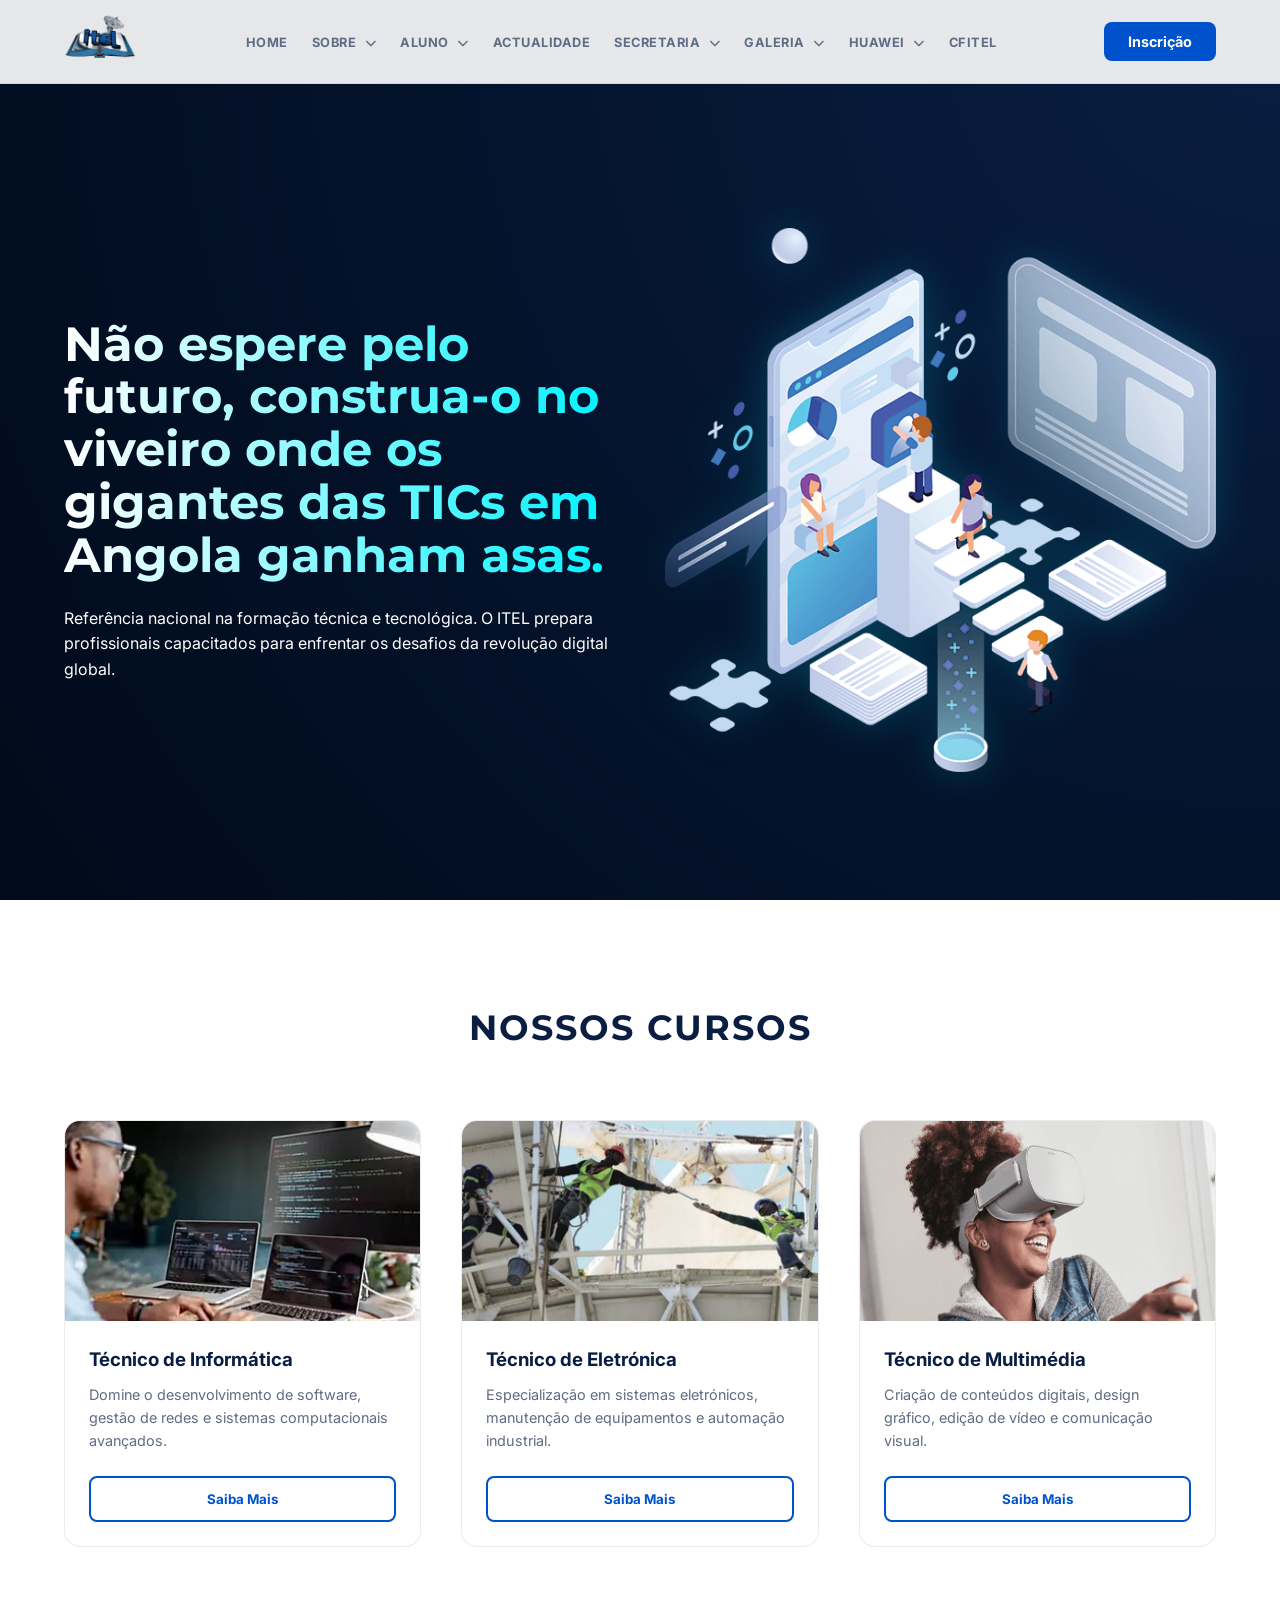
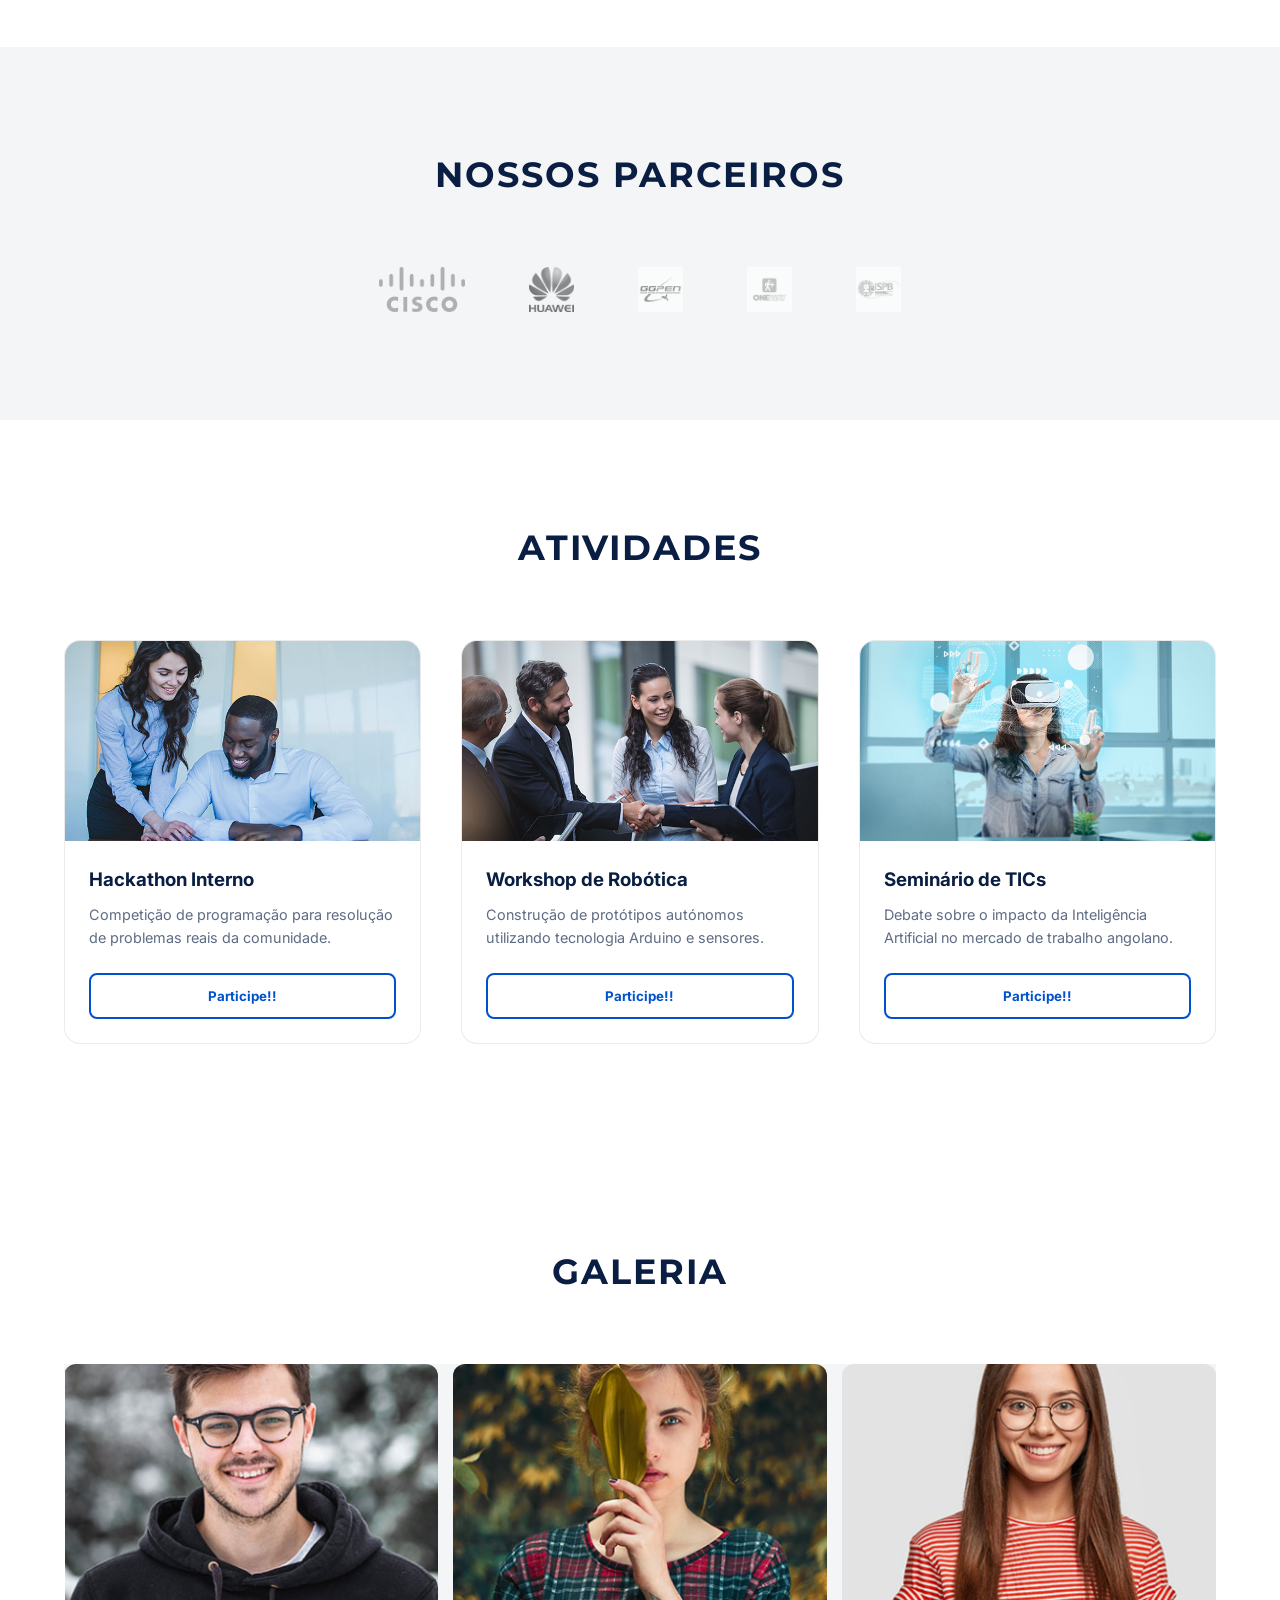
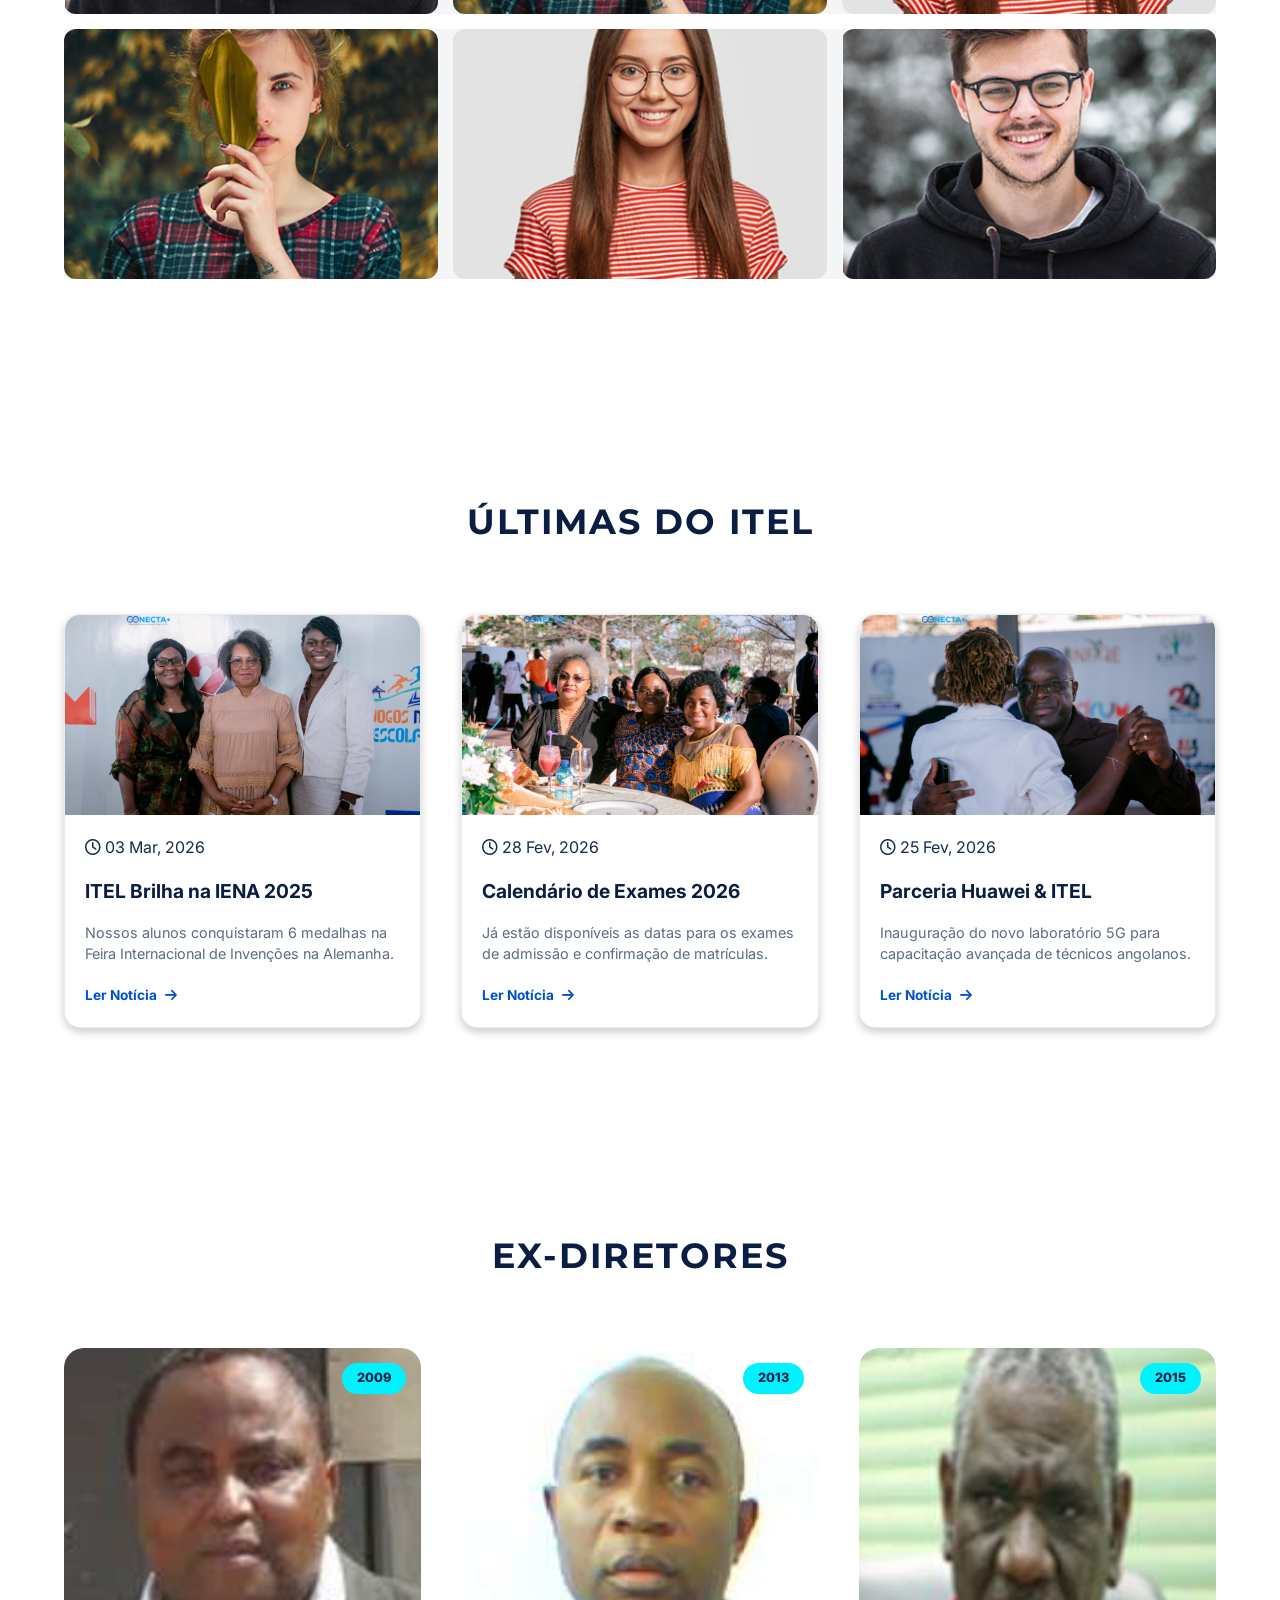
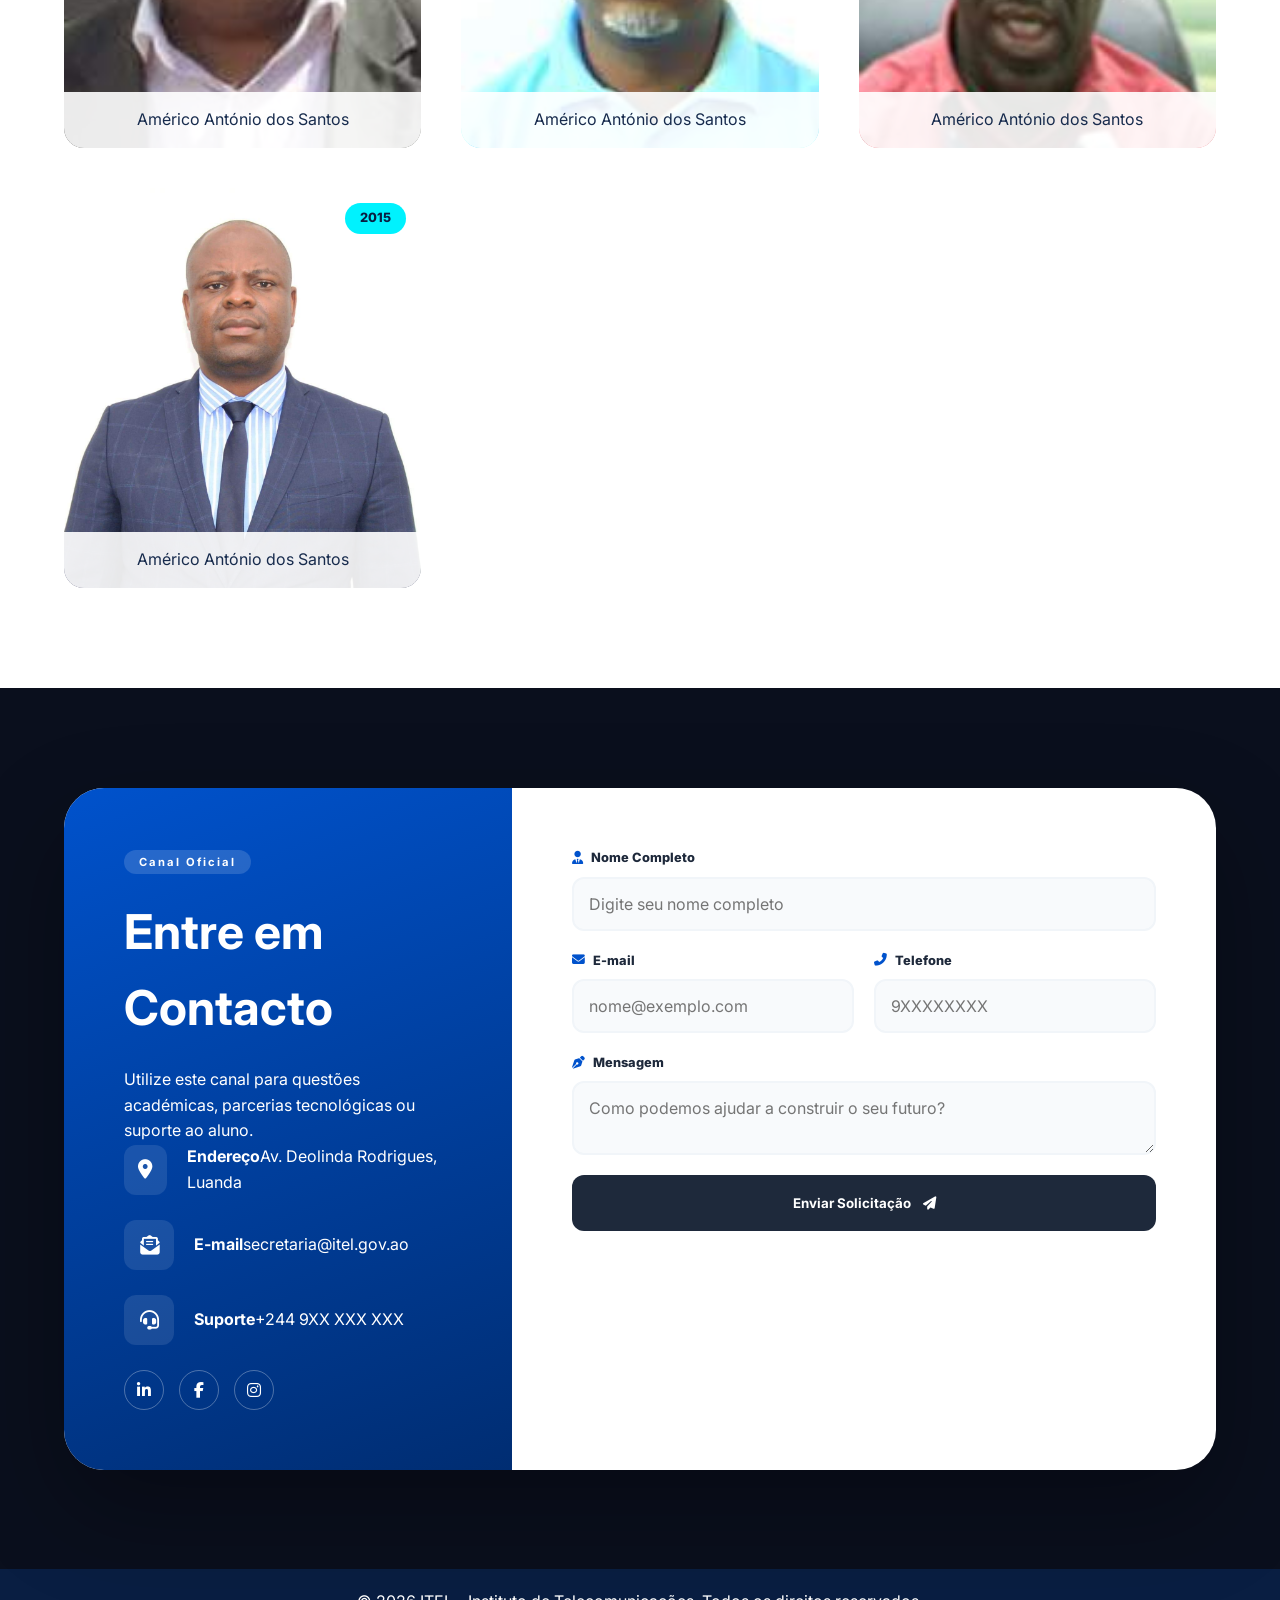
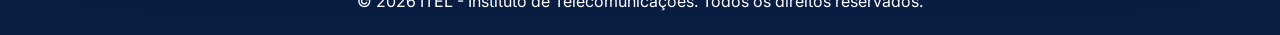
==== commit f9d71472: "Alguns ajustes no site" ====
--- a/Itel.html
+++ b/Itel.html
@@ -5,6 +5,7 @@
     <meta name="viewport" content="width=device-width, initial-scale=1.0">
     <link rel="stylesheet" href="itel.css">
     <link rel="stylesheet" href="https://cdnjs.cloudflare.com/ajax/libs/font-awesome/6.5.1/css/all.min.css">
+    <link rel="stylesheet" href="notices.css">
     <title>Itel</title>
 </head>
 <body>
@@ -19,12 +20,57 @@
             <div id="navlinks">
                 <ul>
                     <li><a href="index.html">HOME</a></li>
-                    <li><a href="index.html">SOBRE</a></li>
-                    <li><a href="contact-form">ALUNO</a></li>
+                    
+                    <li class="dropdown">
+                        <a href="index.html">SOBRE <i class="fa-solid fa-chevron-down"></i></a>
+                        <ul class="dropdown-menu">
+                            <li><a href="#">História</a></li>
+                            <li><a href="#">Missão e Valores</a></li>
+                            <li><a href="#">Logotipo</a></li>
+                            <li><a href="#">Instalações</a></li>
+                            <li><a href="#">Infraestruturas</a></li>
+                            <li class="submenu-item">
+                                <a href="#">Institucional <i class="fa-solid fa-chevron-right"></i></a>
+                            </li>
+                            <li><a href="#">Professores</a></li>
+                            <li><a href="#">WebMail</a></li>
+                        </ul>
+                    </li>
+
+                    <li class="dropdown">
+                        <a href="contact-form">ALUNO <i class="fa-solid fa-chevron-down"></i></a>
+                        <ul class="dropdown-menu">
+                            <li><a href="#">Ser Aluno</a></li>
+                            <li><a href="#">AVITEL</a></li>
+                        </ul>
+                    </li>
+
                     <li><a href="notices.html">ACTUALIDADE</a></li>
-                    <li><a href="#">SECRETARIA</a></li>
-                    <li><a href="#">GALERIA</a></li>
-                    <li><a href="#">HAUWEI</a></li>
+
+                    <li class="dropdown">
+                        <a href="#">SECRETARIA <i class="fa-solid fa-chevron-down"></i></a>
+                        <ul class="dropdown-menu">
+                            <li><a href="#">Diplomados</a></li>
+                            <li><a href="#">Secretaria Online</a></li>
+                            <li><a href="#">Vitrine Online</a></li>
+                        </ul>
+                    </li>
+
+                    <li class="dropdown">
+                        <a href="#">GALERIA <i class="fa-solid fa-chevron-down"></i></a>
+                        <ul class="dropdown-menu">
+                            <li><a href="#">Banco de Fotos</a></li>
+                            <li><a href="#">Background ITEL</a></li>
+                        </ul>
+                    </li>
+
+                    <li class="dropdown">
+                        <a href="#">HUAWEI <i class="fa-solid fa-chevron-down"></i></a>
+                        <ul class="dropdown-menu">
+                            <li><a href="#">Lead23</a></li>
+                        </ul>
+                    </li>
+
                     <li><a href="#">CFITEL</a></li> 
                 </ul>
             </div>
@@ -122,6 +168,65 @@
         </div>
     </section>
 
+    <section id="noticias-home" class="sections">
+        <h2>ÚLTIMAS DO ITEL</h2>
+        <div class="container">
+            <div class="news-card">
+                <div class="carousel-container">
+                    <div class="carousel-track">
+                        <img src="Eventos e Notícias_files/1764450599_692b61271c26d.jpg" alt="IENA 2025">
+                        <img src="Eventos e Notícias_files/1764450599_692b61271dac5.jpg" alt="IENA 2025">
+                        <img src="Eventos e Notícias_files/1764450599_692b61271f27b.jpg" alt="IENA 2025">
+                        <img src="Eventos e Notícias_files/1764450599_692b61271c26d.jpg" alt="IENA 2025">
+                    </div>
+                    <div class="carousel-overlay"><span><i class="fa-solid fa-image"></i> 1/2</span></div>
+                </div>
+                <div class="news-content">
+                    <span class="date-tag"><i class="fa-regular fa-clock"></i> 03 Mar, 2026</span>
+                    <h3>ITEL Brilha na IENA 2025</h3>
+                    <p>Nossos alunos conquistaram 6 medalhas na Feira Internacional de Invenções na Alemanha.</p>
+                    <a href="notices.html" class="btn-link">Ler Notícia <i class="fa-solid fa-arrow-right"></i></a>
+                </div>
+            </div>
+
+            <div class="news-card">
+                <div class="carousel-container">
+                    <div class="carousel-track">
+                        <img src="Eventos e Notícias_files/1764450599_692b61271b3ae.jpg" alt="Matrículas">
+                        <img src="Eventos e Notícias_files/1764450599_692b61271ded6.jpg" alt="Exames">
+                        <img src="Eventos e Notícias_files/1764451006_692b62bebea58.jpg" alt="Matrículas">
+                        <img src="Eventos e Notícias_files/1764450599_692b61271b3ae.jpg" alt="Matrículas">
+                    </div>
+                    <div class="carousel-overlay"><span><i class="fa-solid fa-image"></i> 1/2</span></div>
+                </div>
+                <div class="news-content">
+                    <span class="date-tag"><i class="fa-regular fa-clock"></i> 28 Fev, 2026</span>
+                    <h3>Calendário de Exames 2026</h3>
+                    <p>Já estão disponíveis as datas para os exames de admissão e confirmação de matrículas.</p>
+                    <a href="notices.html" class="btn-link">Ler Notícia <i class="fa-solid fa-arrow-right"></i></a>
+                </div>
+            </div>
+
+            <div class="news-card">
+                <div class="carousel-container">
+                    <div class="carousel-track">
+                        <img src="Eventos e Notícias_files/1764450599_692b61271c87c.jpg" alt="Workshop">
+                        <img src="Eventos e Notícias_files/1764451006_692b62bebef5e.jpg" alt="Workshop">
+                        <img src="Eventos e Notícias_files/1764451006_692b62bebff35.jpg" alt="Workshop">
+                        <img src="Eventos e Notícias_files/1764450599_692b61271c87c.jpg" alt="Workshop">
+                    </div>
+                    <div class="carousel-overlay"><span><i class="fa-solid fa-image"></i> 1/2</span></div>
+                </div>
+                <div class="news-content">
+                    <span class="date-tag"><i class="fa-regular fa-clock"></i> 25 Fev, 2026</span>
+                    <h3>Parceria Huawei & ITEL</h3>
+                    <p>Inauguração do novo laboratório 5G para capacitação avançada de técnicos angolanos.</p>
+                    <a href="notices.html" class="btn-link">Ler Notícia <i class="fa-solid fa-arrow-right"></i></a>
+                </div>
+            </div>
+        </div>
+    </section>
+
     <section id="Diretores" class="sections">
 
         <h2>Ex-Diretores</h2>
--- a/itel.css
+++ b/itel.css
@@ -339,4 +339,148 @@
     #head-content .container { flex-direction: column; text-align: center; }
     #head-Information h1 { font-size: 2.2rem; }
     .container-galeria { grid-template-columns: 1fr; }
+}
+
+/* Configuração do Item Pai */
+#navlinks ul li.dropdown {
+    position: relative;
+}
+
+#navlinks ul li a i {
+    font-size: 0.7rem;
+    margin-left: 5px;
+    transition: transform 0.3s;
+}
+
+/* Estilização do Menu Dropdown */
+.dropdown-menu {
+    position: absolute;
+    top: 100%;
+    left: 0;
+    background-color: var(--white);
+    min-width: 200px;
+    box-shadow: 0 8px 16px rgba(0,0,0,0.1);
+    border-radius: 4px;
+    display: flex;
+    flex-direction: column;
+    padding: 10px 0;
+    list-style: none;
+    opacity: 0;
+    visibility: hidden;
+    transform: translateY(10px);
+    transition: all 0.3s ease;
+    border-top: 2px solid var(--primary); /* Linha azul de destaque */
+}
+
+/* Mostrar ao passar o mouse */
+.dropdown:hover .dropdown-menu {
+    opacity: 1;
+    visibility: visible;
+    transform: translateY(0);
+}
+
+.dropdown:hover > a i {
+    transform: rotate(180deg);
+}
+
+/* Itens dentro do Dropdown */
+.dropdown-menu li {
+    width: 100%;
+}
+
+.dropdown-menu li a {
+    padding: 4px 20px;
+    display: flex;
+    justify-content: space-between;
+    align-items: center;
+    color: #333;
+    font-weight: 600;
+    font-size: 0.85rem;
+    border-bottom: 1px solid #f0f0f0;
+    transition: all 0.2s, color 0.2s;
+}
+
+.dropdown-menu li:last-child a {
+    border-bottom: none;
+}
+
+.dropdown-menu li a:hover {
+    background-color: #f8f9fa;
+    color: var(--primary) !important;
+}
+
+/* Ajuste para ícones de seta lateral*/
+.submenu-item a i {
+    font-size: 0.6rem;
+    color: #333;
+}
+
+/* Cards de Notícias na Home */
+.news-card {
+    background: var(--white);
+    border-radius: 16px;
+    border: 1px solid var(--border);
+    overflow: hidden;
+    transition: 0.3s ease;
+    display: flex;
+    flex-direction: column;
+    box-shadow: 0 4px 8px rgba(0, 0, 0, 0.2);
+}
+
+.news-card:hover {
+    transform: translateY(-10px);
+    box-shadow: var(--shadow-md);
+}
+
+.news-content {
+    padding: 20px;
+    display: flex;
+    flex-direction: column;
+    gap: 10px;
+}
+
+.news-content h3 {
+    font-size: 1.2rem;
+    color: var(--dark);
+    margin: 5px 0;
+}
+
+.news-content p {
+    font-size: 0.9rem;
+    color: var(--text-muted);
+    line-height: 1.5;
+}
+
+.btn-link {
+    text-decoration: none;
+    color: var(--primary);
+    font-weight: 700;
+    font-size: 0.85rem;
+    display: flex;
+    align-items: center;
+    gap: 8px;
+    margin-top: 10px;
+    transition: 0.2s;
+}
+
+.btn-link:hover {
+    gap: 12px;
+    color: var(--primary-hover);
+}
+
+.footer-wave {
+    width: 100%;
+    line-height: 0;
+    overflow: hidden;
+}
+
+.footer-wave svg {
+    display: block;
+    width: 100%;
+    height: 80px; 
+    fill: var(--light);
+}
+
+footer {
+    margin-top: -1px;
 }
--- a/notices.css
+++ b/notices.css
@@ -0,0 +1,206 @@
+/* Correção de Layout e Alinhamento */
+.phr {
+    border-color: #007BFF;
+    border-width: 2px;
+    border-style: solid;
+}
+
+#Notices-title {
+    width: auto;
+    text-align: right;
+    margin-right: 50px;
+    color: #0044ff;
+}
+
+#Notices-title h2 {
+    font-size: 38px;
+    font-weight: 800;
+    text-transform: uppercase;
+}
+
+#Notice-head-img {
+    width: 50%;
+    max-width: 800px;
+}
+
+#Notice-head-img img {
+    width: 100%;
+    height: auto;
+}
+
+#head-Notices {
+    padding: 180px 0 60px 0;
+    background-color: #f3f5f8;
+    height: auto;
+    display: flex;
+    align-items: center;
+}
+
+#destaque {
+    margin: 0 auto;
+    max-width: 1200px;
+    padding: 60px 20px;
+}
+
+.top {
+    border-color: #007BFF;
+    border-width: 2px;
+    width: 60px;
+    margin-bottom: 10px;
+}
+
+#DestNotice {
+    display: flex;
+    flex-direction: column;
+    gap: 20px;
+    width: 100%;
+}
+
+#DestNotice-img {
+    height: 400px;
+    width: 750px;
+    position: relative;
+    overflow: hidden;
+    border-radius: 12px;
+    box-shadow: 0 15px 35px rgba(0,0,0,0.1);
+}
+
+#DestNotice-img img {
+    width: 100%;
+    height: 100%;
+    object-fit: cover;
+    transition: transform 0.5s cubic-bezier(0.4, 0, 0.2, 1);
+}
+
+#DestNotice-img img:hover {
+    transform: scale(1.05);
+}
+
+#DestNotice-info {
+    width: 750px;
+}
+
+.comment {
+    position: absolute;
+    background-color: #007BFF;
+    color: white;
+    padding: 8px 15px;
+    font-weight: bold;
+    z-index: 10;
+    border-radius: 0 0 8px 0;
+    top: 0;
+    left: 0;
+    margin: 0;
+}
+
+.noticedate {
+    display: flex;
+    align-items: center;
+    gap: 8px;
+    color: #666;
+    font-weight: 600;
+    margin-top: 15px;
+}
+
+.container-grid {
+    max-width: 1200px;
+    margin: 0 auto;
+    padding: 40px 20px;
+}
+
+.grid-wrapper {
+    display: grid;
+    grid-template-columns: repeat(3, 1fr);
+    gap: 30px;
+    margin-top: 30px;
+}
+
+.news-block {
+    background: #fff;
+    border-radius: 12px;
+    overflow: hidden;
+    border: 1px solid #eee;
+    transition: all 0.3s ease;
+    display: flex;
+    flex-direction: column;
+}
+
+.news-block:hover {
+    transform: translateY(-8px);
+    box-shadow: 0 12px 24px rgba(0,0,0,0.1);
+}
+
+.carousel-container {
+    position: relative;
+    height: 200px;
+    width: 100%;
+    overflow: hidden;
+}
+
+.carousel-track {
+    display: flex;
+    width: 400%;
+    height: 100%;
+    animation: carousel-animation 12s infinite cubic-bezier(0.77, 0, 0.175, 1);
+}
+
+.carousel-track img {
+    width: 25%;
+    height: 100%;
+    object-fit: cover;
+}
+
+.news-text-content {
+    padding: 20px;
+    flex-grow: 1;
+    display: flex;
+    flex-direction: column;
+    justify-content: space-between;
+}
+
+.news-text-content h3 {
+    font-size: 1.1rem;
+    margin: 10px 0;
+    line-height: 1.3;
+    height: 2.6rem;
+    overflow: hidden;
+    font-weight: bold;
+}
+
+.news-text-content p {
+    font-size: 0.9rem;
+    color: #555;
+    margin-bottom: 15px;
+}
+
+.btn-ler-mais {
+    align-self: flex-start;
+    padding: 8px 18px;
+    background: transparent;
+    border: 2px solid #007BFF;
+    color: #007BFF;
+    border-radius: 6px;
+    font-weight: bold;
+    cursor: pointer;
+    transition: 0.3s;
+}
+
+.btn-ler-mais:hover {
+    background: #007BFF;
+    color: #fff;
+}
+
+@keyframes carousel-animation {
+    0%, 25% { transform: translateX(0); }
+    33%, 58% { transform: translateX(-25%); }
+    66%, 91% { transform: translateX(-50%); }
+    100% { transform: translateX(-75%); }
+}
+
+@media (max-width: 992px) {
+    .grid-wrapper { grid-template-columns: repeat(2, 1fr); }
+}
+
+@media (max-width: 600px) {
+    .grid-wrapper { grid-template-columns: 1fr; }
+}
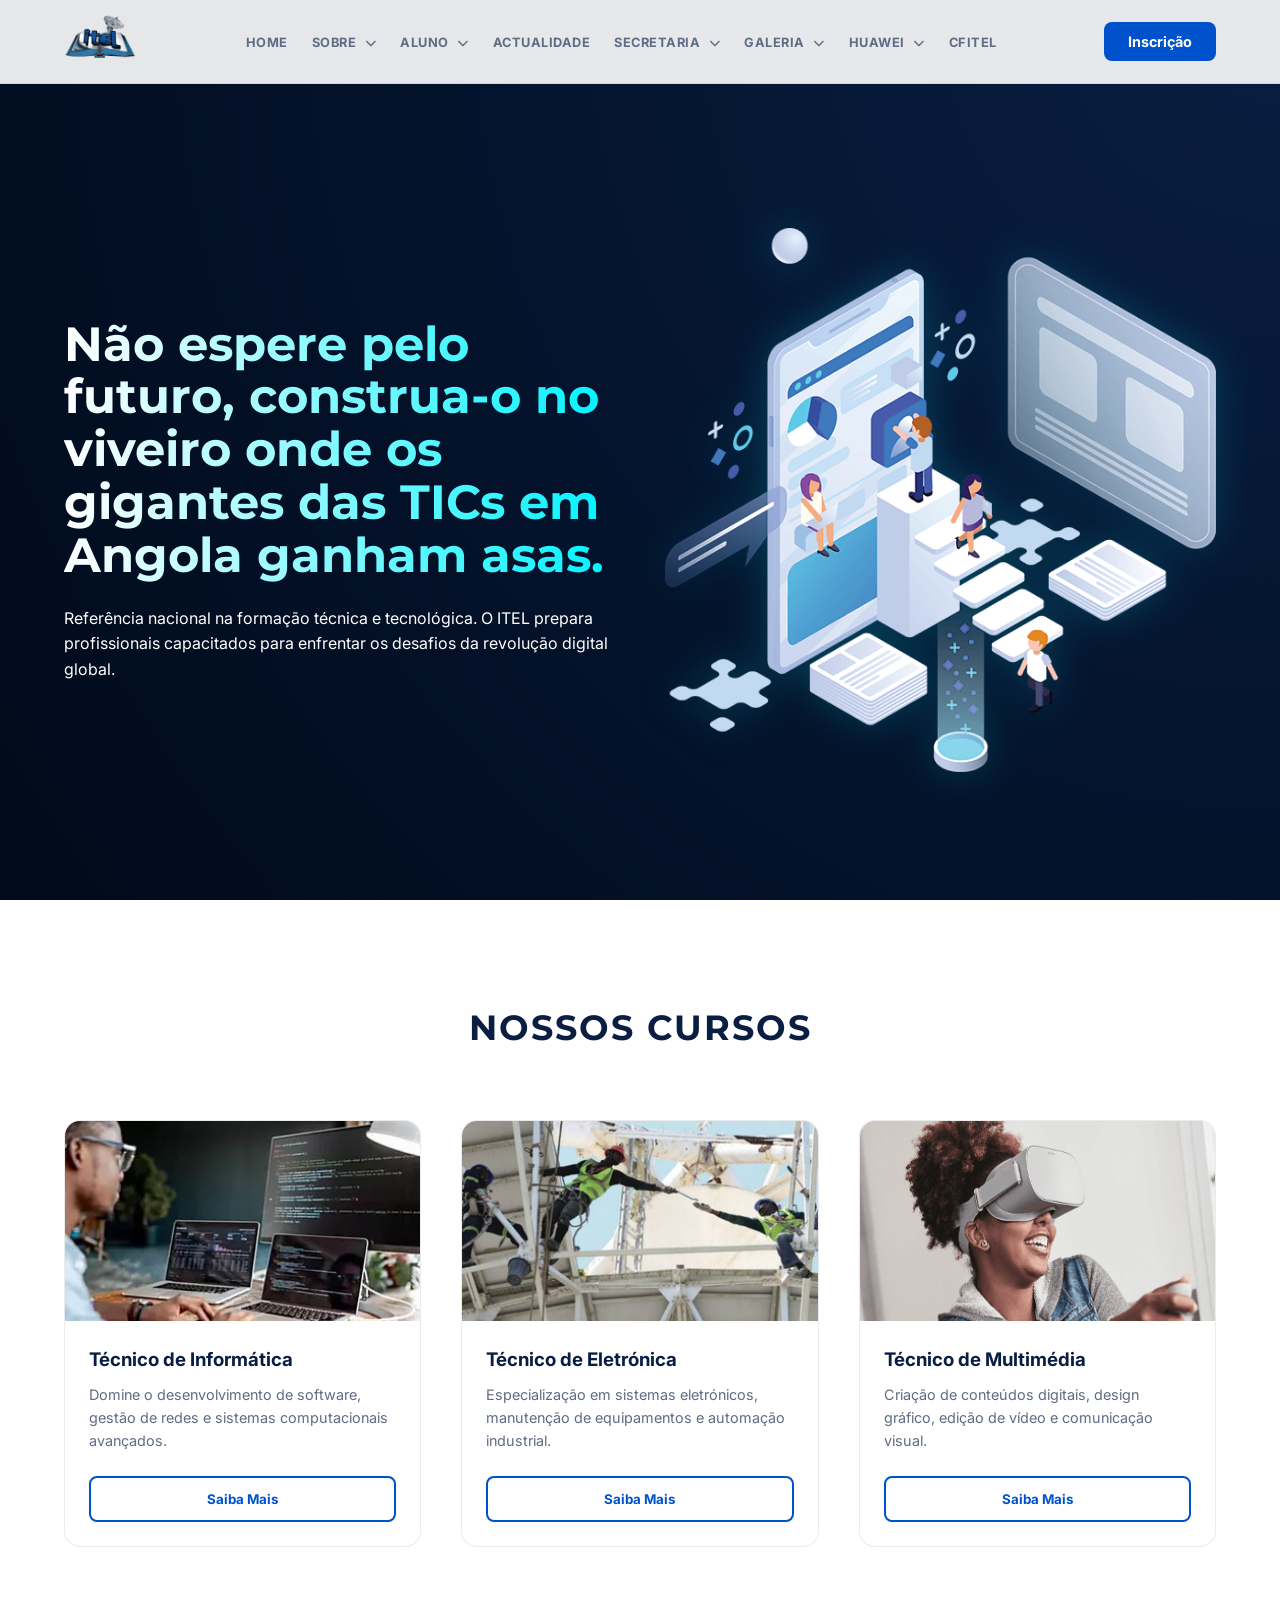
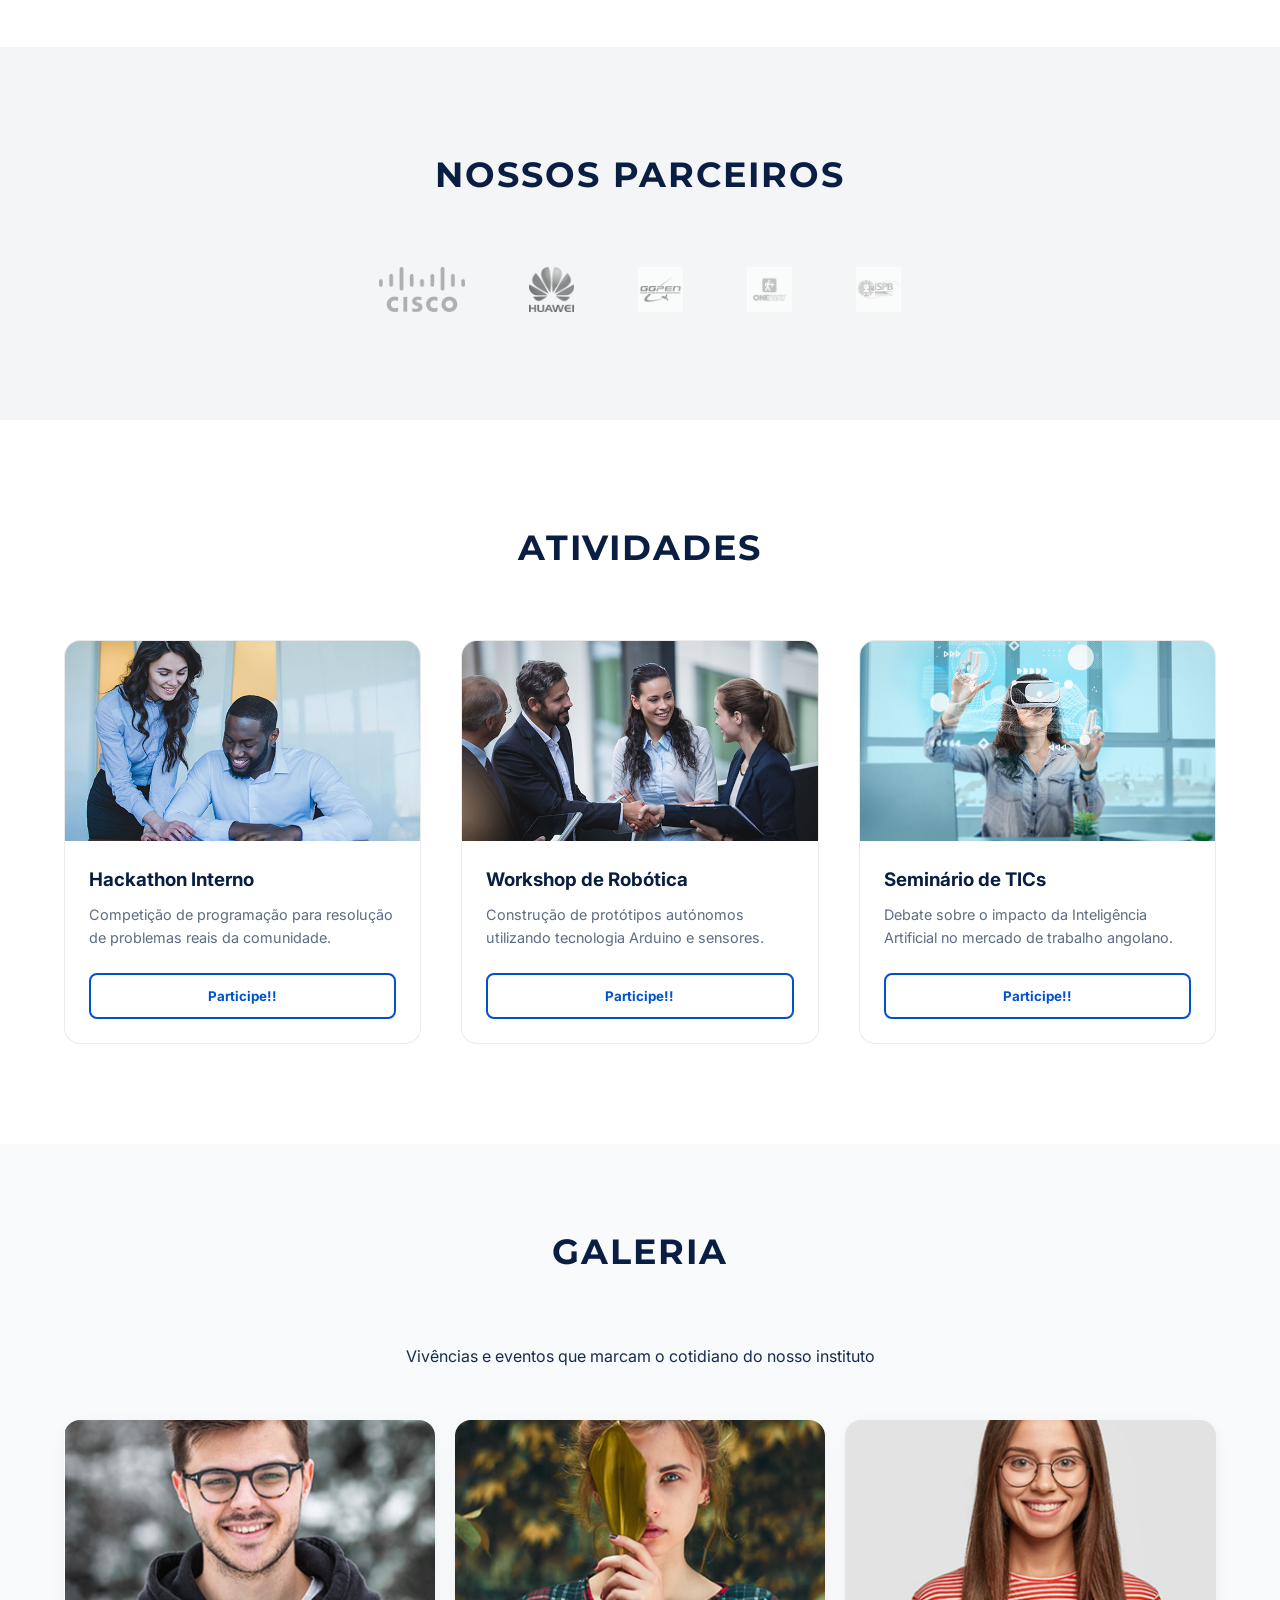
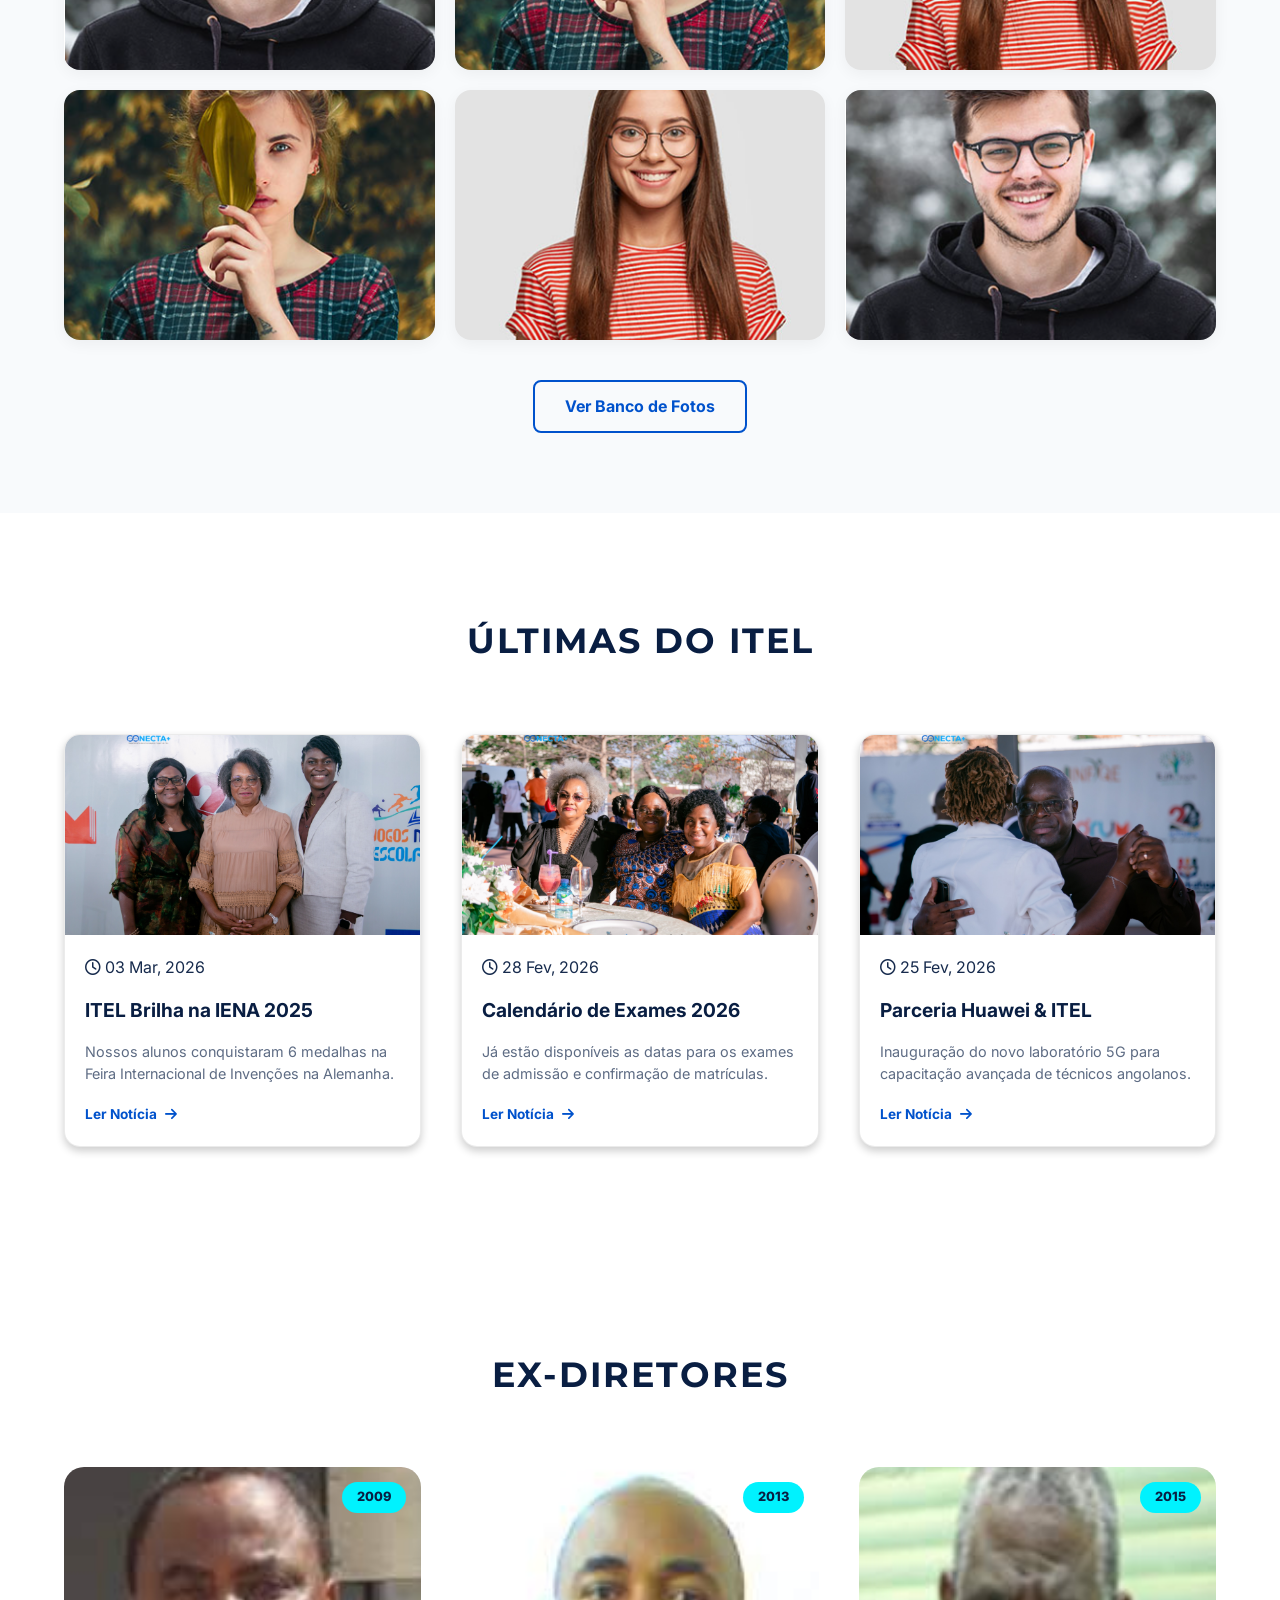
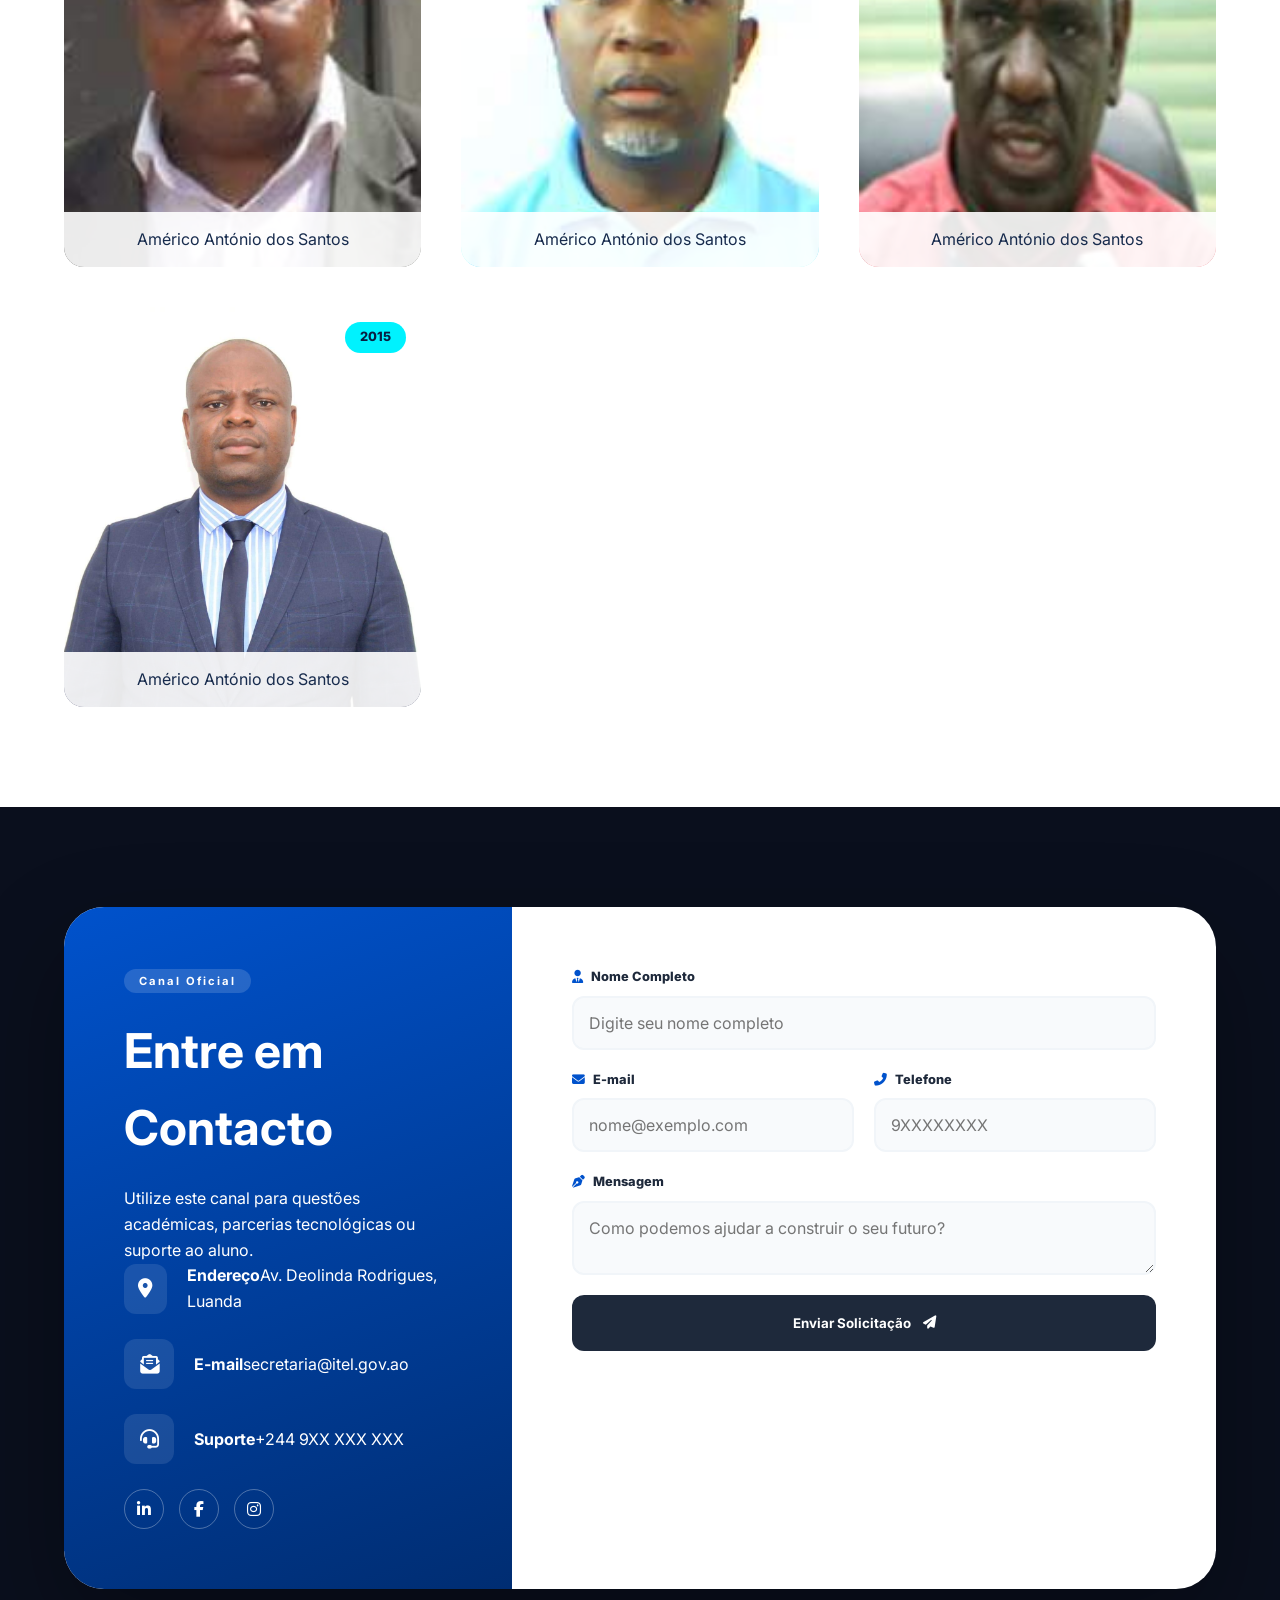
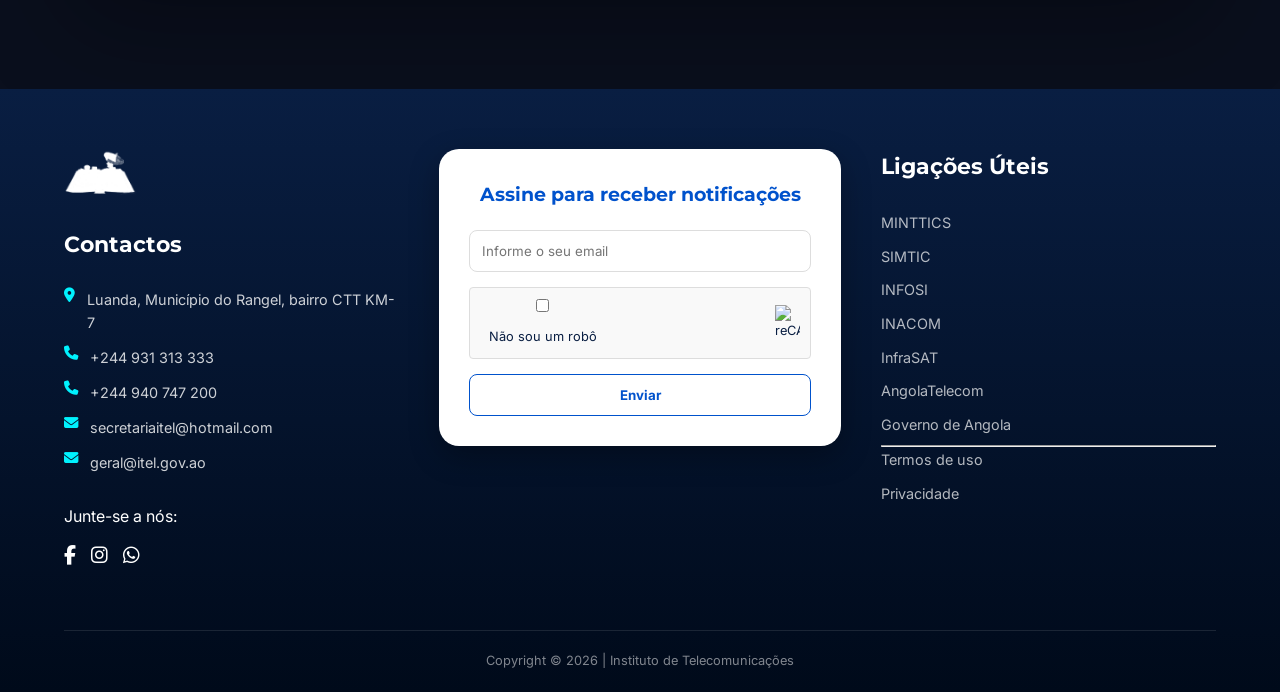
==== commit a4ca6a2e: "Mais ajustes finais..." ====
--- a/Itel.html
+++ b/Itel.html
@@ -154,17 +154,53 @@
         </div>
     </section>
 
-    <section id="galeria" class="sections" class="bg-ligtht">
-        <h2>GALERIA</h2>
-        <div class="container-galeria">
-            <img src="Imagens/Captura de tela 2026-01-05 073104.png" alt="Galeria 1">
-            <img src="Imagens/Captura de tela 2026-01-05 073114.png" alt="Galeria 2">
-            <img src="Imagens/Captura de tela 2026-01-05 073051.png" alt="Galeria 3">
-        </div>
-        <div class="container-galeria">
-            <img src="Imagens/Captura de tela 2026-01-05 073114.png" alt="Galeria 4">
-            <img src="Imagens/Captura de tela 2026-01-05 073051.png" alt="Galeria 5">
-            <img src="Imagens/Captura de tela 2026-01-05 073104.png" alt="Galeria 6">
+    <section id="galeria" class="sections bg-light">
+        <div class="section-header">
+            <h2>GALERIA</h2>
+            <p>Vivências e eventos que marcam o cotidiano do nosso instituto</p>
+        </div>
+        
+        <div class="galeria-grid">
+            <div class="galeria-item">
+                <img src="Imagens/Captura de tela 2026-01-05 073104.png" alt="Laboratório ITEL">
+                <div class="galeria-overlay">
+                    <span>Inovação Tecnológica</span>
+                </div>
+            </div>
+            <div class="galeria-item">
+                <img src="Imagens/Captura de tela 2026-01-05 073114.png" alt="Eventos">
+                <div class="galeria-overlay">
+                    <span>Workshop 5G</span>
+                </div>
+            </div>
+            <div class="galeria-item">
+                <img src="Imagens/Captura de tela 2026-01-05 073051.png" alt="Alunos">
+                <div class="galeria-overlay">
+                    <span>Futuros Gigantes</span>
+                </div>
+            </div>
+            <div class="galeria-item">
+                <img src="Imagens/Captura de tela 2026-01-05 073114.png" alt="Galeria 4">
+                <div class="galeria-overlay">
+                    <span>Certificações</span>
+                </div>
+            </div>
+            <div class="galeria-item">
+                <img src="Imagens/Captura de tela 2026-01-05 073051.png" alt="Galeria 5">
+                <div class="galeria-overlay">
+                    <span>Campus ITEL</span>
+                </div>
+            </div>
+            <div class="galeria-item">
+                <img src="Imagens/Captura de tela 2026-01-05 073104.png" alt="Galeria 6">
+                <div class="galeria-overlay">
+                    <span>Projetos Finais</span>
+                </div>
+            </div>
+        </div>
+
+        <div class="galeria-action">
+            <a href="galeria-completa.html" class="btn-secondary">Ver Banco de Fotos</a>
         </div>
     </section>
 
@@ -357,10 +393,64 @@
         </div>
     </section>
 
-    <footer style="background: #091e42; color: white; text-align: center; padding: 20px;">
-        <p>&copy; 2026 ITEL - Instituto de Telecomunicações. Todos os direitos reservados.</p>
+    <footer id="main-footer">
+        <div class="footer-container">
+            <div class="footer-column">
+                <img src="Imagens/logo.png" alt="Logo ITEL" class="footer-logo">
+                <h3>Contactos</h3>
+                <ul class="footer-info">
+                    <li><i class="fa-solid fa-location-dot"></i> Luanda, Município do Rangel, bairro CTT KM-7</li>
+                    <li><i class="fa-solid fa-phone"></i> +244 931 313 333</li>
+                    <li><i class="fa-solid fa-phone"></i> +244 940 747 200</li>
+                    <li><i class="fa-solid fa-envelope"></i> secretariaitel@hotmail.com</li>
+                    <li><i class="fa-solid fa-envelope"></i> geral@itel.gov.ao</li>
+                </ul>
+                <div class="footer-social">
+                    <p>Junte-se a nós:</p>
+                    <div class="social-icons">
+                        <a href="#"><i class="fa-brands fa-facebook-f"></i></a>
+                        <a href="#"><i class="fa-brands fa-instagram"></i></a>
+                        <a href="#"><i class="fa-brands fa-whatsapp"></i></a>
+                    </div>
+                </div>
+            </div>
+
+            <div class="footer-column newsletter-col">
+                <div class="newsletter-card">
+                    <h3>Assine para receber notificações</h3>
+                    <form>
+                        <input type="email" placeholder="Informe o seu email" required>
+                        <div class="captcha-placeholder">
+                            <label>
+                                <input type="checkbox"> Não sou um robô
+                            </label>
+                            <img src="https://www.gstatic.com/recaptcha/api2/logo_48.png" alt="reCAPTCHA" width="25">
+                        </div>
+                        <button type="submit" class="footer-submit">Enviar</button>
+                    </form>
+                </div>
+            </div>
+
+            <div class="footer-column">
+                <h3>Ligações Úteis</h3>
+                <ul class="useful-links">
+                    <li><a href="#">MINTTICS</a></li>
+                    <li><a href="#">SIMTIC</a></li>
+                    <li><a href="#">INFOSI</a></li>
+                    <li><a href="#">INACOM</a></li>
+                    <li><a href="#">InfraSAT</a></li>
+                    <li><a href="#">AngolaTelecom</a></li>
+                    <li><a href="#">Governo de Angola</a></li>
+                    <hr>
+                    <li><a href="#">Termos de uso</a></li>
+                    <li><a href="#">Privacidade</a></li>
+                </ul>
+            </div>
+        </div>
+        <div class="footer-bottom">
+            <p>Copyright © 2026 | Instituto de Telecomunicações</p>
+        </div>
     </footer>
-
     <script>
         window.addEventListener('load', () => {
             const loader = document.querySelector('.loader');
--- a/itel.css
+++ b/itel.css
@@ -369,7 +369,7 @@
     visibility: hidden;
     transform: translateY(10px);
     transition: all 0.3s ease;
-    border-top: 2px solid var(--primary); /* Linha azul de destaque */
+    border-top: 2px solid var(--primary);
 }
 
 /* Mostrar ao passar o mouse */
@@ -467,20 +467,260 @@
     gap: 12px;
     color: var(--primary-hover);
 }
-
+/* Onda de Transição */
 .footer-wave {
     width: 100%;
     line-height: 0;
-    overflow: hidden;
+    background-color: transparent;
 }
 
 .footer-wave svg {
     display: block;
     width: 100%;
-    height: 80px; 
-    fill: var(--light);
-}
-
-footer {
-    margin-top: -1px;
+    height: 100px;
+    fill: #091e42;
+}
+
+/* Footer Principal */
+#main-footer {
+    background: linear-gradient(180deg, #091e42 0%, #000a1a 100%);
+    color: white;
+    padding: 60px 5% 20px;
+    position: relative;
+}
+
+.footer-container {
+    max-width: 1200px;
+    margin: 0 auto;
+    display: grid;
+    grid-template-columns: 1fr 1.2fr 1fr;
+    gap: 40px;
+}
+
+.footer-logo {
+    height: 50px;
+    margin-bottom: 20px;
+    filter: brightness(0) invert(1);
+}
+
+.footer-column h3 {
+    font-family: 'Montserrat', sans-serif;
+    font-size: 1.4rem;
+    margin-bottom: 25px;
+    position: relative;
+}
+
+/* Estilo de Listas */
+.footer-info, .useful-links {
+    list-style: none;
+    padding: 0;
+}
+
+.footer-info li {
+    margin-bottom: 12px;
+    font-size: 0.9rem;
+    display: flex;
+    gap: 12px;
+    color: rgba(255,255,255,0.8);
+}
+
+.footer-info i { color: var(--accent); }
+
+.useful-links li { margin-bottom: 8px; }
+.useful-links a {
+    color: rgba(255,255,255,0.7);
+    text-decoration: none;
+    font-size: 0.9rem;
+    transition: 0.3s;
+}
+
+.useful-links a:hover { color: var(--accent); padding-left: 5px; }
+
+/* Newsletter Card */
+.newsletter-card {
+    background: white;
+    border-radius: 20px;
+    padding: 30px;
+    color: var(--dark);
+    text-align: center;
+    box-shadow: 0 10px 30px rgba(0,0,0,0.3);
+}
+
+.newsletter-card h3 {
+    color: var(--primary);
+    font-size: 1.2rem;
+    margin-bottom: 20px;
+}
+
+.newsletter-card input {
+    width: 100%;
+    padding: 12px;
+    border: 1px solid #ddd;
+    border-radius: 8px;
+    margin-bottom: 15px;
+}
+
+.captcha-placeholder {
+    background: #f9f9f9;
+    border: 1px solid #ddd;
+    padding: 10px;
+    border-radius: 4px;
+    display: flex;
+    justify-content: space-between;
+    align-items: center;
+    font-size: 0.8rem;
+    margin-bottom: 15px;
+}
+
+.footer-submit {
+    width: 100%;
+    padding: 12px;
+    background: transparent;
+    border: 1px solid var(--primary);
+    color: var(--primary);
+    border-radius: 8px;
+    font-weight: 700;
+    cursor: pointer;
+    transition: 0.3s;
+}
+
+.footer-submit:hover {
+    background: var(--primary);
+    color: white;
+}
+
+/* Redes Sociais */
+.footer-social { margin-top: 30px; }
+.social-icons {
+    display: flex;
+    gap: 15px;
+    margin-top: 10px;
+}
+
+.social-icons a {
+    color: white;
+    font-size: 1.2rem;
+    transition: 0.3s;
+}
+
+.social-icons a:hover { color: var(--accent); }
+
+.footer-bottom {
+    text-align: center;
+    margin-top: 60px;
+    padding-top: 20px;
+    border-top: 1px solid rgba(255,255,255,0.1);
+    font-size: 0.8rem;
+    color: rgba(255,255,255,0.5);
+}
+
+/* Responsividade */
+@media (max-width: 992px) {
+    .footer-container { grid-template-columns: 1fr; text-align: center; }
+    .footer-info li { justify-content: center; }
+    .social-icons { justify-content: center; }
+}
+
+/* Ajustes na Seção */
+.bg-light {
+    background-color: #f8fafc;
+    padding: 80px 5%;
+}
+
+.section-header {
+    text-align: center;
+    margin-bottom: 50px;
+}
+
+/* Grid Inteligente */
+.galeria-grid {
+    display: grid;
+    grid-template-columns: repeat(auto-fill, minmax(300px, 1fr));
+    gap: 20px;
+    max-width: 1200px;
+    margin: 0 auto;
+}
+
+.galeria-item {
+    position: relative;
+    height: 250px;
+    border-radius: 16px;
+    overflow: hidden;
+    box-shadow: 0 4px 15px rgba(0,0,0,0.05);
+    cursor: pointer;
+}
+
+.galeria-item img {
+    width: 100%;
+    height: 100%;
+    object-fit: cover;
+    transition: transform 0.6s cubic-bezier(0.25, 1, 0.5, 1);
+}
+
+/* Overlay com Glassmorphism */
+.galeria-overlay {
+    position: absolute;
+    inset: 0;
+    background: linear-gradient(to top, rgba(9, 30, 66, 0.8), transparent);
+    display: flex;
+    align-items: flex-end;
+    padding: 20px;
+    opacity: 0;
+    transition: opacity 0.3s ease;
+}
+
+.galeria-overlay span {
+    color: white;
+    font-weight: 600;
+    font-size: 1rem;
+    transform: translateY(20px);
+    transition: transform 0.4s ease;
+}
+
+/* Efeitos de Hover */
+.galeria-item:hover img {
+    transform: scale(1.1);
+}
+
+.galeria-item:hover .galeria-overlay {
+    opacity: 1;
+}
+
+.galeria-item:hover .galeria-overlay span {
+    transform: translateY(0);
+}
+
+/* Botão inferior */
+.galeria-action {
+    text-align: center;
+    margin-top: 40px;
+}
+
+.btn-secondary {
+    display: inline-block;
+    padding: 12px 30px;
+    border: 2px solid var(--primary);
+    color: var(--primary);
+    text-decoration: none;
+    border-radius: 8px;
+    font-weight: 700;
+    transition: 0.3s;
+}
+
+.btn-secondary:hover {
+    background: var(--primary);
+    color: white;
+}
+
+/* Responsividade para Tablets/Mobile */
+@media (max-width: 768px) {
+    .galeria-grid {
+        grid-template-columns: repeat(2, 1fr);
+    }
+}
+
+@media (max-width: 480px) {
+    .galeria-grid {
+        grid-template-columns: 1fr;
+    }
 }
--- a/notices.css
+++ b/notices.css
@@ -204,3 +204,6 @@
 @media (max-width: 600px) {
     .grid-wrapper { grid-template-columns: 1fr; }
 }
+
+
+
